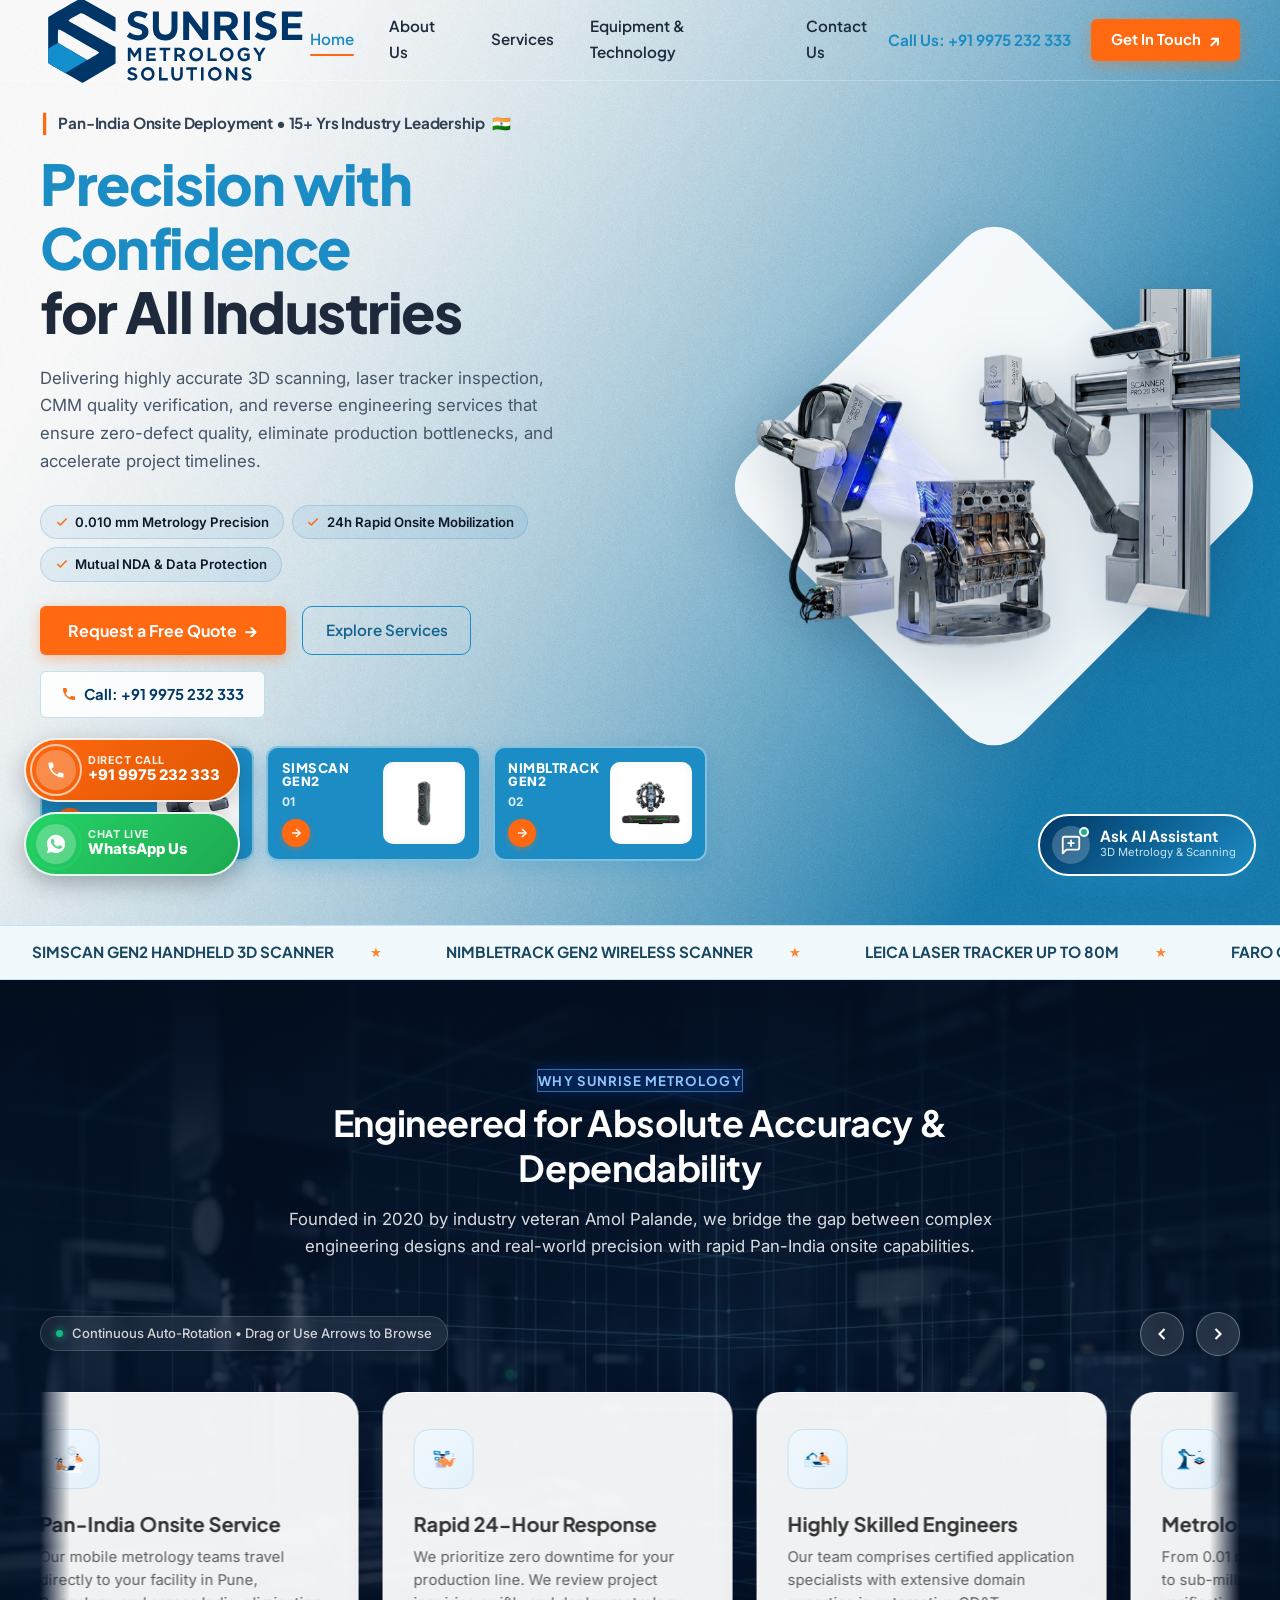
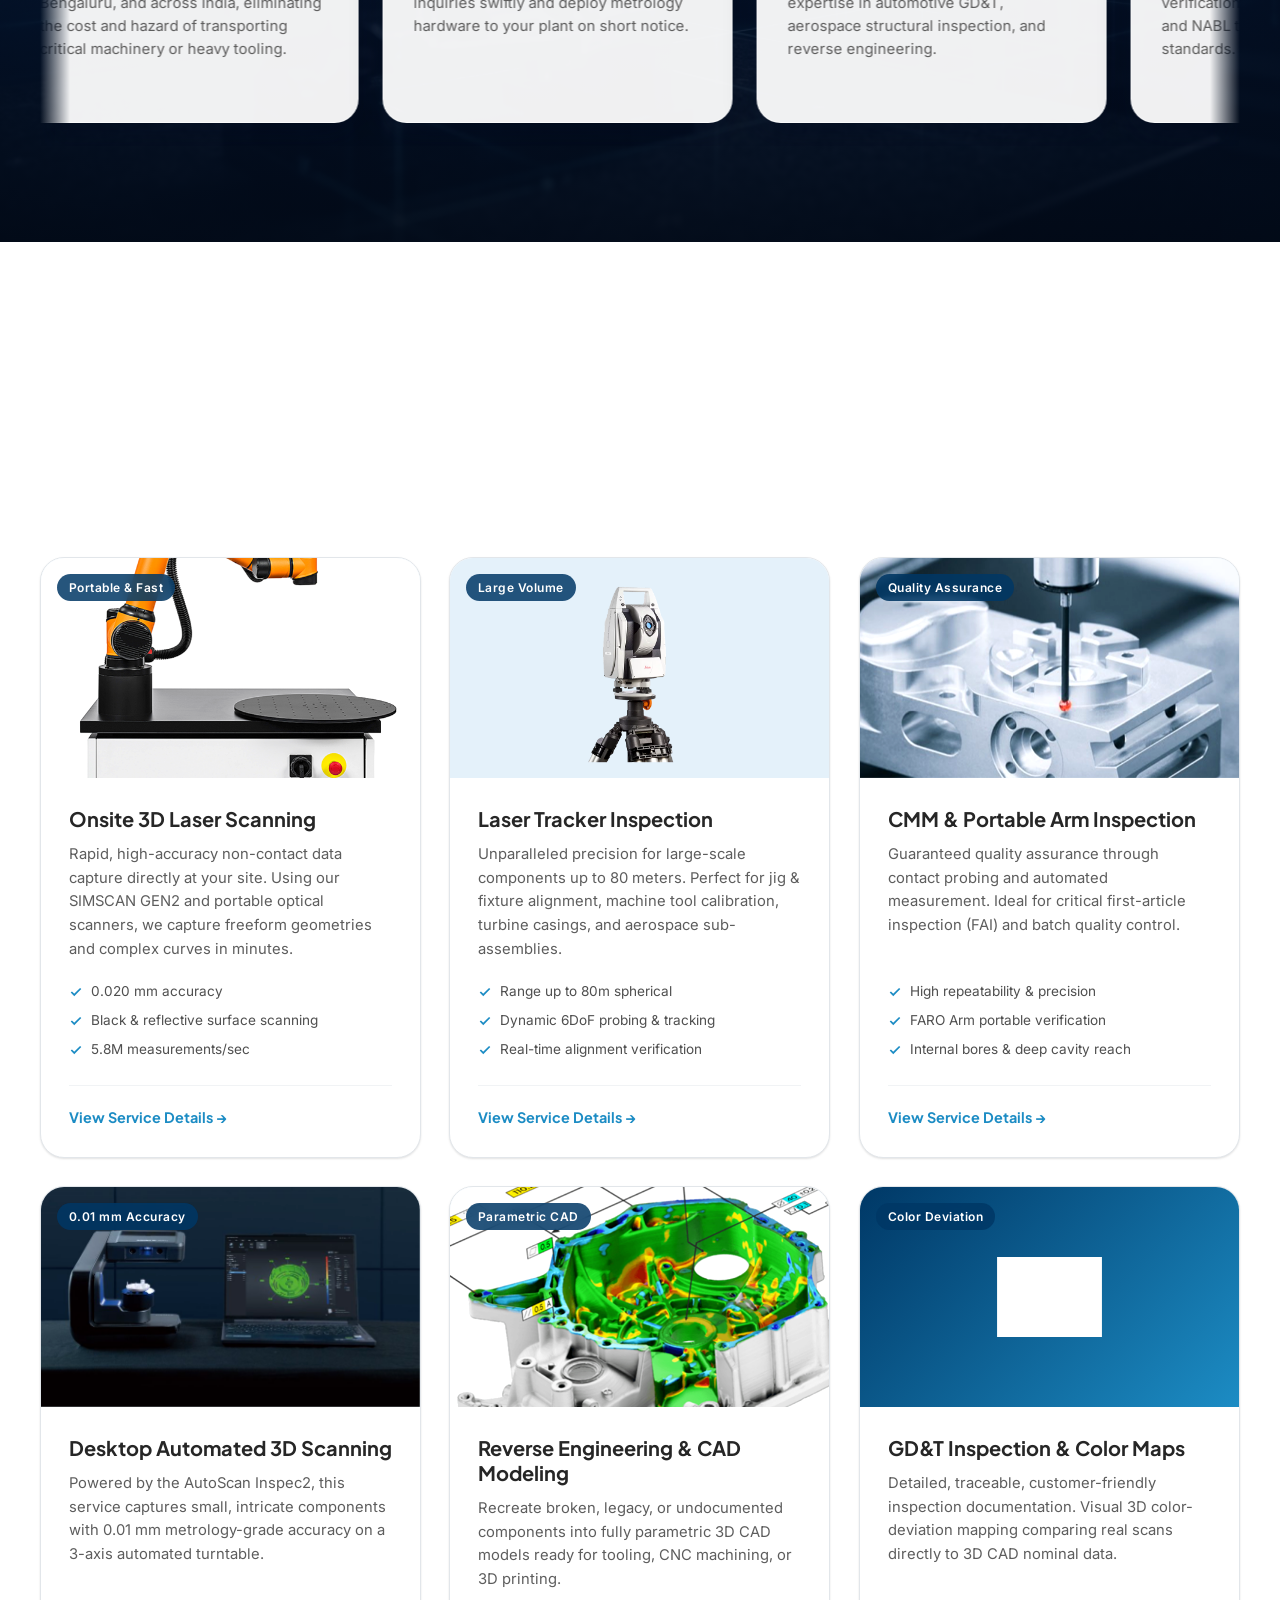
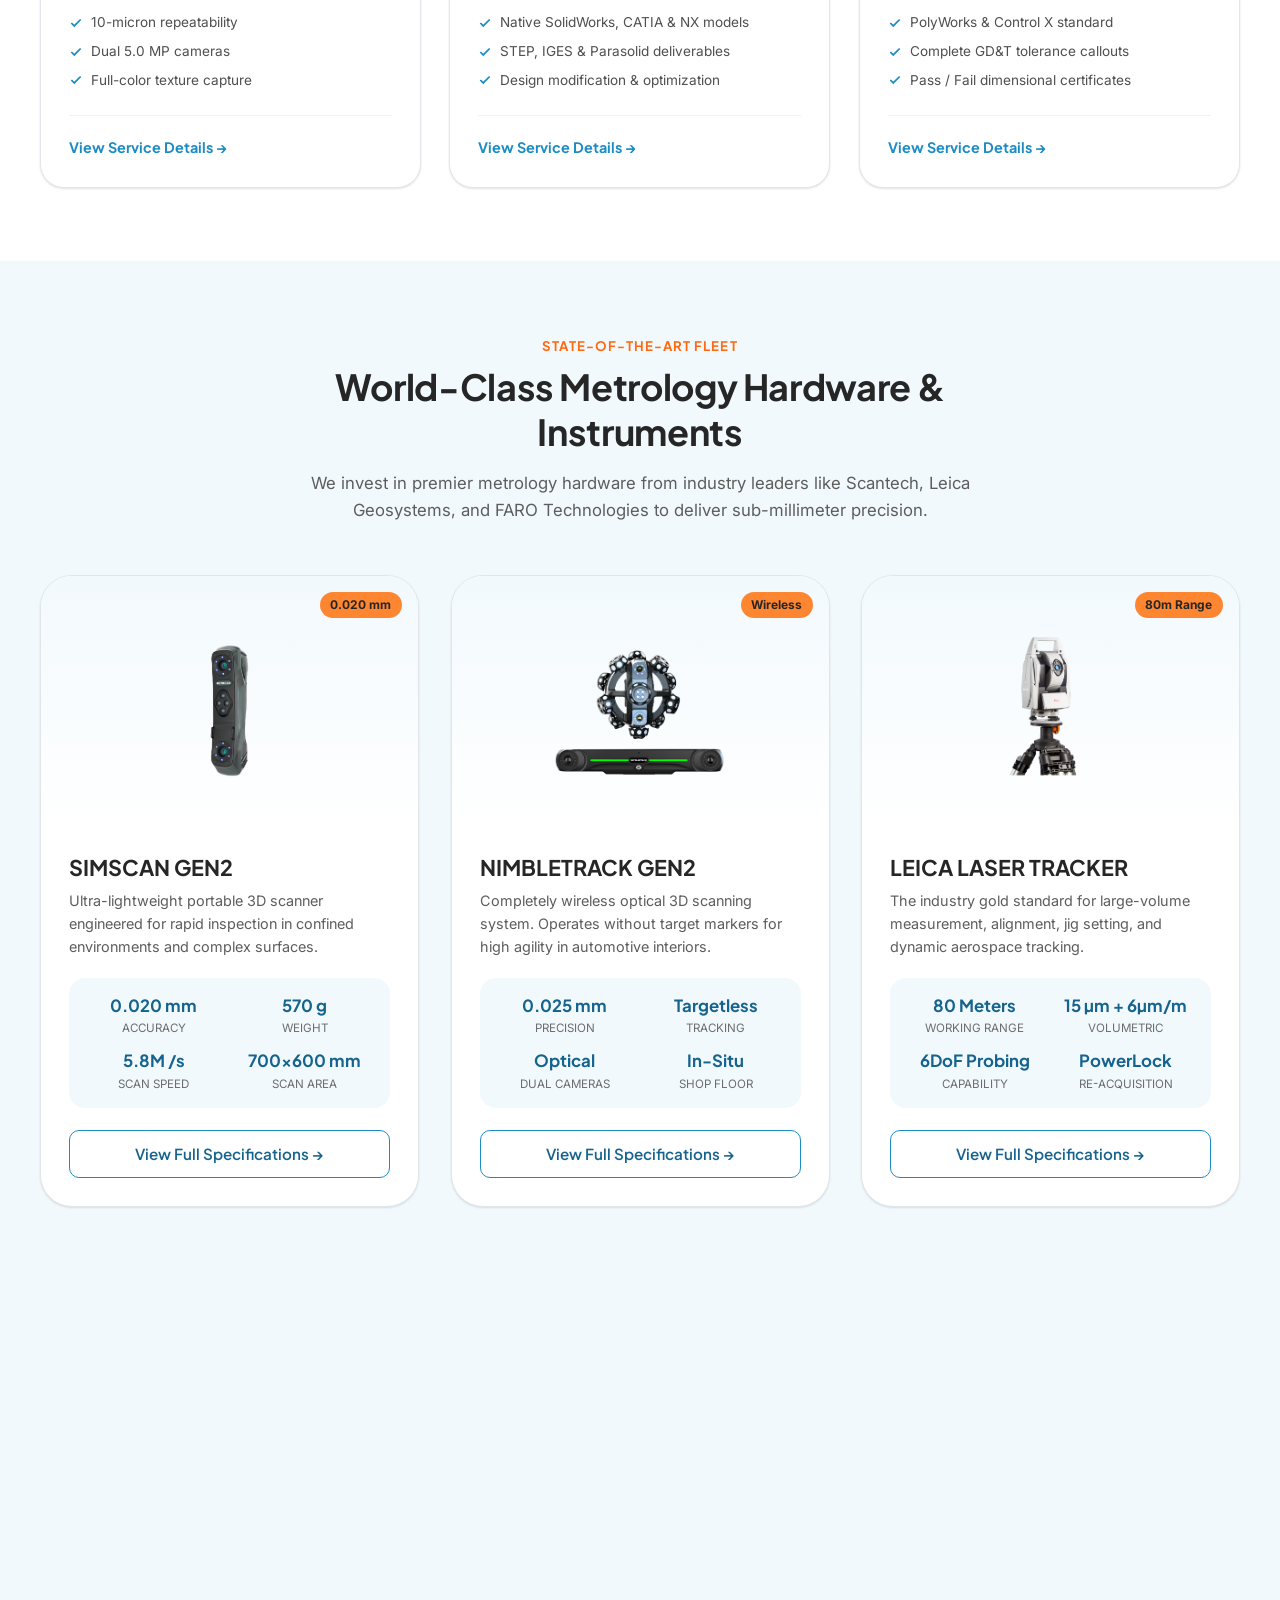
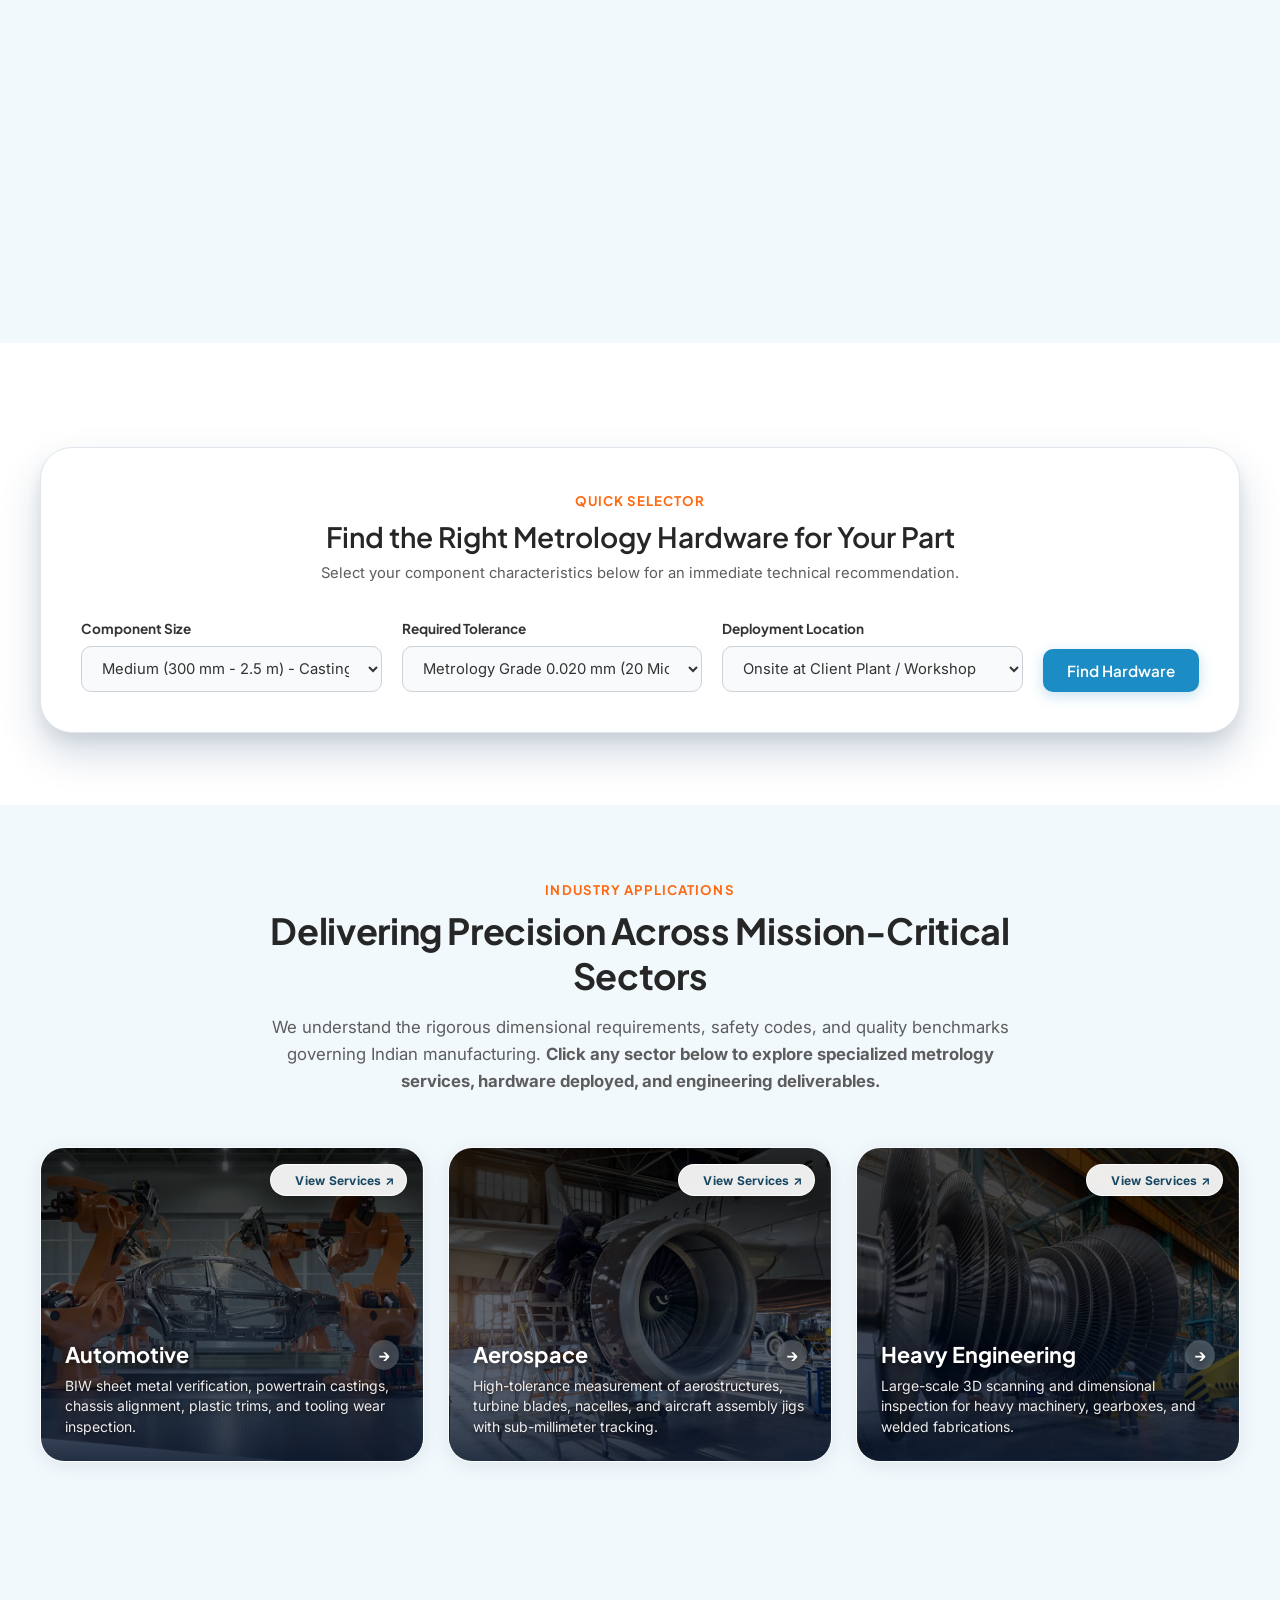
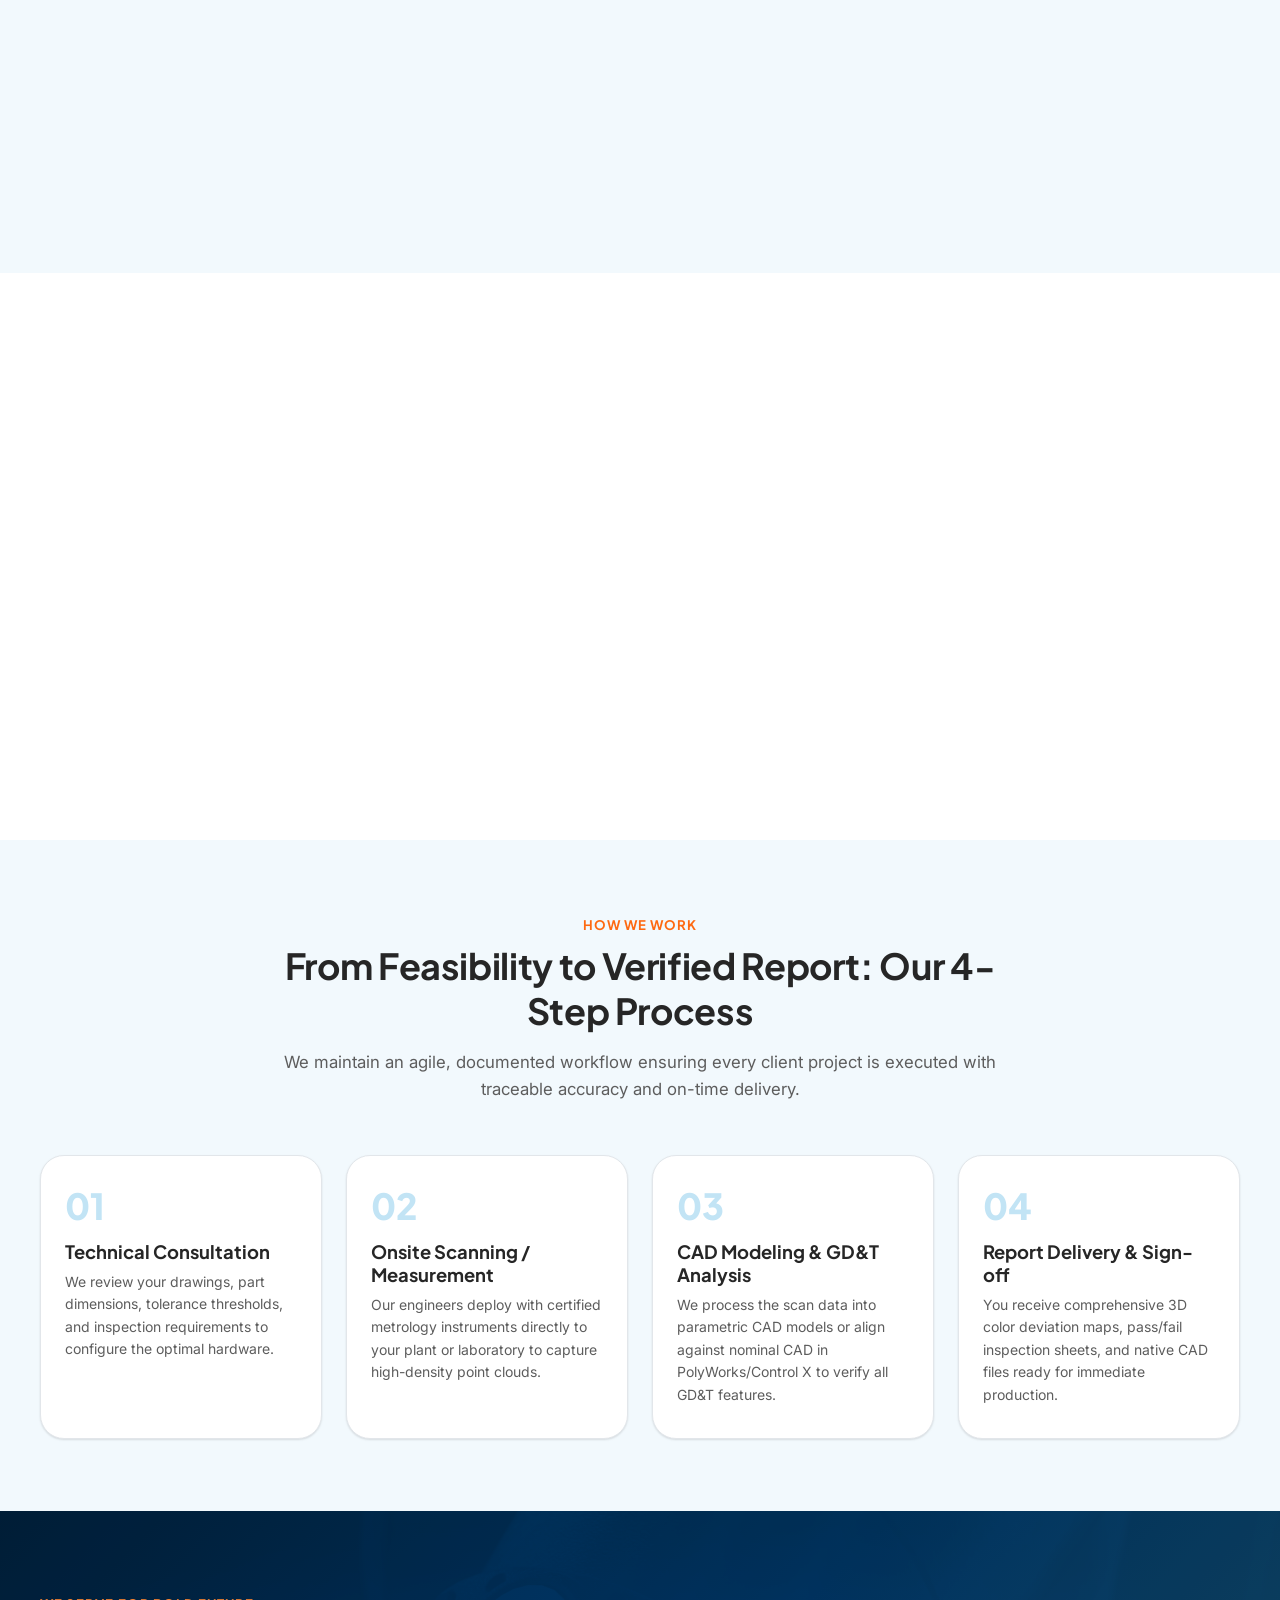
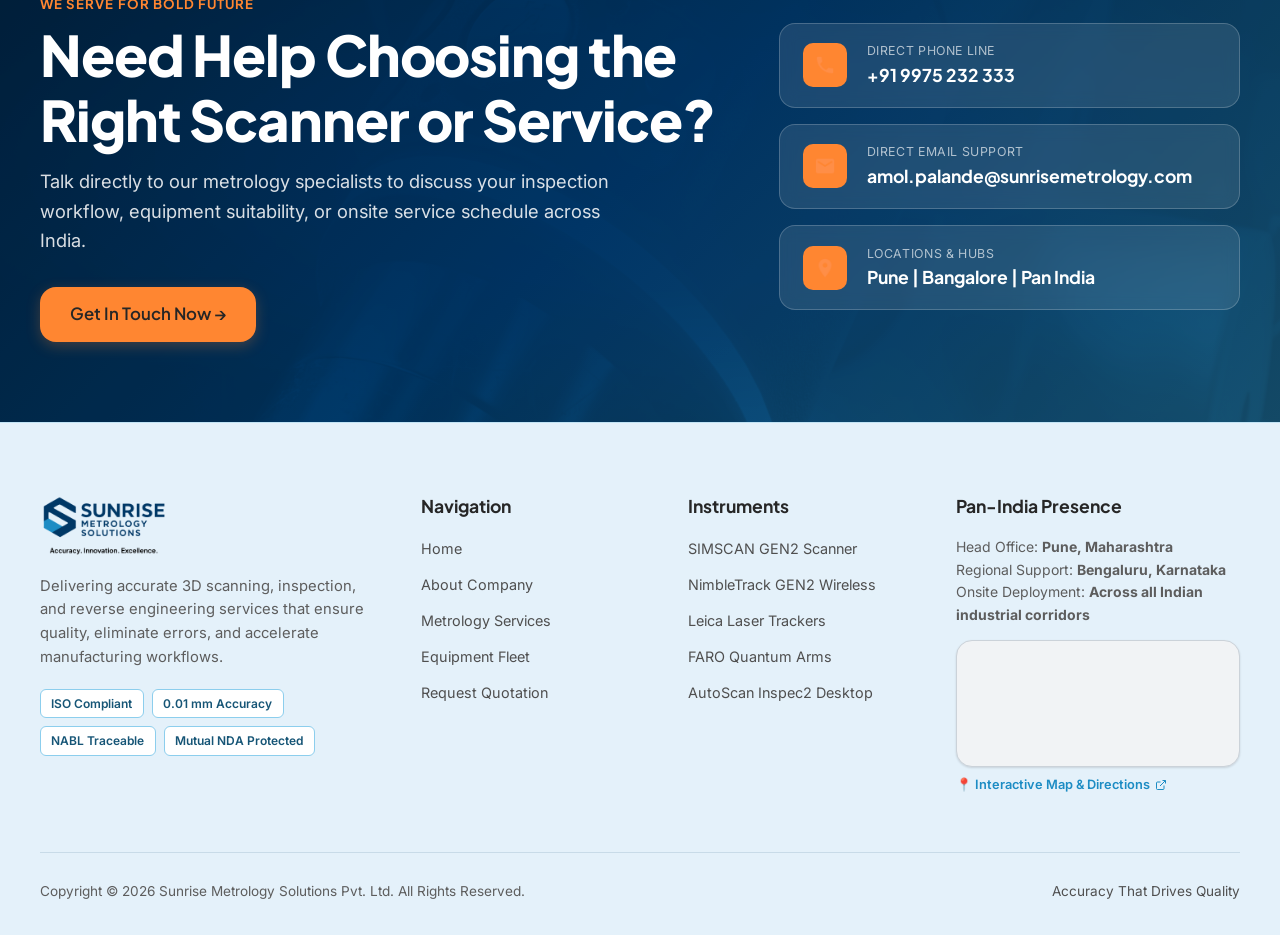
==== index.html @ 7fda454f "Initial commit: Sunrise Metrology Solutions website" ====
<!DOCTYPE html>
<html lang="en">
<head>
  <meta charset="UTF-8">
  <meta name="viewport" content="width=device-width, initial-scale=1.0">
  <title>Sunrise Metrology Solutions | Precision 3D Scanning & Dimensional Inspection</title>
  <meta name="description" content="Sunrise Metrology Solutions delivers precision 3D Scanning, Laser Tracker Inspection, CMM verification, and Reverse Engineering services across Pune, Bangalore & Pan-India.">
  <meta name="keywords" content="3D Scanning Services, Laser Tracker Inspection, CMM Inspection, Reverse Engineering Pune Bangalore, Faro Arm, Leica Laser Tracker, Simscan, Metrology India">
  <link rel="icon" href="images/favicon.png" type="image/png">
  <link rel="stylesheet" href="css/styles.css">
</head>
<body>

  <!-- Main Sticky Header -->
  <header class="site-header">
    <div class="container navbar">
      <a href="index.html" class="brand-logo" aria-label="Sunrise Metrology Solutions Homepage">
        <img src="images/logo-primary.svg" alt="Sunrise Metrology Solutions" width="290" height="70">
      </a>

      <!-- Desktop Nav (Original Page Names Preserved) -->
      <nav aria-label="Main Navigation">
        <ul class="nav-links">
          <li><a href="index.html" class="nav-link active">Home</a></li>
          <li><a href="about.html" class="nav-link">About Us</a></li>
          <li><a href="services.html" class="nav-link">Services</a></li>
          <li><a href="equipment.html" class="nav-link">Equipment &amp; Technology</a></li>
          <li><a href="contact.html" class="nav-link">Contact Us</a></li>
        </ul>
      </nav>

      <!-- Nav Action Buttons -->
      <div class="nav-actions">
        <a href="tel:+919975232333" class="nav-phone-link" aria-label="Call +91 9975 232 333">
          <span>Call Us: +91 9975 232 333</span>
        </a>
        <a href="contact.html" class="btn-get-in-touch">
          <span>Get In Touch</span>
          <span class="btn-arrow">↗</span>
        </a>

        <!-- Mobile Hamburger Toggle -->
        <button class="mobile-nav-toggle" id="mobileNavToggle" aria-label="Toggle navigation menu">
          <span class="hamburger-line"></span>
          <span class="hamburger-line"></span>
          <span class="hamburger-line"></span>
        </button>
      </div>
    </div>
  </header>

  <!-- Mobile Drawer Backdrop & Menu -->
  <div class="drawer-backdrop" id="drawerBackdrop"></div>
  <aside class="mobile-drawer" id="mobileDrawer" aria-label="Mobile Navigation">
    <div class="drawer-header">
      <img src="images/logo-primary.svg" alt="Sunrise Metrology" style="max-height:42px; width:auto;">
      <button class="drawer-close" id="drawerClose" aria-label="Close menu">&times;</button>
    </div>
    <ul class="drawer-links">
      <li><a href="index.html" class="drawer-link active">Home</a></li>
      <li><a href="about.html" class="drawer-link">About Us</a></li>
      <li><a href="services.html" class="drawer-link">Services</a></li>
      <li><a href="equipment.html" class="drawer-link">Equipment &amp; Technology</a></li>
      <li><a href="contact.html" class="drawer-link">Contact Us</a></li>
    </ul>
    <div class="drawer-footer">
      <a href="tel:+919975232333" class="btn btn-primary" style="width:100%;">
        <svg width="18" height="18" viewBox="0 0 24 24" fill="currentColor"><path d="M6.62 10.79a15.053 15.053 0 006.59 6.59l2.2-2.2a1 1 0 011.02-.24c1.12.37 2.33.57 3.57.57.55 0 1 .45 1 1V20a1 1 0 01-1 1A17 17 0 013 4a1 1 0 011-1h3.5a1 1 0 011 1c0 1.25.2 2.45.57 3.57.11.35.03.74-.25 1.02l-2.2 2.2z"/></svg>
        Call +91 9975 232 333
      </a>
      <a href="contact.html" class="btn btn-blue" style="width:100%;">Get In Touch ↗</a>
      <p style="font-size:0.8rem; text-align:center; color:var(--color-neutral-500);">
        Locations: Pune | Bangalore | Pan India
      </p>
    </div>
  </aside>

  <!-- Hero Section (Reference Image Layout with Original Data) -->
  <section class="hero-ref-section">
    <div class="container">
      <div class="hero-ref-grid">
        <!-- Left Content (Text Data & Featured Equipment Cards) -->
        <div class="hero-ref-left">
          <!-- Tag Pill with Orange Bar and Flag -->
          <div class="hero-ref-tag">
            <span class="ref-bar">|</span>
            <span class="ref-tag-text">Pan-India Onsite Deployment • 15+ Yrs Industry Leadership</span>
            <span class="ref-flag">🇮🇳</span>
          </div>

          <!-- Hero Main Title (Original Data Preserved) -->
          <h1 class="hero-ref-title">
            <span class="title-highlight">Precision with Confidence</span>
            <span class="title-dark">for All Industries</span>
          </h1>

          <!-- Hero Subtitle (Original Data Preserved) -->
          <p class="hero-ref-desc">
            Delivering highly accurate 3D scanning, laser tracker inspection, CMM quality verification, and reverse engineering services that ensure zero-defect quality, eliminate production bottlenecks, and accelerate project timelines.
          </p>

          <!-- Service Capability Quick Pills (Original Data) -->
          <div class="hero-feature-pills-ref">
            <span class="hero-pill-ref">
              <svg width="14" height="14" viewBox="0 0 24 24" fill="none" stroke="currentColor" stroke-width="2.5"><polyline points="20 6 9 17 4 12"></polyline></svg>
              0.010 mm Metrology Precision
            </span>
            <span class="hero-pill-ref">
              <svg width="14" height="14" viewBox="0 0 24 24" fill="none" stroke="currentColor" stroke-width="2.5"><polyline points="20 6 9 17 4 12"></polyline></svg>
              24h Rapid Onsite Mobilization
            </span>
            <span class="hero-pill-ref">
              <svg width="14" height="14" viewBox="0 0 24 24" fill="none" stroke="currentColor" stroke-width="2.5"><polyline points="20 6 9 17 4 12"></polyline></svg>
              Mutual NDA &amp; Data Protection
            </span>
          </div>

          <!-- Action CTAs (Original Data) -->
          <div class="hero-ref-actions">
            <a href="contact.html" class="btn-get-in-touch" style="font-size:1rem; padding:0.75rem 1.75rem;">
              <span>Request a Free Quote</span>
              <span class="btn-arrow">→</span>
            </a>
            <a href="services.html" class="btn btn-outline-primary" style="font-size:0.95rem; padding:0.7rem 1.4rem;">
              <span>Explore Services</span>
            </a>
            <a href="tel:+919975232333" class="btn-ref-phone">
              <svg width="16" height="16" viewBox="0 0 24 24" fill="currentColor"><path d="M6.62 10.79a15.053 15.053 0 006.59 6.59l2.2-2.2a1 1 0 011.02-.24c1.12.37 2.33.57 3.57.57.55 0 1 .45 1 1V20a1 1 0 01-1 1A17 17 0 013 4a1 1 0 011-1h3.5a1 1 0 011 1c0 1.25.2 2.45.57 3.57.11.35.03.74-.25 1.02l-2.2 2.2z"/></svg>
              <span>Call: +91 9975 232 333</span>
            </a>
          </div>

          <!-- Featured Bottom Product Cards (AutoScan Inspec2, SIMSCAN Gen2, NimbleTrack) -->
          <div class="hero-ref-cards">
            <!-- Card 1: AutoScan Inspec2 -->
            <a href="equipment.html#autoscan-inspec2" class="hero-product-card" aria-label="AutoScan Inspec2 Desktop Metrology 3D Scanner">
              <div class="card-text-col">
                <span class="card-name">AUTOSCAN</span>
                <span class="card-sub">INSPEC2</span>
                <span class="card-action-btn">
                  <svg width="14" height="14" viewBox="0 0 24 24" fill="none" stroke="currentColor" stroke-width="2.5"><line x1="5" y1="12" x2="19" y2="12"></line><polyline points="12 5 19 12 12 19"></polyline></svg>
                </span>
              </div>
              <div class="card-img-box">
                <img src="images/autoscan-inspec2-transparent.png" alt="AutoScan Inspec2 Scanner" loading="eager">
              </div>
            </a>

            <!-- Card 2: SIMSCAN Gen2 -->
            <a href="equipment.html#simscan-gen2" class="hero-product-card" aria-label="SIMSCAN Gen2 Handheld Optical 3D Scanner">
              <div class="card-text-col">
                <span class="card-name">SIMSCAN</span>
                <span class="card-sub">GEN2</span>
                <span class="card-num">01</span>
                <span class="card-action-btn">
                  <svg width="14" height="14" viewBox="0 0 24 24" fill="none" stroke="currentColor" stroke-width="2.5"><line x1="5" y1="12" x2="19" y2="12"></line><polyline points="12 5 19 12 12 19"></polyline></svg>
                </span>
              </div>
              <div class="card-img-box">
                <img src="images/heroCard2.png" alt="SIMSCAN Gen2 3D Scanner" loading="eager">
              </div>
            </a>

            <!-- Card 3: NimbleTrack Gen2 -->
            <a href="equipment.html#nimbletrack-gen2" class="hero-product-card" aria-label="NimbleTrack Wireless Optical 3D Scanning System">
              <div class="card-text-col">
                <span class="card-name">NIMBLTRACK</span>
                <span class="card-sub">GEN2</span>
                <span class="card-num">02</span>
                <span class="card-action-btn">
                  <svg width="14" height="14" viewBox="0 0 24 24" fill="none" stroke="currentColor" stroke-width="2.5"><line x1="5" y1="12" x2="19" y2="12"></line><polyline points="12 5 19 12 12 19"></polyline></svg>
                </span>
              </div>
              <div class="card-img-box">
                <img src="images/heroCard1.png" alt="NimbleTrack Optical Tracker" loading="eager">
              </div>
            </a>
          </div>
        </div>

        <!-- Right Side: Graphic with Diamond Badge & 3D Scanning Setup -->
        <div class="hero-ref-right">
          <div class="hero-diamond-shape">
            <img src="images/SIogo.png" alt="" class="hero-diamond-logo" aria-hidden="true">
          </div>
          <img src="images/heroSection1.png" alt="Sunrise Metrology Automated 3D Scanning Robot inspecting engine block" class="hero-machinery-img" loading="eager">
        </div>
      </div>
    </div>
  </section>

  <!-- Live Marquee / Hardware Ticker -->
  <section class="ticker-bar" aria-label="Equipment Ticker">
    <div class="ticker-track">
      <div class="ticker-item">SIMSCAN GEN2 HANDHELD 3D SCANNER</div>
      <div class="ticker-item">NIMBLETRACK GEN2 WIRELESS SCANNER</div>
      <div class="ticker-item">LEICA LASER TRACKER UP TO 80M</div>
      <div class="ticker-item">FARO QUANTUM ARMS</div>
      <div class="ticker-item">AUTOSCAN INSPEC2 DESKTOP SCANNER (0.01MM)</div>
      <div class="ticker-item">POLYWORKS & GEOMAGIC CONTROL X GD&T</div>
      <div class="ticker-item">SIMSCAN GEN2 HANDHELD 3D SCANNER</div>
      <div class="ticker-item">NIMBLETRACK GEN2 WIRELESS SCANNER</div>
      <div class="ticker-item">LEICA LASER TRACKER UP TO 80M</div>
      <div class="ticker-item">FARO QUANTUM ARMS</div>
      <div class="ticker-item">AUTOSCAN INSPEC2 DESKTOP SCANNER (0.01MM)</div>
      <div class="ticker-item">POLYWORKS & GEOMAGIC CONTROL X GD&T</div>
    </div>
  </section>

  <!-- Core Value Pillars Section (Why Sunrise Metrology) -->
  <section class="section why-sunrise-section" id="why-us">
    <div class="why-sunrise-overlay" aria-hidden="true"></div>
    <div class="container">
      <div class="section-header why-section-header">
        <span class="section-tag why-section-tag">Why Sunrise Metrology</span>
        <h2 class="text-h2 section-title why-section-title">Engineered for Absolute <span class="highlight-orange">Accuracy &amp; Dependability</span></h2>
        <p class="section-desc why-section-desc">
          Founded in 2020 by industry veteran Amol Palande, we bridge the gap between complex engineering designs and real-world precision with rapid Pan-India onsite capabilities.
        </p>
      </div>

      <!-- Single-Line Carousel Wrapper with Auto & Manual Controls -->
      <div class="why-carousel-wrapper">
        <div class="why-carousel-nav">
          <div class="why-carousel-hint">
            <span class="why-live-dot"></span>
            <span>Continuous Auto-Rotation • Drag or Use Arrows to Browse</span>
          </div>
          <div class="why-carousel-buttons">
            <button class="why-nav-btn why-prev-btn" id="whyPrevBtn" aria-label="Rotate Previous (Left)">
              <svg width="20" height="20" viewBox="0 0 24 24" fill="none" stroke="currentColor" stroke-width="2.5"><polyline points="15 18 9 12 15 6"/></svg>
            </button>
            <button class="why-nav-btn why-next-btn" id="whyNextBtn" aria-label="Rotate Next (Right)">
              <svg width="20" height="20" viewBox="0 0 24 24" fill="none" stroke="currentColor" stroke-width="2.5"><polyline points="9 18 15 12 9 6"/></svg>
            </button>
          </div>
        </div>

        <!-- Single Line Overflow Container -->
        <div class="why-carousel-container" id="whyCarouselContainer" tabindex="0" role="region" aria-label="Why Sunrise Metrology value cards carousel">
          <div class="why-carousel-track" id="whyCarouselTrack">
            <!-- Card 1 -->
            <div class="why-card">
              <div class="feature-icon-wrapper">
                <img src="images/onsite-service.png" alt="Pan-India Onsite Service">
              </div>
              <h3>Pan-India Onsite Service</h3>
              <p>
                Our mobile metrology teams travel directly to your facility in Pune, Bengaluru, and across India, eliminating the cost and hazard of transporting critical machinery or heavy tooling.
              </p>
            </div>

            <!-- Card 2 -->
            <div class="why-card">
              <div class="feature-icon-wrapper">
                <img src="images/quick-response.png" alt="Quick Response Time">
              </div>
              <h3>Rapid 24-Hour Response</h3>
              <p>
                We prioritize zero downtime for your production line. We review project inquiries swiftly and deploy metrology hardware to your plant on short notice.
              </p>
            </div>

            <!-- Card 3 -->
            <div class="why-card">
              <div class="feature-icon-wrapper">
                <img src="images/skilled-engineers.png" alt="Skilled Engineers">
              </div>
              <h3>Highly Skilled Engineers</h3>
              <p>
                Our team comprises certified application specialists with extensive domain expertise in automotive GD&T, aerospace structural inspection, and reverse engineering.
              </p>
            </div>

            <!-- Card 4 -->
            <div class="why-card">
              <div class="feature-icon-wrapper">
                <img src="images/accuracy.png" alt="Metrology Accuracy">
              </div>
              <h3>Metrology-Grade Accuracy</h3>
              <p>
                From 0.01 mm desktop optical scanning to sub-millimeter 80-meter laser tracker verification, our results adhere to ISO and NABL traceable calibration standards.
              </p>
            </div>

            <!-- Card 5 -->
            <div class="why-card">
              <div class="feature-icon-wrapper">
                <img src="images/data-security.png" alt="Strict Data Security">
              </div>
              <h3>Confidentiality &amp; Data Security</h3>
              <p>
                We protect your intellectual property. All CAD models, point clouds, and inspection data are stored in secure environments under binding mutual NDAs.
              </p>
            </div>

            <!-- Card 6 -->
            <div class="why-card">
              <div class="feature-icon-wrapper">
                <img src="images/leadership.png" alt="15 Years Leadership">
              </div>
              <h3>15+ Years Leadership</h3>
              <p>
                Led by Amol Palande, our mission is to deliver world-class metrology services to Indian manufacturers, upholding the company motto: <em>Accuracy That Drives Quality</em>.
              </p>
            </div>
          </div>
        </div>
      </div>
    </div>
  </section>

  <!-- Core Services Showcase Section -->
  <section class="section section-bg-white" id="services">
    <div class="container">
      <div class="section-header">
        <span class="section-tag">Comprehensive Solutions</span>
        <h2 class="text-h2 section-title">End-to-End Metrology & Reverse Engineering Services</h2>
        <p class="section-desc">
          From micro-machined parts to massive aerospace assemblies, we provide turnkey scanning, inspection, and 3D modeling solutions.
        </p>
      </div>

      <div class="services-grid">
        <!-- Service 1: Onsite 3D Scanning -->
        <div class="service-card">
          <div class="service-card-image">
            <img src="images/service3DScanning.png" alt="Onsite 3D Scanning Service">
            <span class="service-card-badge">Portable & Fast</span>
          </div>
          <div class="service-card-body">
            <h3>Onsite 3D Laser Scanning</h3>
            <p>
              Rapid, high-accuracy non-contact data capture directly at your site. Using our SIMSCAN GEN2 and portable optical scanners, we capture freeform geometries and complex curves in minutes.
            </p>
            <ul class="service-card-features">
              <li><svg width="14" height="14" viewBox="0 0 24 24" fill="none" stroke="currentColor" stroke-width="3"><polyline points="20 6 9 17 4 12"></polyline></svg> 0.020 mm accuracy</li>
              <li><svg width="14" height="14" viewBox="0 0 24 24" fill="none" stroke="currentColor" stroke-width="3"><polyline points="20 6 9 17 4 12"></polyline></svg> Black & reflective surface scanning</li>
              <li><svg width="14" height="14" viewBox="0 0 24 24" fill="none" stroke="currentColor" stroke-width="3"><polyline points="20 6 9 17 4 12"></polyline></svg> 5.8M measurements/sec</li>
            </ul>
            <div class="service-card-footer">
              <a href="services.html#scanning" class="service-link">View Service Details →</a>
            </div>
          </div>
        </div>

        <!-- Service 2: Laser Tracker Inspection -->
        <div class="service-card">
          <div class="service-card-image">
            <img src="images/serviceLaserTracker.png" alt="Laser Tracker Inspection Service">
            <span class="service-card-badge">Large Volume</span>
          </div>
          <div class="service-card-body">
            <h3>Laser Tracker Inspection</h3>
            <p>
              Unparalleled precision for large-scale components up to 80 meters. Perfect for jig & fixture alignment, machine tool calibration, turbine casings, and aerospace sub-assemblies.
            </p>
            <ul class="service-card-features">
              <li><svg width="14" height="14" viewBox="0 0 24 24" fill="none" stroke="currentColor" stroke-width="3"><polyline points="20 6 9 17 4 12"></polyline></svg> Range up to 80m spherical</li>
              <li><svg width="14" height="14" viewBox="0 0 24 24" fill="none" stroke="currentColor" stroke-width="3"><polyline points="20 6 9 17 4 12"></polyline></svg> Dynamic 6DoF probing & tracking</li>
              <li><svg width="14" height="14" viewBox="0 0 24 24" fill="none" stroke="currentColor" stroke-width="3"><polyline points="20 6 9 17 4 12"></polyline></svg> Real-time alignment verification</li>
            </ul>
            <div class="service-card-footer">
              <a href="services.html#laser-tracker" class="service-link">View Service Details →</a>
            </div>
          </div>
        </div>

        <!-- Service 3: CMM & Portable Arm Inspection -->
        <div class="service-card">
          <div class="service-card-image">
            <img src="images/serviceCMMInspection.png" alt="CMM and FARO Arm Inspection">
            <span class="service-card-badge">Quality Assurance</span>
          </div>
          <div class="service-card-body">
            <h3>CMM & Portable Arm Inspection</h3>
            <p>
              Guaranteed quality assurance through contact probing and automated measurement. Ideal for critical first-article inspection (FAI) and batch quality control.
            </p>
            <ul class="service-card-features">
              <li><svg width="14" height="14" viewBox="0 0 24 24" fill="none" stroke="currentColor" stroke-width="3"><polyline points="20 6 9 17 4 12"></polyline></svg> High repeatability & precision</li>
              <li><svg width="14" height="14" viewBox="0 0 24 24" fill="none" stroke="currentColor" stroke-width="3"><polyline points="20 6 9 17 4 12"></polyline></svg> FARO Arm portable verification</li>
              <li><svg width="14" height="14" viewBox="0 0 24 24" fill="none" stroke="currentColor" stroke-width="3"><polyline points="20 6 9 17 4 12"></polyline></svg> Internal bores & deep cavity reach</li>
            </ul>
            <div class="service-card-footer">
              <a href="services.html#cmm" class="service-link">View Service Details →</a>
            </div>
          </div>
        </div>

        <!-- Service 4: Desktop 3D Scanning -->
        <div class="service-card">
          <div class="service-card-image">
            <img src="images/serviceDesktop3DScanner.jpg" alt="Desktop 3D Scanning AutoScan Inspec2">
            <span class="service-card-badge">0.01 mm Accuracy</span>
          </div>
          <div class="service-card-body">
            <h3>Desktop Automated 3D Scanning</h3>
            <p>
              Powered by the AutoScan Inspec2, this service captures small, intricate components with 0.01 mm metrology-grade accuracy on a 3-axis automated turntable.
            </p>
            <ul class="service-card-features">
              <li><svg width="14" height="14" viewBox="0 0 24 24" fill="none" stroke="currentColor" stroke-width="3"><polyline points="20 6 9 17 4 12"></polyline></svg> 10-micron repeatability</li>
              <li><svg width="14" height="14" viewBox="0 0 24 24" fill="none" stroke="currentColor" stroke-width="3"><polyline points="20 6 9 17 4 12"></polyline></svg> Dual 5.0 MP cameras</li>
              <li><svg width="14" height="14" viewBox="0 0 24 24" fill="none" stroke="currentColor" stroke-width="3"><polyline points="20 6 9 17 4 12"></polyline></svg> Full-color texture capture</li>
            </ul>
            <div class="service-card-footer">
              <a href="services.html#desktop" class="service-link">View Service Details →</a>
            </div>
          </div>
        </div>

        <!-- Service 5: Reverse Engineering -->
        <div class="service-card">
          <div class="service-card-image">
            <img src="images/ServiceEngineering.png" alt="Reverse Engineering and CAD Modeling">
            <span class="service-card-badge">Parametric CAD</span>
          </div>
          <div class="service-card-body">
            <h3>Reverse Engineering & CAD Modeling</h3>
            <p>
              Recreate broken, legacy, or undocumented components into fully parametric 3D CAD models ready for tooling, CNC machining, or 3D printing.
            </p>
            <ul class="service-card-features">
              <li><svg width="14" height="14" viewBox="0 0 24 24" fill="none" stroke="currentColor" stroke-width="3"><polyline points="20 6 9 17 4 12"></polyline></svg> Native SolidWorks, CATIA & NX models</li>
              <li><svg width="14" height="14" viewBox="0 0 24 24" fill="none" stroke="currentColor" stroke-width="3"><polyline points="20 6 9 17 4 12"></polyline></svg> STEP, IGES & Parasolid deliverables</li>
              <li><svg width="14" height="14" viewBox="0 0 24 24" fill="none" stroke="currentColor" stroke-width="3"><polyline points="20 6 9 17 4 12"></polyline></svg> Design modification & optimization</li>
            </ul>
            <div class="service-card-footer">
              <a href="services.html#reverse-engineering" class="service-link">View Service Details →</a>
            </div>
          </div>
        </div>

        <!-- Service 6: GD&T Inspection Reports -->
        <div class="service-card">
          <div class="service-card-image">
            <div style="width:100%; height:100%; background:linear-gradient(135deg, #003866 0%, #1c8cc4 100%); display:flex; align-items:center; justify-content:center; padding:1.5rem;">
              <img src="images/serviceInspectionReports.svg" alt="GD&T Inspection Reports" style="max-height:80px; width:auto; filter:brightness(0) invert(1);">
            </div>
            <span class="service-card-badge">Color Deviation</span>
          </div>
          <div class="service-card-body">
            <h3>GD&T Inspection & Color Maps</h3>
            <p>
              Detailed, traceable, customer-friendly inspection documentation. Visual 3D color-deviation mapping comparing real scans directly to 3D CAD nominal data.
            </p>
            <ul class="service-card-features">
              <li><svg width="14" height="14" viewBox="0 0 24 24" fill="none" stroke="currentColor" stroke-width="3"><polyline points="20 6 9 17 4 12"></polyline></svg> PolyWorks & Control X standard</li>
              <li><svg width="14" height="14" viewBox="0 0 24 24" fill="none" stroke="currentColor" stroke-width="3"><polyline points="20 6 9 17 4 12"></polyline></svg> Complete GD&T tolerance callouts</li>
              <li><svg width="14" height="14" viewBox="0 0 24 24" fill="none" stroke="currentColor" stroke-width="3"><polyline points="20 6 9 17 4 12"></polyline></svg> Pass / Fail dimensional certificates</li>
            </ul>
            <div class="service-card-footer">
              <a href="services.html#reports" class="service-link">View Service Details →</a>
            </div>
          </div>
        </div>
      </div>
    </div>
  </section>

  <!-- Equipment & Hardware Showcase Section -->
  <section class="section section-bg-light" id="equipment">
    <div class="container">
      <div class="section-header">
        <span class="section-tag">State-Of-The-Art Fleet</span>
        <h2 class="text-h2 section-title">World-Class Metrology Hardware & Instruments</h2>
        <p class="section-desc">
          We invest in premier metrology hardware from industry leaders like Scantech, Leica Geosystems, and FARO Technologies to deliver sub-millimeter precision.
        </p>
      </div>

      <div class="equipment-grid">
        <!-- Equipment 1: SIMSCAN GEN2 -->
        <div class="equipment-card">
          <div class="equipment-image-container">
            <img src="images/SIMSCAN GEN2.png" alt="SIMSCAN GEN2 3D Scanner">
            <span class="equipment-badge">0.020 mm</span>
          </div>
          <div class="equipment-body">
            <h3 class="equipment-title">SIMSCAN GEN2</h3>
            <p class="equipment-desc">Ultra-lightweight portable 3D scanner engineered for rapid inspection in confined environments and complex surfaces.</p>
            <div class="equipment-specs-grid">
              <div class="spec-cell">
                <div class="spec-value">0.020 mm</div>
                <div class="spec-key">Accuracy</div>
              </div>
              <div class="spec-cell">
                <div class="spec-value">570 g</div>
                <div class="spec-key">Weight</div>
              </div>
              <div class="spec-cell">
                <div class="spec-value">5.8M /s</div>
                <div class="spec-key">Scan Speed</div>
              </div>
              <div class="spec-cell">
                <div class="spec-value">700×600 mm</div>
                <div class="spec-key">Scan Area</div>
              </div>
            </div>
            <a href="equipment.html#simscan" class="btn btn-outline-primary" style="margin-top:auto;">View Full Specifications →</a>
          </div>
        </div>

        <!-- Equipment 2: NIMBLETRACK GEN2 -->
        <div class="equipment-card">
          <div class="equipment-image-container">
            <img src="images/NIMBLETRACK GEN2.png" alt="NimbleTrack GEN2 Wireless Optical 3D Scanner">
            <span class="equipment-badge">Wireless</span>
          </div>
          <div class="equipment-body">
            <h3 class="equipment-title">NIMBLETRACK GEN2</h3>
            <p class="equipment-desc">Completely wireless optical 3D scanning system. Operates without target markers for high agility in automotive interiors.</p>
            <div class="equipment-specs-grid">
              <div class="spec-cell">
                <div class="spec-value">0.025 mm</div>
                <div class="spec-key">Precision</div>
              </div>
              <div class="spec-cell">
                <div class="spec-value">Targetless</div>
                <div class="spec-key">Tracking</div>
              </div>
              <div class="spec-cell">
                <div class="spec-value">Optical</div>
                <div class="spec-key">Dual Cameras</div>
              </div>
              <div class="spec-cell">
                <div class="spec-value">In-Situ</div>
                <div class="spec-key">Shop Floor</div>
              </div>
            </div>
            <a href="equipment.html#nimbletrack" class="btn btn-outline-primary" style="margin-top:auto;">View Full Specifications →</a>
          </div>
        </div>

        <!-- Equipment 3: LEICA LASER TRACKER -->
        <div class="equipment-card">
          <div class="equipment-image-container">
            <img src="images/serviceLaserTracker.png" alt="Leica Laser Tracker AT960">
            <span class="equipment-badge">80m Range</span>
          </div>
          <div class="equipment-body">
            <h3 class="equipment-title">LEICA LASER TRACKER</h3>
            <p class="equipment-desc">The industry gold standard for large-volume measurement, alignment, jig setting, and dynamic aerospace tracking.</p>
            <div class="equipment-specs-grid">
              <div class="spec-cell">
                <div class="spec-value">80 Meters</div>
                <div class="spec-key">Working Range</div>
              </div>
              <div class="spec-cell">
                <div class="spec-value">15 µm + 6µm/m</div>
                <div class="spec-key">Volumetric</div>
              </div>
              <div class="spec-cell">
                <div class="spec-value">6DoF Probing</div>
                <div class="spec-key">Capability</div>
              </div>
              <div class="spec-cell">
                <div class="spec-value">PowerLock</div>
                <div class="spec-key">Re-acquisition</div>
              </div>
            </div>
            <a href="equipment.html#leica" class="btn btn-outline-primary" style="margin-top:auto;">View Full Specifications →</a>
          </div>
        </div>

        <!-- Equipment 4: FARO ARMS -->
        <div class="equipment-card">
          <div class="equipment-image-container">
            <img src="images/HeroSection22.png" alt="FARO Arm Quantum series">
            <span class="equipment-badge">0.024 mm</span>
          </div>
          <div class="equipment-body">
            <h3 class="equipment-title">FARO ARMS</h3>
            <p class="equipment-desc">Portable coordinate measuring machine combining multi-axis contact probing with high-definition laser line scanning.</p>
            <div class="equipment-specs-grid">
              <div class="spec-cell">
                <div class="spec-value">0.024 mm</div>
                <div class="spec-key">Accuracy</div>
              </div>
              <div class="spec-cell">
                <div class="spec-value">2.5m - 4.0m</div>
                <div class="spec-key">Volume</div>
              </div>
              <div class="spec-cell">
                <div class="spec-value">Dual Probe</div>
                <div class="spec-key">Laser + Contact</div>
              </div>
              <div class="spec-cell">
                <div class="spec-value">ISO 10360-12</div>
                <div class="spec-key">Certified</div>
              </div>
            </div>
            <a href="equipment.html#faro" class="btn btn-outline-primary" style="margin-top:auto;">View Full Specifications →</a>
          </div>
        </div>

        <!-- Equipment 5: AUTOSCAN INSPEC2 -->
        <div class="equipment-card">
          <div class="equipment-image-container">
            <img src="images/autoscan-inspec2-transparent.png" alt="AutoScan Inspec2 Desktop 3D Scanner">
            <span class="equipment-badge">0.010 mm</span>
          </div>
          <div class="equipment-body">
            <h3 class="equipment-title">AUTOSCAN INSPEC2</h3>
            <p class="equipment-desc">Automatic desktop 3D scanner designed for small, high-precision parts with automated 3-axis turntable rotation.</p>
            <div class="equipment-specs-grid">
              <div class="spec-cell">
                <div class="spec-value">0.010 mm</div>
                <div class="spec-key">Accuracy</div>
              </div>
              <div class="spec-cell">
                <div class="spec-value">Dual 5.0 MP</div>
                <div class="spec-key">Sensors</div>
              </div>
              <div class="spec-cell">
                <div class="spec-value">3-Axis Auto</div>
                <div class="spec-key">Turntable</div>
              </div>
              <div class="spec-cell">
                <div class="spec-value">Full Color</div>
                <div class="spec-key">Texture Cam</div>
              </div>
            </div>
            <a href="equipment.html#autoscan" class="btn btn-outline-primary" style="margin-top:auto;">View Full Specifications →</a>
          </div>
        </div>

        <!-- Interactive Finder Tool Card -->
        <div class="equipment-card" style="background:linear-gradient(135deg, #002240 0%, #003866 100%); color:#ffffff; border-color:var(--color-primary-600);">
          <div class="equipment-body" style="padding:2.5rem 2rem; justify-content:center;">
            <span class="section-tag" style="color:var(--color-secondary-400);">Not Sure Which Hardware You Need?</span>
            <h3 style="color:#ffffff; font-size:1.5rem; margin:0.75rem 0 1rem 0;">Interactive Equipment Finder</h3>
            <p style="color:rgba(255,255,255,0.85); font-size:0.95rem; margin-bottom:1.5rem;">
              Tell us your part size, tolerance requirements, and whether you need onsite deployment. Our system recommends the exact instrument.
            </p>
            <a href="#finderSection" class="btn btn-primary" style="align-self:flex-start;">Use Recommendation Tool ↓</a>
          </div>
        </div>
      </div>
    </div>
  </section>

  <!-- Interactive Equipment & Tolerance Finder Tool -->
  <section class="section section-bg-white" id="finderSection">
    <div class="container">
      <div class="finder-box">
        <div style="text-align:center; max-width:650px; margin:0 auto 2rem auto;">
          <span class="section-tag">Quick Selector</span>
          <h3 class="text-h3" style="margin-bottom:0.5rem;">Find the Right Metrology Hardware for Your Part</h3>
          <p style="color:var(--color-neutral-600); font-size:0.925rem;">
            Select your component characteristics below for an immediate technical recommendation.
          </p>
        </div>

        <form id="metrologyFinderForm">
          <div class="finder-form-grid">
            <div class="finder-field">
              <label for="finderSize">Component Size</label>
              <select id="finderSize" class="finder-select">
                <option value="small">Small (< 300 mm) - Gears, Blades, Implants</option>
                <option value="medium" selected>Medium (300 mm - 2.5 m) - Castings, Dies, Engine blocks</option>
                <option value="large">Large (2.5 m - 8.0 m) - Fixtures, Heavy frames</option>
                <option value="huge">Massive (> 8.0 m) - Aircraft, Locomotives, Turbines</option>
              </select>
            </div>

            <div class="finder-field">
              <label for="finderTolerance">Required Tolerance</label>
              <select id="finderTolerance" class="finder-select">
                <option value="0.01">Ultra-Fine 0.010 mm (10 Microns)</option>
                <option value="0.02" selected>Metrology Grade 0.020 mm (20 Microns)</option>
                <option value="0.05">Standard Precision 0.050 mm (50 Microns)</option>
                <option value="0.1">Sub-Millimeter Structural (< 0.15 mm)</option>
              </select>
            </div>

            <div class="finder-field">
              <label for="finderLocation">Deployment Location</label>
              <select id="finderLocation" class="finder-select">
                <option value="onsite" selected>Onsite at Client Plant / Workshop</option>
                <option value="lab">In-House Sunrise Metrology Lab (Pune)</option>
              </select>
            </div>

            <div style="display:flex; align-items:flex-end;">
              <button type="submit" class="btn btn-blue" style="width:100%; padding:0.75rem 1.5rem;">Find Hardware</button>
            </div>
          </div>
        </form>

        <!-- Result Box -->
        <div class="finder-result" id="finderResult"></div>
      </div>
    </div>
  </section>

  <!-- Industries Served Section -->
  <section class="section section-bg-light" id="industries">
    <div class="container">
      <div class="section-header">
        <span class="section-tag">Industry Applications</span>
        <h2 class="text-h2 section-title">Delivering Precision Across Mission-Critical Sectors</h2>
        <p class="section-desc">
          We understand the rigorous dimensional requirements, safety codes, and quality benchmarks governing Indian manufacturing. <strong>Click any sector below to explore specialized metrology services, hardware deployed, and engineering deliverables.</strong>
        </p>
      </div>

      <div class="industries-grid">
        <!-- Automotive -->
        <div class="industry-card" data-industry="automotive" role="button" tabindex="0" aria-haspopup="dialog" aria-label="View Automotive metrology services">
          <img src="images/Automobile.png" alt="Automotive Metrology Solutions" loading="lazy">
          <span class="industry-action-pill"><span class="industry-pill-dot"></span> View Services ↗</span>
          <div class="industry-overlay">
            <h3 class="industry-title"><span>Automotive</span> <span class="industry-arrow-btn">→</span></h3>
            <p class="industry-desc">BIW sheet metal verification, powertrain castings, chassis alignment, plastic trims, and tooling wear inspection.</p>
          </div>
        </div>

        <!-- Aerospace -->
        <div class="industry-card" data-industry="aerospace" role="button" tabindex="0" aria-haspopup="dialog" aria-label="View Aerospace metrology services">
          <img src="images/Aerospace.png" alt="Aerospace Metrology and Scanning" loading="lazy">
          <span class="industry-action-pill"><span class="industry-pill-dot"></span> View Services ↗</span>
          <div class="industry-overlay">
            <h3 class="industry-title"><span>Aerospace</span> <span class="industry-arrow-btn">→</span></h3>
            <p class="industry-desc">High-tolerance measurement of aerostructures, turbine blades, nacelles, and aircraft assembly jigs with sub-millimeter tracking.</p>
          </div>
        </div>

        <!-- Heavy Engineering -->
        <div class="industry-card" data-industry="heavy-engineering" role="button" tabindex="0" aria-haspopup="dialog" aria-label="View Heavy Engineering metrology services">
          <img src="images/HeavyEngineering.png" alt="Heavy Engineering Dimensional Inspection" loading="lazy">
          <span class="industry-action-pill"><span class="industry-pill-dot"></span> View Services ↗</span>
          <div class="industry-overlay">
            <h3 class="industry-title"><span>Heavy Engineering</span> <span class="industry-arrow-btn">→</span></h3>
            <p class="industry-desc">Large-scale 3D scanning and dimensional inspection for heavy machinery, gearboxes, and welded fabrications.</p>
          </div>
        </div>

        <!-- Railway & Locomotive -->
        <div class="industry-card" data-industry="railway" role="button" tabindex="0" aria-haspopup="dialog" aria-label="View Railway & Locomotive metrology services">
          <img src="images/Railway.png" alt="Railway Rolling Stock Metrology" loading="lazy">
          <span class="industry-action-pill"><span class="industry-pill-dot"></span> View Services ↗</span>
          <div class="industry-overlay">
            <h3 class="industry-title"><span>Railway &amp; Locomotive</span> <span class="industry-arrow-btn">→</span></h3>
            <p class="industry-desc">Precision measurement and reverse engineering for bogies, wheel sets, underframes, and track maintenance infrastructure.</p>
          </div>
        </div>

        <!-- Defence -->
        <div class="industry-card" data-industry="defence" role="button" tabindex="0" aria-haspopup="dialog" aria-label="View Defence metrology services">
          <img src="images/Defense.png" alt="Defence Systems Inspection" loading="lazy">
          <span class="industry-action-pill"><span class="industry-pill-dot"></span> View Services ↗</span>
          <div class="industry-overlay">
            <h3 class="industry-title"><span>Defence</span> <span class="industry-arrow-btn">→</span></h3>
            <p class="industry-desc">Rigorous dimensional validation and reverse engineering for tactical vehicles, defense assemblies, and naval components under strict NDAs.</p>
          </div>
        </div>

        <!-- Energy & Power -->
        <div class="industry-card" data-industry="energy-power" role="button" tabindex="0" aria-haspopup="dialog" aria-label="View Energy & Power metrology services">
          <img src="images/EnergyPower.png" alt="Energy and Power Generation Metrology" loading="lazy">
          <span class="industry-action-pill"><span class="industry-pill-dot"></span> View Services ↗</span>
          <div class="industry-overlay">
            <h3 class="industry-title"><span>Energy &amp; Power</span> <span class="industry-arrow-btn">→</span></h3>
            <p class="industry-desc">Metrology support for steam/gas turbines, hydro impellers, pylons, and wind turbine rotor blades to ensure maximum uptime.</p>
          </div>
        </div>
      </div>
    </div>

    <!-- Industry Services Interactive Modal -->
    <div class="industry-modal-backdrop" id="industryModalBackdrop" aria-hidden="true">
      <div class="industry-modal-dialog" role="dialog" aria-modal="true" aria-labelledby="industryModalTitle" id="industryModal">
        <button class="industry-modal-close" id="industryModalClose" aria-label="Close dialog">&times;</button>
        <div class="industry-modal-banner">
          <img id="industryModalImg" src="images/Automobile.png" alt="Industry service photo">
          <div class="industry-modal-banner-content">
            <span class="industry-modal-tag" id="industryModalTag">Specialized Metrology Applications</span>
            <h2 class="industry-modal-title" id="industryModalTitle">Automotive Metrology Services</h2>
          </div>
        </div>
        <div class="industry-modal-content">
          <p class="industry-modal-desc" id="industryModalDesc">
            Comprehensive 3D laser scanning, laser tracker alignment, and CAD deviation verification for automotive manufacturing.
          </p>

          <div class="industry-services-heading">
            <svg width="18" height="18" viewBox="0 0 24 24" fill="none" stroke="currentColor" stroke-width="2"><path d="M22 11.08V12a10 10 0 1 1-5.93-9.14"/><polyline points="22 4 12 14.01 9 11.01"/></svg>
            <span>Specialized Services &amp; Capabilities</span>
          </div>

          <div class="industry-service-items" id="industryModalServices">
            <!-- Dynamically populated -->
          </div>

          <div class="industry-specs-grid">
            <div>
              <div class="industry-spec-label">Deployed Metrology Hardware</div>
              <div class="industry-spec-tags" id="industryModalEquipment">
                <!-- Dynamically populated -->
              </div>
            </div>
            <div>
              <div class="industry-spec-label">Engineering Deliverables</div>
              <div class="industry-spec-tags" id="industryModalDeliverables">
                <!-- Dynamically populated -->
              </div>
            </div>
          </div>

          <div class="industry-modal-actions">
            <a href="contact.html#rfq-section" class="btn btn-primary" id="industryModalRfqBtn">
              <span>Request Quotation for This Sector</span>
              <span style="font-size:1.1rem; line-height:1;">↗</span>
            </a>
            <a href="tel:+919975232333" class="btn btn-outline-primary">
              <svg width="15" height="15" viewBox="0 0 24 24" fill="currentColor"><path d="M6.62 10.79a15.053 15.053 0 006.59 6.59l2.2-2.2a1 1 0 011.02-.24c1.12.37 2.33.57 3.57.57.55 0 1 .45 1 1V20a1 1 0 01-1 1A17 17 0 013 4a1 1 0 011-1h3.5a1 1 0 011 1c0 1.25.2 2.45.57 3.57.11.35.03.74-.25 1.02l-2.2 2.2z"/></svg>
              <span>Call: +91 9975 232 333</span>
            </a>
          </div>
        </div>
      </div>
    </div>
  </section>

  <!-- Leadership Spotlight Section -->
  <section class="section section-bg-white">
    <div class="container">
      <div class="leadership-box">
        <div class="leadership-grid">
          <div class="leadership-image-col">
            <img src="images/leadership.png" alt="Amol Palande, Founder of Sunrise Metrology Solutions" style="padding: 2rem; object-fit:contain; background: var(--color-primary-50);">
          </div>
          <div class="leadership-text-col">
            <span class="quote-badge">“</span>
            <div class="leadership-motto">Accuracy That Drives Quality.</div>
            <p style="font-size:1.05rem; color:var(--color-neutral-700); line-height:1.7; margin-bottom:1.5rem;">
              Driven by a deep passion for precision and engineering innovation, <strong>Mr. Amol Palande</strong> brings over <strong>15 years of hands-on metrology experience</strong> to lead Sunrise Metrology Solutions. His mission is to empower Indian industries with world-class, accessible 3D scanning, laser tracking, and reverse engineering.
            </p>
            <div style="display:flex; align-items:center; justify-content:space-between; flex-wrap:wrap; gap:1rem;">
              <div>
                <h4 style="font-size:1.2rem; color:var(--color-neutral-950);">Amol Palande</h4>
                <p style="font-size:0.875rem; color:var(--color-primary-600); font-weight:600;">Founder & Managing Director</p>
              </div>
              <a href="about.html" class="btn btn-outline-primary btn-sm">Read Our Full Story →</a>
            </div>
          </div>
        </div>
      </div>
    </div>
  </section>

  <!-- Step-by-Step Workflow Section -->
  <section class="section section-bg-light">
    <div class="container">
      <div class="section-header">
        <span class="section-tag">How We Work</span>
        <h2 class="text-h2 section-title">From Feasibility to Verified Report: Our 4-Step Process</h2>
        <p class="section-desc">
          We maintain an agile, documented workflow ensuring every client project is executed with traceable accuracy and on-time delivery.
        </p>
      </div>

      <div class="workflow-grid">
        <div class="step-card">
          <span class="step-number">01</span>
          <h4>Technical Consultation</h4>
          <p>We review your drawings, part dimensions, tolerance thresholds, and inspection requirements to configure the optimal hardware.</p>
        </div>
        <div class="step-card">
          <span class="step-number">02</span>
          <h4>Onsite Scanning / Measurement</h4>
          <p>Our engineers deploy with certified metrology instruments directly to your plant or laboratory to capture high-density point clouds.</p>
        </div>
        <div class="step-card">
          <span class="step-number">03</span>
          <h4>CAD Modeling & GD&T Analysis</h4>
          <p>We process the scan data into parametric CAD models or align against nominal CAD in PolyWorks/Control X to verify all GD&T features.</p>
        </div>
        <div class="step-card">
          <span class="step-number">04</span>
          <h4>Report Delivery & Sign-off</h4>
          <p>You receive comprehensive 3D color deviation maps, pass/fail inspection sheets, and native CAD files ready for immediate production.</p>
        </div>
      </div>
    </div>
  </section>

  <!-- Bold Future CTA Banner -->
  <section class="cta-banner" id="contact">
    <div class="cta-bg-image">
      <img src="images/boldFuture.png" alt="" aria-hidden="true">
    </div>
    <div class="container cta-grid">
      <div class="cta-text-side">
        <span class="section-tag" style="color:var(--color-secondary-400);">We Serve For Bold Future</span>
        <h2 class="text-display">Need Help Choosing the Right Scanner or Service?</h2>
        <p>
          Talk directly to our metrology specialists to discuss your inspection workflow, equipment suitability, or onsite service schedule across India.
        </p>
        <div>
          <a href="contact.html" class="btn btn-primary btn-lg">Get In Touch Now →</a>
        </div>
      </div>

      <div class="cta-contact-cards">
        <a href="tel:+919975232333" class="cta-contact-card">
          <div class="cta-card-icon">
            <img src="images/phone.png" alt="Phone">
          </div>
          <div class="cta-card-info">
            <p>Direct Phone Line</p>
            <p>+91 9975 232 333</p>
          </div>
        </a>

        <a href="mailto:amol.palande@sunrisemetrology.com" class="cta-contact-card">
          <div class="cta-card-icon">
            <img src="images/email.png" alt="Email">
          </div>
          <div class="cta-card-info">
            <p>Direct Email Support</p>
            <p>amol.palande@sunrisemetrology.com</p>
          </div>
        </a>

        <div class="cta-contact-card">
          <div class="cta-card-icon">
            <img src="images/location.png" alt="Locations">
          </div>
          <div class="cta-card-info">
            <p>Locations & Hubs</p>
            <p>Pune | Bangalore | Pan India</p>
          </div>
        </div>
      </div>
    </div>
  </section>

  <!-- Site Footer -->
  <footer class="site-footer">
    <div class="container">
      <div class="footer-grid">
        <!-- Brand Info -->
        <div class="footer-brand">
          <a href="index.html">
            <img src="images/footerlogo.png" alt="Sunrise Metrology Solutions" style="max-height:60px; width:auto;">
          </a>
          <p>
            Delivering accurate 3D scanning, inspection, and reverse engineering services that ensure quality, eliminate errors, and accelerate manufacturing workflows.
          </p>
          <div class="footer-badge-list">
            <span class="footer-badge">ISO Compliant</span>
            <span class="footer-badge">0.01 mm Accuracy</span>
            <span class="footer-badge">NABL Traceable</span>
            <span class="footer-badge">Mutual NDA Protected</span>
          </div>
        </div>

        <!-- Quick Links -->
        <div class="footer-col">
          <h4>Navigation</h4>
          <ul class="footer-links">
            <li><a href="index.html">Home</a></li>
            <li><a href="about.html">About Company</a></li>
            <li><a href="services.html">Metrology Services</a></li>
            <li><a href="equipment.html">Equipment Fleet</a></li>
            <li><a href="contact.html">Request Quotation</a></li>
          </ul>
        </div>

        <!-- Equipment Links -->
        <div class="footer-col">
          <h4>Instruments</h4>
          <ul class="footer-links">
            <li><a href="equipment.html#simscan">SIMSCAN GEN2 Scanner</a></li>
            <li><a href="equipment.html#nimbletrack">NimbleTrack GEN2 Wireless</a></li>
            <li><a href="equipment.html#leica">Leica Laser Trackers</a></li>
            <li><a href="equipment.html#faro">FARO Quantum Arms</a></li>
            <li><a href="equipment.html#autoscan">AutoScan Inspec2 Desktop</a></li>
          </ul>
        </div>

        <!-- Coverage & Office -->
        <div class="footer-col">
          <h4>Pan-India Presence</h4>
          <p style="font-size:0.875rem; color:var(--color-neutral-600); margin-bottom:0.5rem;">
            Head Office: <strong>Pune, Maharashtra</strong><br>
            Regional Support: <strong>Bengaluru, Karnataka</strong><br>
            Onsite Deployment: <strong>Across all Indian industrial corridors</strong>
          </p>
          <div class="footer-map-thumb">
            <iframe width="100%" height="125" style="border:0;" loading="lazy" src="https://www.openstreetmap.org/export/embed.html?bbox=73.65%2C18.45%2C74.05%2C18.68&amp;layer=mapnik&amp;marker=18.5204%2C73.8567"></iframe>
          </div>
          <a href="contact.html#facility-map-section" class="footer-map-link">
            <span>📍 Interactive Map & Directions</span>
            <svg width="12" height="12" viewBox="0 0 24 24" fill="none" stroke="currentColor" stroke-width="2"><path d="M18 13v6a2 2 0 0 1-2 2H5a2 2 0 0 1-2-2V8a2 2 0 0 1 2-2h6"></path><polyline points="15 3 21 3 21 9"></polyline><line x1="10" y1="14" x2="21" y2="3"></line></svg>
          </a>
        </div>
      </div>

      <!-- Footer Bottom -->
      <div class="footer-bottom">
        <p>Copyright © 2026 Sunrise Metrology Solutions Pvt. Ltd. All Rights Reserved.</p>
        <div class="developer-badge">
          <span>Accuracy That Drives Quality</span>
        </div>
      </div>
    </div>
  </footer>

  <!-- Floating Call & WhatsApp Action Dock -->
  <div class="floating-contact-dock" id="floatingContactDock" role="region" aria-label="Floating quick contact options">
    <a href="tel:+919975232333" class="floating-dock-btn floating-call-btn" title="Call Sunrise Metrology Directly" aria-label="Call +91 9975 232 333">
      <div class="floating-btn-icon">
        <span class="floating-pulse-ring"></span>
        <svg viewBox="0 0 24 24" width="20" height="20">
          <path d="M6.62 10.79a15.053 15.053 0 006.59 6.59l2.2-2.2a1 1 0 011.02-.24c1.12.37 2.33.57 3.57.57.55 0 1 .45 1 1V20a1 1 0 01-1 1A17 17 0 013 4a1 1 0 011-1h3.5a1 1 0 011 1c0 1.25.2 2.45.57 3.57.11.35.03.74-.25 1.02l-2.2 2.2z"/>
        </svg>
      </div>
      <div class="floating-btn-text">
        <span class="floating-btn-sub">Direct Call</span>
        <span class="floating-btn-main">+91 9975 232 333</span>
      </div>
    </a>
    <a href="https://wa.me/919975232333?text=Hello%20Sunrise%20Metrology,%20I%20would%20like%20to%20inquire%20about%20your%203D%20scanning%20and%20inspection%20services." 
       target="_blank" rel="noopener noreferrer" class="floating-dock-btn floating-whatsapp-btn" title="Chat with us on WhatsApp" aria-label="Chat on WhatsApp">
      <div class="floating-btn-icon">
        <span class="floating-pulse-ring" style="border-color:rgba(37,211,102,0.7);"></span>
        <svg viewBox="0 0 24 24" width="22" height="22">
          <path d="M12.04 2c-5.46 0-9.91 4.45-9.91 9.91 0 1.75.46 3.45 1.32 4.95L2.05 22l5.25-1.38c1.45.79 3.08 1.21 4.74 1.21 5.46 0 9.91-4.45 9.91-9.91 0-2.65-1.03-5.14-2.9-7.01A9.816 9.816 0 0012.04 2zm5.82 14.04c-.24.68-1.2 1.26-1.78 1.34-.52.08-1.2.14-3.52-.79-2.97-1.19-4.88-4.22-5.03-4.41-.15-.2-1.21-1.61-1.21-3.07 0-1.46.76-2.18 1.03-2.48.27-.3.59-.37.79-.37.2 0 .4 0 .58.01.19.01.44-.07.69.53.25.6.86 2.1.94 2.25.08.16.14.34.03.55-.1.21-.15.34-.3.51-.15.17-.32.38-.46.51-.15.15-.31.31-.13.62.18.31.79 1.3 1.7 2.11 1.17 1.04 2.15 1.36 2.46 1.51.31.15.49.13.67-.08.18-.21.79-.92 1-1.23.21-.31.42-.26.71-.15.29.11 1.84.87 2.16 1.03.32.16.53.24.61.37.08.14.08.8-.16 1.48z"/>
        </svg>
      </div>
      <div class="floating-btn-text">
        <span class="floating-btn-sub">Chat Live</span>
        <span class="floating-btn-main">WhatsApp Us</span>
      </div>
    </a>
  </div>

  <!-- Scripts -->
  <script src="js/main.js"></script>
  <script src="js/chatbot.js"></script>
</body>
</html>
---- css/styles.css ----
/* ==========================================================================
   SUNRISE METROLOGY SOLUTIONS - DESIGN SYSTEM & GLOBAL STYLES
   Colors, Typography, Layout, Responsive System, Components & AI Chatbot
   ========================================================================== */

@import url('https://fonts.googleapis.com/css2?family=Inter:wght@300;400;500;600;700&family=Plus+Jakarta+Sans:wght@400;500;600;700;800&display=swap');

:root {
  /* Brand Primary Colors (Sunrise Deep & Sky Blues) */
  --color-primary-50: #f2f9fd;
  --color-primary-100: #e4f1fa;
  --color-primary-200: #c2e4f5;
  --color-primary-300: #8cceed;
  --color-primary-400: #4fb5e1;
  --color-primary-500: #289ccf;
  --color-primary-600: #1c8cc4;
  --color-primary-700: #16648e;
  --color-primary-800: #165576;
  --color-primary-900: #184762;
  --color-primary-950: #102e41;

  /* Brand Secondary Colors (Sunrise Vibrant Orange Accent) */
  --color-secondary-400: #ff8631;
  --color-secondary-500: #fe6911;
  --color-secondary-600: #e05407;
  --color-secondary-gradient: linear-gradient(135deg, #ff8631 0%, #fe6911 100%);

  /* Brand Tertiary Colors (Navy Tech Tones) */
  --color-tertiary-100: #dceeff;
  --color-tertiary-800: #005494;
  --color-tertiary-900: #003866;
  --color-tertiary-950: #002240;

  /* Neutrals */
  --color-white: #ffffff;
  --color-neutral-50: #f9fafb;
  --color-neutral-100: #f1f3f5;
  --color-neutral-200: #e2e6ea;
  --color-neutral-300: #cbd2d9;
  --color-neutral-400: #888888;
  --color-neutral-500: #6d6d6d;
  --color-neutral-600: #5d5d5d;
  --color-neutral-700: #4f4f4f;
  --color-neutral-800: #3a3a3a;
  --color-neutral-900: #333333;
  --color-neutral-950: #262626;

  /* Semantic */
  --color-success: #10b981;
  --color-warning: #f59e0b;
  --color-danger: #ef4444;

  /* Typography */
  --font-heading: 'Plus Jakarta Sans', -apple-system, BlinkMacSystemFont, 'Segoe UI', Roboto, sans-serif;
  --font-body: 'Inter', -apple-system, BlinkMacSystemFont, 'Segoe UI', Roboto, sans-serif;

  /* Shadows */
  --shadow-sm: 0 1px 3px rgba(0, 0, 0, 0.05), 0 1px 2px rgba(0, 0, 0, 0.08);
  --shadow-md: 0 4px 12px rgba(0, 56, 102, 0.08), 0 2px 4px rgba(0, 0, 0, 0.04);
  --shadow-lg: 0 12px 28px rgba(0, 56, 102, 0.12), 0 4px 8px rgba(0, 0, 0, 0.05);
  --shadow-xl: 0 20px 40px rgba(0, 56, 102, 0.18), 0 8px 16px rgba(0, 0, 0, 0.08);
  --shadow-orange: 0 8px 24px rgba(254, 105, 17, 0.35);
  --shadow-blue: 0 8px 24px rgba(28, 140, 196, 0.3);

  /* Radius */
  --radius-sm: 6px;
  --radius-md: 10px;
  --radius-lg: 16px;
  --radius-xl: 24px;
  --radius-2xl: 32px;
  --radius-full: 9999px;

  /* Transitions */
  --transition-fast: 0.2s ease;
  --transition-normal: 0.3s cubic-bezier(0.16, 1, 0.3, 1);
  --transition-slow: 0.5s cubic-bezier(0.16, 1, 0.3, 1);
}

/* Base Reset */
*, *::before, *::after {
  box-sizing: border-box;
  margin: 0;
  padding: 0;
}

html {
  font-size: 16px;
  scroll-behavior: smooth;
  -webkit-font-smoothing: antialiased;
  -moz-osx-font-smoothing: grayscale;
}

body {
  font-family: var(--font-body);
  color: var(--color-neutral-800);
  background-color: #ffffff;
  line-height: 1.6;
  overflow-x: hidden;
}

img {
  display: block;
  max-width: 100%;
  height: auto;
  image-rendering: -webkit-optimize-contrast;
  image-rendering: crisp-edges;
}

svg {
  display: block;
  max-width: 100%;
  shape-rendering: geometricPrecision;
  text-rendering: geometricPrecision;
}

/* High-Definition (HD) Image Optimization & Sharp Rendering */
.hero-machinery-img,
.service-card-image img,
.equipment-image-box img,
.industry-card img,
.why-card .feature-icon-wrapper img,
.hero-product-img,
.leadership-image-col img,
.brand-logo img,
.product-card-img,
.rfq-facility-visual img,
.finder-result img,
.channel-icon-wrap img {
  image-rendering: -webkit-optimize-contrast;
  image-rendering: crisp-edges;
  filter: contrast(1.05) saturate(1.04) brightness(1.01);
  -webkit-backface-visibility: hidden;
  backface-visibility: hidden;
  transform: translateZ(0);
}

a {
  color: inherit;
  text-decoration: none;
  transition: var(--transition-fast);
}

button, input, select, textarea {
  font-family: inherit;
  font-size: inherit;
}

/* Typography Utility Classes */
h1, h2, h3, h4, h5, h6 {
  font-family: var(--font-heading);
  color: var(--color-neutral-950);
  font-weight: 700;
  line-height: 1.25;
}

.text-display {
  font-size: clamp(2.25rem, 4.5vw, 3.5rem);
  font-weight: 800;
  line-height: 1.15;
  letter-spacing: -0.02em;
}

.text-h1 {
  font-size: clamp(2rem, 3.5vw, 2.75rem);
  font-weight: 700;
  letter-spacing: -0.015em;
}

.text-h2 {
  font-size: clamp(1.75rem, 3vw, 2.25rem);
  font-weight: 700;
  letter-spacing: -0.01em;
}

.text-h3 {
  font-size: clamp(1.35rem, 2.2vw, 1.75rem);
  font-weight: 600;
}

.text-h4 {
  font-size: 1.25rem;
  font-weight: 600;
}

.text-h5 {
  font-size: 1.1rem;
  font-weight: 600;
}

.text-body-lg {
  font-size: 1.125rem;
  line-height: 1.65;
}

.text-body {
  font-size: 1rem;
  line-height: 1.6;
}

.text-body-sm {
  font-size: 0.875rem;
  line-height: 1.5;
}

.text-body-xs {
  font-size: 0.75rem;
  line-height: 1.4;
}

/* Container */
.container {
  width: 100%;
  max-width: 1320px;
  margin-left: auto;
  margin-right: auto;
  padding-left: 1.25rem;
  padding-right: 1.25rem;
}

@media (min-width: 768px) {
  .container {
    padding-left: 2rem;
    padding-right: 2rem;
  }
}

@media (min-width: 1200px) {
  .container {
    padding-left: 2.5rem;
    padding-right: 2.5rem;
  }
}

/* ==========================================================================
   TOP BAR & HEADER NAVIGATION
   ========================================================================== */

.topbar {
  display: none !important;
}

/* Main Header - Clean & Transparent on top, Frosted glass on scroll */
.site-header {
  position: absolute;
  top: 0;
  left: 0;
  width: 100%;
  z-index: 1000;
  background: transparent;
  border-bottom: 1px solid rgba(255, 255, 255, 0.25);
  box-shadow: none;
  transition: all 0.3s cubic-bezier(0.16, 1, 0.3, 1);
}

.site-header.scrolled {
  position: fixed;
  background: rgba(255, 255, 255, 0.96);
  backdrop-filter: blur(14px);
  -webkit-backdrop-filter: blur(14px);
  border-bottom: 1px solid rgba(0, 56, 102, 0.08);
  box-shadow: 0 4px 20px rgba(0, 0, 0, 0.06);
}

.navbar {
  display: flex;
  align-items: center;
  justify-content: space-between;
  height: 5rem;
}

.brand-logo {
  display: inline-flex;
  align-items: center;
  max-width: 230px;
  height: auto;
}

@media (min-width: 992px) {
  .brand-logo {
    max-width: 270px;
  }
}

.nav-links {
  display: none;
  align-items: center;
  gap: 2.2rem;
  list-style: none;
}

@media (min-width: 1024px) {
  .nav-links {
    display: flex;
  }
}

.nav-link {
  font-family: var(--font-heading);
  font-size: 0.95rem;
  font-weight: 600;
  color: #1e293b;
  position: relative;
  padding: 0.5rem 0;
  transition: color 0.2s ease;
}

.nav-link:hover, .nav-link.active {
  color: var(--color-primary-600);
}

.nav-link::after {
  content: '';
  position: absolute;
  bottom: 0;
  left: 0;
  width: 0;
  height: 2.5px;
  background: var(--color-secondary-500);
  border-radius: 2px;
  transition: width 0.25s ease;
}

.nav-link:hover::after, .nav-link.active::after {
  width: 100%;
}

.nav-actions {
  display: flex;
  align-items: center;
  gap: 1.25rem;
}

.nav-phone-link {
  display: none;
  align-items: center;
  gap: 0.4rem;
  font-family: var(--font-heading);
  font-size: 0.95rem;
  font-weight: 700;
  color: var(--color-primary-600);
  text-decoration: none;
  transition: color 0.2s ease;
  white-space: nowrap;
}

@media (min-width: 860px) {
  .nav-phone-link {
    display: inline-flex;
  }
}

.nav-phone-link:hover {
  color: var(--color-primary-800);
}

.btn-get-in-touch {
  display: inline-flex;
  align-items: center;
  justify-content: center;
  gap: 0.45rem;
  font-family: var(--font-heading);
  font-size: 0.925rem;
  font-weight: 700;
  color: #ffffff !important;
  background: #fe6911;
  padding: 0.55rem 1.25rem;
  border-radius: 6px;
  text-decoration: none;
  box-shadow: 0 4px 14px rgba(254, 105, 17, 0.35);
  transition: all 0.2s cubic-bezier(0.16, 1, 0.3, 1);
  white-space: nowrap;
}

.btn-get-in-touch:hover {
  background: #e55c0a;
  transform: translateY(-2px);
  box-shadow: 0 6px 18px rgba(254, 105, 17, 0.45);
}

.btn-get-in-touch .btn-arrow {
  font-size: 1.1rem;
  line-height: 1;
}

/* Buttons */
.btn {
  display: inline-flex;
  align-items: center;
  justify-content: center;
  gap: 0.5rem;
  font-family: var(--font-heading);
  font-weight: 600;
  font-size: 0.95rem;
  padding: 0.68rem 1.4rem;
  border-radius: var(--radius-md);
  border: none;
  cursor: pointer;
  transition: var(--transition-fast);
  text-align: center;
  white-space: nowrap;
}

.btn-primary {
  background: var(--color-secondary-400);
  color: var(--color-neutral-950);
  box-shadow: 0 4px 14px rgba(255, 134, 49, 0.25);
}

.btn-primary:hover {
  background: var(--color-secondary-500);
  color: #ffffff;
  transform: translateY(-2px);
  box-shadow: 0 6px 18px rgba(254, 105, 17, 0.35);
}

.btn-blue {
  background: var(--color-primary-600);
  color: var(--color-white);
  box-shadow: 0 4px 14px rgba(28, 140, 196, 0.25);
}

.btn-blue:hover {
  background: var(--color-primary-700);
  color: var(--color-white);
  transform: translateY(-2px);
  box-shadow: 0 6px 18px rgba(28, 140, 196, 0.35);
}

.btn-outline-white {
  background: transparent;
  color: var(--color-white);
  border: 1.5px solid rgba(255, 255, 255, 0.5);
}

.btn-outline-white:hover {
  background: rgba(255, 255, 255, 0.15);
  border-color: var(--color-white);
}

.btn-outline-primary {
  background: transparent;
  color: var(--color-primary-700);
  border: 1.5px solid var(--color-primary-600);
}

.btn-outline-primary:hover {
  background: var(--color-primary-50);
  border-color: var(--color-primary-700);
}

.btn-sm {
  padding: 0.45rem 0.9rem;
  font-size: 0.85rem;
}

.btn-lg {
  padding: 0.85rem 1.85rem;
  font-size: 1.05rem;
  border-radius: var(--radius-lg);
}

/* Mobile Hamburger Toggle */
.mobile-nav-toggle {
  display: flex;
  flex-direction: column;
  justify-content: center;
  align-items: center;
  gap: 5px;
  width: 42px;
  height: 42px;
  background: var(--color-primary-50);
  border: 1px solid var(--color-primary-200);
  border-radius: var(--radius-md);
  cursor: pointer;
  padding: 0;
  z-index: 1010;
}

@media (min-width: 1024px) {
  .mobile-nav-toggle {
    display: none;
  }
}

.hamburger-line {
  width: 22px;
  height: 2.2px;
  background: var(--color-neutral-900);
  border-radius: 2px;
  transition: transform 0.3s ease, opacity 0.3s ease;
}

.mobile-nav-toggle.open .hamburger-line:nth-child(1) {
  transform: translateY(7.2px) rotate(45deg);
}

.mobile-nav-toggle.open .hamburger-line:nth-child(2) {
  opacity: 0;
}

.mobile-nav-toggle.open .hamburger-line:nth-child(3) {
  transform: translateY(-7.2px) rotate(-45deg);
}

/* Mobile Drawer */
.mobile-drawer {
  position: fixed;
  top: 0;
  right: -100%;
  width: 85%;
  max-width: 380px;
  height: 100vh;
  background: #ffffff;
  z-index: 1005;
  box-shadow: -10px 0 30px rgba(0, 0, 0, 0.15);
  display: flex;
  flex-direction: column;
  padding: 1.5rem;
  transition: right 0.35s cubic-bezier(0.16, 1, 0.3, 1);
  overflow-y: auto;
}

.mobile-drawer.open {
  right: 0;
}

.drawer-backdrop {
  position: fixed;
  top: 0;
  left: 0;
  width: 100vw;
  height: 100vh;
  background: rgba(16, 46, 65, 0.6);
  backdrop-filter: blur(4px);
  z-index: 1002;
  opacity: 0;
  pointer-events: none;
  transition: opacity 0.3s ease;
}

.drawer-backdrop.open {
  opacity: 1;
  pointer-events: auto;
}

.drawer-header {
  display: flex;
  justify-content: space-between;
  align-items: center;
  padding-bottom: 1.25rem;
  border-bottom: 1px solid var(--color-neutral-200);
}

.drawer-close {
  background: none;
  border: none;
  cursor: pointer;
  padding: 0.5rem;
  color: var(--color-neutral-700);
  font-size: 1.5rem;
}

.drawer-links {
  list-style: none;
  display: flex;
  flex-direction: column;
  gap: 0.25rem;
  margin-top: 1.5rem;
}

.drawer-link {
  display: block;
  font-family: var(--font-heading);
  font-weight: 600;
  font-size: 1.05rem;
  color: var(--color-neutral-900);
  padding: 0.75rem 0.5rem;
  border-radius: var(--radius-md);
  transition: var(--transition-fast);
}

.drawer-link:hover, .drawer-link.active {
  color: var(--color-primary-600);
  background-color: var(--color-primary-50);
}

.drawer-footer {
  margin-top: auto;
  padding-top: 2rem;
  border-top: 1px solid var(--color-neutral-200);
  display: flex;
  flex-direction: column;
  gap: 1rem;
}

/* ==========================================================================
   HERO SECTIONS - FULL IMAGE BACKGROUND REFERENCE REDESIGN
   ========================================================================== */

/* Shared Reference Hero Layout (Index & Inner Pages) */
.hero-ref-section,
.page-hero-ref-section {
  position: relative;
  background-image: url('../images/Hero-bg.png');
  background-size: cover;
  background-position: center right;
  background-repeat: no-repeat;
  min-height: 82vh;
  display: flex;
  align-items: center;
  padding-top: 6.5rem;
  padding-bottom: 3.5rem;
  overflow: hidden;
}

@media (min-width: 1200px) {
  .hero-ref-section,
  .page-hero-ref-section {
    min-height: 92vh;
    padding-top: 7rem;
    padding-bottom: 4rem;
  }
}

.page-hero-ref-section {
  min-height: 65vh;
  padding-top: 6.5rem;
  padding-bottom: 3.5rem;
}

@media (min-width: 1200px) {
  .page-hero-ref-section {
    min-height: 72vh;
  }
}

.hero-ref-grid {
  display: grid;
  grid-template-columns: 1fr;
  gap: 2.5rem;
  align-items: center;
  width: 100%;
}

@media (min-width: 992px) {
  .hero-ref-grid {
    grid-template-columns: 1.15fr 0.85fr;
    gap: 2.5rem;
  }
}

/* Tag Pill */
.hero-ref-tag {
  display: inline-flex;
  align-items: center;
  gap: 0.45rem;
  font-family: var(--font-heading);
  font-size: 0.95rem;
  font-weight: 700;
  color: #334155;
  margin-bottom: 1.15rem;
  line-height: 1;
}

.hero-ref-tag .ref-bar {
  color: #fe6911;
  font-weight: 900;
  font-size: 1.35rem;
  line-height: 1;
  margin-right: 2px;
}

.hero-ref-tag .ref-tag-text {
  letter-spacing: -0.01em;
}

/* Titles */
.hero-ref-title {
  font-family: var(--font-heading);
  font-size: clamp(2.3rem, 4.4vw, 3.8rem);
  font-weight: 800;
  line-height: 1.14;
  margin-bottom: 1.25rem;
  letter-spacing: -0.025em;
}

.hero-ref-title .title-highlight {
  color: #1c8cc4;
  display: block;
}

.hero-ref-title .title-dark {
  color: #1e293b;
  display: block;
}

/* Subtitle */
.hero-ref-desc {
  font-size: 1.05rem;
  line-height: 1.65;
  color: #475569;
  max-width: 550px;
  margin-bottom: 1.85rem;
}

/* Product Cards Row (AutoScan, SIMSCAN, NimbleTrack) */
.hero-ref-cards {
  display: flex;
  flex-wrap: wrap;
  gap: 0.75rem;
  margin-top: 1.75rem;
}

.hero-product-card {
  display: flex;
  align-items: center;
  justify-content: space-between;
  gap: 0.65rem;
  background: #1c8cc4;
  border: 2px solid rgba(255, 255, 255, 0.45);
  border-radius: 12px;
  padding: 0.75rem 0.85rem;
  color: #ffffff !important;
  text-decoration: none;
  min-width: 175px;
  flex: 1 1 180px;
  max-width: 230px;
  box-shadow: 0 8px 20px rgba(28, 140, 196, 0.28);
  transition: all 0.25s cubic-bezier(0.16, 1, 0.3, 1);
}

.hero-product-card:hover {
  transform: translateY(-4px);
  box-shadow: 0 14px 28px rgba(28, 140, 196, 0.42);
  border-color: #ffffff;
}

.card-text-col {
  display: flex;
  flex-direction: column;
}

.card-name {
  font-size: 0.825rem;
  font-weight: 800;
  font-family: var(--font-heading);
  letter-spacing: 0.5px;
  line-height: 1.15;
}

.card-sub {
  font-size: 0.8rem;
  font-weight: 800;
  opacity: 0.95;
  letter-spacing: 0.5px;
  line-height: 1.15;
}

.card-num {
  font-size: 0.75rem;
  opacity: 0.85;
  font-weight: 700;
  margin-top: 2px;
}

.card-action-btn {
  width: 28px;
  height: 28px;
  border-radius: 50%;
  background: #fe6911;
  color: #ffffff;
  display: flex;
  align-items: center;
  justify-content: center;
  margin-top: 8px;
  box-shadow: 0 2px 6px rgba(254, 105, 17, 0.4);
  transition: transform 0.2s ease;
}

.hero-product-card:hover .card-action-btn {
  transform: scale(1.12);
}

.card-img-box {
  width: 82px;
  height: 82px;
  background: #ffffff;
  border-radius: 10px;
  display: flex;
  align-items: center;
  justify-content: center;
  padding: 6px;
  flex-shrink: 0;
  box-shadow: inset 0 0 8px rgba(0, 0, 0, 0.06);
}

.card-img-box img {
  max-width: 100%;
  max-height: 100%;
  object-fit: contain;
}

/* Right Side: Graphic with Diamond Badge & Machinery */
.hero-ref-right {
  position: relative;
  display: flex;
  align-items: center;
  justify-content: center;
  min-height: 380px;
}

.hero-diamond-shape {
  position: absolute;
  width: 320px;
  height: 320px;
  background: rgba(255, 255, 255, 0.92);
  border-radius: 40px;
  transform: rotate(45deg);
  box-shadow: 0 20px 60px rgba(0, 56, 102, 0.16);
  z-index: 1;
  display: flex;
  align-items: center;
  justify-content: center;
  pointer-events: none;
}

@media (min-width: 1200px) {
  .hero-diamond-shape {
    width: 390px;
    height: 390px;
  }
}

.hero-diamond-logo {
  width: 55%;
  height: 55%;
  opacity: 0.12;
  transform: rotate(-45deg);
  object-fit: contain;
}

.hero-machinery-img {
  position: relative;
  z-index: 2;
  width: 100%;
  max-width: 620px;
  height: auto;
  filter: drop-shadow(0 15px 30px rgba(0, 31, 63, 0.22));
  animation: heroFloat 6s ease-in-out infinite;
}

/* Inner Page Action Buttons & Breadcrumbs */
.hero-ref-actions {
  display: flex;
  align-items: center;
  gap: 1rem;
  flex-wrap: wrap;
  margin-bottom: 1.5rem;
}

.btn-ref-phone {
  display: inline-flex;
  align-items: center;
  gap: 0.45rem;
  font-family: var(--font-heading);
  font-size: 0.925rem;
  font-weight: 700;
  color: #003866;
  background: rgba(255, 255, 255, 0.85);
  border: 1px solid rgba(28, 140, 196, 0.25);
  padding: 0.65rem 1.25rem;
  border-radius: 6px;
  text-decoration: none;
  transition: all 0.2s ease;
}

.btn-ref-phone:hover {
  background: #ffffff;
  color: #1c8cc4;
  border-color: #1c8cc4;
  transform: translateY(-2px);
  box-shadow: 0 4px 14px rgba(0, 56, 102, 0.1);
}

.btn-ref-phone svg {
  color: #fe6911;
}

/* Feature Pills in Hero */
.hero-feature-pills-ref {
  display: flex;
  flex-wrap: wrap;
  gap: 0.5rem;
  margin-bottom: 1.5rem;
}

.hero-pill-ref {
  display: inline-flex;
  align-items: center;
  gap: 0.4rem;
  background: rgba(28, 140, 196, 0.08);
  border: 1px solid rgba(28, 140, 196, 0.22);
  padding: 0.35rem 0.85rem;
  border-radius: var(--radius-full);
  font-size: 0.825rem;
  color: #0f172a;
  font-weight: 600;
}

.hero-pill-ref svg {
  color: #fe6911;
  flex-shrink: 0;
}

.hero-ref-breadcrumb {
  font-size: 0.85rem;
  color: #64748b;
  font-weight: 500;
}

.hero-ref-breadcrumb a {
  color: #1c8cc4;
  text-decoration: none;
  font-weight: 600;
}

.hero-ref-breadcrumb a:hover {
  color: #003866;
  text-decoration: underline;
}

.hero-ref-breadcrumb span {
  color: #334155;
  font-weight: 600;
}

@media (max-width: 768px) {
  .hero-ref-section,
  .page-hero-ref-section {
    padding-top: 5.5rem;
    padding-bottom: 2.5rem;
    min-height: auto;
  }
  .hero-diamond-shape {
    width: 250px;
    height: 250px;
  }
  .hero-ref-cards {
    gap: 0.6rem;
  }
  .hero-product-card {
    min-width: 140px;
    padding: 0.6rem 0.75rem;
  }
  .card-img-box {
    width: 68px;
    height: 68px;
  }
}

/* Legacy class fallback */
.hero-section {
  display: none;
}

.hero-grid {
  display: grid;
  grid-template-columns: 1fr;
  gap: 3.5rem;
  align-items: center;
}

@media (min-width: 992px) {
  .hero-grid {
    grid-template-columns: 1.18fr 0.82fr;
    gap: 4rem;
  }
}

/* Left Content */
.hero-content {
  position: relative;
  z-index: 10;
}

.hero-tag {
  display: inline-flex;
  align-items: center;
  gap: 0.55rem;
  background: rgba(28, 140, 196, 0.2);
  border: 1px solid rgba(79, 181, 225, 0.45);
  backdrop-filter: blur(10px);
  -webkit-backdrop-filter: blur(10px);
  color: var(--color-primary-300);
  padding: 0.4rem 1.15rem;
  border-radius: var(--radius-full);
  font-size: 0.85rem;
  font-weight: 700;
  margin-bottom: 1.25rem;
  box-shadow: 0 4px 14px rgba(0, 0, 0, 0.3);
}

.hero-tag .tag-dot {
  width: 8px;
  height: 8px;
  border-radius: 50%;
  background-color: var(--color-secondary-400);
  box-shadow: 0 0 10px var(--color-secondary-400);
}

.hero-title {
  color: #ffffff;
  margin-bottom: 1.25rem;
  text-shadow: 0 2px 10px rgba(0, 0, 0, 0.5);
}

.hero-title .highlight-orange {
  color: var(--color-secondary-400);
  text-shadow: 0 0 20px rgba(255, 134, 49, 0.35);
}

.hero-title .highlight-blue {
  color: var(--color-primary-300);
}

.hero-subtitle {
  color: rgba(255, 255, 255, 0.9);
  font-size: 1.15rem;
  line-height: 1.7;
  margin-bottom: 1.75rem;
  max-width: 640px;
  text-shadow: 0 1px 4px rgba(0, 0, 0, 0.4);
}

.hero-feature-pills {
  display: flex;
  flex-wrap: wrap;
  gap: 0.65rem;
  margin-bottom: 2.25rem;
}

.hero-pill {
  display: inline-flex;
  align-items: center;
  gap: 0.45rem;
  background: rgba(255, 255, 255, 0.1);
  backdrop-filter: blur(8px);
  -webkit-backdrop-filter: blur(8px);
  border: 1px solid rgba(255, 255, 255, 0.2);
  padding: 0.4rem 0.95rem;
  border-radius: var(--radius-full);
  font-size: 0.835rem;
  color: #ffffff;
  font-weight: 500;
}

.hero-pill svg {
  color: var(--color-secondary-400);
  shrink: 0;
}

.hero-actions {
  display: flex;
  align-items: center;
  gap: 1rem;
  flex-wrap: wrap;
  margin-bottom: 2.75rem;
}

.hero-metrics {
  display: grid;
  grid-template-columns: repeat(2, 1fr);
  gap: 1.25rem;
  padding-top: 2rem;
  border-top: 1px solid rgba(255, 255, 255, 0.2);
}

@media (min-width: 640px) {
  .hero-metrics {
    grid-template-columns: repeat(4, 1fr);
  }
}

.metric-item {
  display: flex;
  flex-direction: column;
}

.metric-number {
  font-family: var(--font-heading);
  font-size: 2.2rem;
  font-weight: 800;
  color: var(--color-secondary-400);
  line-height: 1.1;
  text-shadow: 0 2px 10px rgba(254, 105, 17, 0.35);
}

.metric-label {
  font-size: 0.835rem;
  color: rgba(255, 255, 255, 0.8);
  margin-top: 0.25rem;
  font-weight: 500;
}

/* Right Side: Frosted Glass HUD Feature Showcase */
.hero-glass-feature-card {
  position: relative;
  background: rgba(0, 32, 60, 0.75);
  backdrop-filter: blur(18px);
  -webkit-backdrop-filter: blur(18px);
  border: 1.5px solid rgba(79, 181, 225, 0.35);
  border-radius: var(--radius-2xl);
  padding: 2.25rem 2rem;
  box-shadow: 0 25px 60px -15px rgba(0, 0, 0, 0.6), 0 0 30px rgba(28, 140, 196, 0.2);
}

@media (max-width: 640px) {
  .hero-glass-feature-card {
    padding: 1.5rem;
  }
}

.glass-card-header {
  display: flex;
  align-items: center;
  justify-content: space-between;
  margin-bottom: 1.5rem;
  padding-bottom: 1rem;
  border-bottom: 1px solid rgba(255, 255, 255, 0.15);
}

.glass-badge-status {
  display: inline-flex;
  align-items: center;
  gap: 8px;
  font-size: 0.775rem;
  font-weight: 700;
  color: var(--color-primary-300);
  letter-spacing: 0.05em;
  text-transform: uppercase;
}

.glass-card-header .pulse-dot {
  background-color: var(--color-success);
  box-shadow: 0 0 8px var(--color-success);
}

.glass-card-title {
  font-size: 1.4rem;
  color: #ffffff;
  margin-bottom: 0.5rem;
  line-height: 1.25;
}

.glass-card-desc {
  font-size: 0.9rem;
  color: rgba(255, 255, 255, 0.8);
  line-height: 1.55;
  margin-bottom: 1.5rem;
}

.glass-specs-list {
  display: flex;
  flex-direction: column;
  gap: 0.75rem;
  margin-bottom: 1.75rem;
}

.glass-spec-item {
  display: flex;
  align-items: center;
  justify-content: space-between;
  background: rgba(255, 255, 255, 0.06);
  border: 1px solid rgba(255, 255, 255, 0.12);
  padding: 0.65rem 1rem;
  border-radius: var(--radius-md);
  font-size: 0.85rem;
}

.glass-spec-name {
  color: #ffffff;
  font-weight: 600;
  display: flex;
  align-items: center;
  gap: 8px;
}

.glass-spec-value {
  color: var(--color-secondary-400);
  font-family: var(--font-heading);
  font-weight: 700;
}

.glass-card-footer {
  display: flex;
  flex-direction: column;
  gap: 0.75rem;
}

/* Inner Page Hero */
.page-hero {
  background: linear-gradient(135deg, #002240 0%, #003866 60%, #165576 100%);
  color: var(--color-white);
  padding: 3.5rem 0 4rem 0;
  position: relative;
  overflow: hidden;
}

.page-hero-content {
  position: relative;
  z-index: 5;
  text-align: center;
  max-width: 800px;
  margin: 0 auto;
}

.page-hero-title {
  color: #ffffff;
  margin-bottom: 1rem;
}

.page-hero-desc {
  font-size: 1.15rem;
  color: rgba(255, 255, 255, 0.85);
  line-height: 1.6;
}

.breadcrumb {
  display: inline-flex;
  align-items: center;
  gap: 0.5rem;
  background: rgba(255, 255, 255, 0.1);
  padding: 0.35rem 0.85rem;
  border-radius: var(--radius-full);
  font-size: 0.825rem;
  color: rgba(255, 255, 255, 0.75);
  margin-bottom: 1.25rem;
}

.breadcrumb a {
  color: var(--color-white);
}

.breadcrumb a:hover {
  color: var(--color-secondary-400);
}

/* ==========================================================================
   MARQUEE / TICKER
   ========================================================================== */

.ticker-bar {
  background: var(--color-primary-50);
  border-top: 1px solid var(--color-primary-200);
  border-bottom: 1px solid var(--color-primary-200);
  overflow: hidden;
  padding: 0.9rem 0;
}

.ticker-track {
  display: flex;
  width: max-content;
  animation: marquee-scroll 24s linear infinite;
}

.ticker-track:hover {
  animation-play-state: paused;
}

.ticker-item {
  display: inline-flex;
  align-items: center;
  gap: 0.75rem;
  font-family: var(--font-heading);
  font-weight: 700;
  font-size: 0.95rem;
  color: var(--color-primary-900);
  padding: 0 2rem;
  white-space: nowrap;
}

.ticker-item::after {
  content: '★';
  color: var(--color-secondary-400);
  margin-left: 1.5rem;
  font-size: 0.8rem;
}

@keyframes marquee-scroll {
  0% { transform: translateX(0); }
  100% { transform: translateX(-50%); }
}

/* ==========================================================================
   SECTIONS & GRIDS
   ========================================================================== */

.section {
  padding: 4.5rem 0;
}

.section-bg-light {
  background-color: var(--color-primary-50);
}

.section-bg-white {
  background-color: #ffffff;
}

.section-bg-dark {
  background-color: var(--color-tertiary-950);
  color: var(--color-white);
}

.section-header {
  text-align: center;
  max-width: 760px;
  margin: 0 auto 3.25rem auto;
}

.section-tag {
  display: inline-block;
  font-family: var(--font-heading);
  font-size: 0.825rem;
  font-weight: 700;
  text-transform: uppercase;
  letter-spacing: 0.08em;
  color: var(--color-secondary-500);
  margin-bottom: 0.5rem;
}

.section-title {
  margin-bottom: 1rem;
}

.section-desc {
  font-size: 1.05rem;
  color: var(--color-neutral-600);
}

.section-bg-dark .section-desc {
  color: rgba(255, 255, 255, 0.75);
}

/* ==========================================================================
   FEATURE CARDS & VALUE PROPOSITIONS
   ========================================================================== */

.features-grid {
  display: grid;
  grid-template-columns: 1fr;
  gap: 1.5rem;
}

@media (min-width: 640px) {
  .features-grid {
    grid-template-columns: repeat(2, 1fr);
  }
}

@media (min-width: 1024px) {
  .features-grid {
    grid-template-columns: repeat(3, 1fr);
  }
}

.feature-card {
  background: #ffffff;
  border-radius: var(--radius-xl);
  padding: 2rem 1.75rem;
  border: 1px solid var(--color-neutral-200);
  box-shadow: var(--shadow-sm);
  transition: var(--transition-normal);
  display: flex;
  flex-direction: column;
}

.feature-card:hover {
  transform: translateY(-5px);
  box-shadow: var(--shadow-lg);
  border-color: var(--color-primary-300);
}

.feature-icon-wrapper {
  width: 58px;
  height: 58px;
  border-radius: var(--radius-lg);
  background: var(--color-primary-100);
  display: flex;
  align-items: center;
  justify-content: center;
  margin-bottom: 1.35rem;
}

.feature-icon-wrapper img {
  width: 32px;
  height: 32px;
  object-fit: contain;
}

.feature-card h3 {
  font-size: 1.25rem;
  margin-bottom: 0.65rem;
}

.feature-card p {
  color: var(--color-neutral-600);
  font-size: 0.925rem;
  line-height: 1.55;
}

/* ==========================================================================
   WHY SUNRISE METROLOGY - BACKGROUND & HORIZONTAL AUTO-ROTATING CAROUSEL
   ========================================================================== */

.why-sunrise-section {
  position: relative;
  background-image: url('../images/why-us-bg.jpg');
  background-size: cover;
  background-position: center center;
  background-repeat: no-repeat;
  padding: 5.5rem 0 6rem;
  overflow: hidden;
  color: #ffffff;
}

.why-sunrise-overlay {
  position: absolute;
  inset: 0;
  background: linear-gradient(
    180deg,
    rgba(3, 14, 32, 0.90) 0%,
    rgba(4, 18, 42, 0.80) 45%,
    rgba(4, 18, 42, 0.84) 65%,
    rgba(2, 10, 24, 0.95) 100%
  );
  pointer-events: none;
  z-index: 1;
}

.why-sunrise-section .container {
  position: relative;
  z-index: 2;
}

.why-section-tag {
  background: rgba(0, 102, 255, 0.22) !important;
  color: #93c5fd !important;
  border: 1px solid rgba(147, 197, 253, 0.45) !important;
  box-shadow: 0 0 16px rgba(0, 102, 255, 0.25);
}

.why-section-title {
  color: #ffffff !important;
}

.why-section-desc {
  color: rgba(255, 255, 255, 0.85) !important;
}

.why-carousel-wrapper {
  margin-top: 2.25rem;
  position: relative;
}

.why-carousel-nav {
  display: flex;
  align-items: center;
  justify-content: space-between;
  margin-bottom: 1.25rem;
  flex-wrap: wrap;
  gap: 1rem;
}

.why-carousel-hint {
  display: inline-flex;
  align-items: center;
  gap: 0.55rem;
  font-size: 0.8125rem;
  font-weight: 500;
  color: rgba(255, 255, 255, 0.8);
  background: rgba(255, 255, 255, 0.08);
  border: 1px solid rgba(255, 255, 255, 0.16);
  backdrop-filter: blur(8px);
  -webkit-backdrop-filter: blur(8px);
  padding: 0.4rem 0.95rem;
  border-radius: 9999px;
}

.why-live-dot {
  width: 7px;
  height: 7px;
  border-radius: 50%;
  background: #10b981;
  box-shadow: 0 0 8px #10b981;
  animation: pulseLiveDot 2s infinite ease-in-out;
}

@keyframes pulseLiveDot {
  0%, 100% { opacity: 1; transform: scale(1); }
  50% { opacity: 0.35; transform: scale(0.85); }
}

.why-carousel-buttons {
  display: flex;
  align-items: center;
  gap: 0.75rem;
}

.why-nav-btn {
  width: 44px;
  height: 44px;
  border-radius: 50%;
  background: rgba(255, 255, 255, 0.12);
  backdrop-filter: blur(8px);
  -webkit-backdrop-filter: blur(8px);
  border: 1px solid rgba(255, 255, 255, 0.3);
  color: #ffffff;
  display: flex;
  align-items: center;
  justify-content: center;
  cursor: pointer;
  transition: all 0.25s cubic-bezier(0.16, 1, 0.3, 1);
  box-shadow: 0 4px 14px rgba(0, 0, 0, 0.2);
}

.why-nav-btn:hover {
  background: var(--color-accent-500);
  border-color: var(--color-accent-500);
  transform: translateY(-2px);
  box-shadow: 0 6px 18px rgba(255, 107, 0, 0.45);
}

.why-nav-btn:active {
  transform: translateY(0);
}

.why-carousel-container {
  width: 100%;
  overflow: hidden;
  position: relative;
  padding: 1rem 0 1.5rem;
  mask-image: linear-gradient(to right, transparent 0%, black 2.5%, black 97.5%, transparent 100%);
  -webkit-mask-image: linear-gradient(to right, transparent 0%, black 2.5%, black 97.5%, transparent 100%);
  cursor: grab;
}

.why-carousel-container:active {
  cursor: grabbing;
}

.why-carousel-track {
  display: flex;
  flex-direction: row;
  flex-wrap: nowrap;
  gap: 1.5rem;
  user-select: none;
  -webkit-user-select: none;
  will-change: transform;
}

.why-card {
  flex: 0 0 350px;
  width: 350px;
  min-width: 350px;
  background: rgba(255, 255, 255, 0.94);
  backdrop-filter: blur(14px);
  -webkit-backdrop-filter: blur(14px);
  border-radius: var(--radius-xl);
  padding: 2.25rem 1.85rem;
  border: 1px solid rgba(255, 255, 255, 0.7);
  box-shadow: 0 12px 32px rgba(0, 10, 30, 0.32);
  transition: transform 0.35s cubic-bezier(0.16, 1, 0.3, 1),
              box-shadow 0.35s ease,
              border-color 0.35s ease,
              background 0.35s ease;
  display: flex;
  flex-direction: column;
}

.why-card:hover {
  transform: translateY(-8px);
  background: #ffffff;
  border-color: var(--color-primary-400);
  box-shadow: 0 20px 42px rgba(0, 82, 204, 0.32);
}

.why-card .feature-icon-wrapper {
  width: 60px;
  height: 60px;
  border-radius: var(--radius-lg);
  background: linear-gradient(135deg, var(--color-primary-50) 0%, var(--color-primary-100) 100%);
  border: 1px solid var(--color-primary-200);
  display: flex;
  align-items: center;
  justify-content: center;
  margin-bottom: 1.35rem;
  transition: transform 0.35s ease, background 0.35s ease;
}

.why-card:hover .feature-icon-wrapper {
  transform: scale(1.1) rotate(4deg);
  background: var(--color-primary-600);
}

.why-card:hover .feature-icon-wrapper img {
  filter: brightness(0) invert(1);
}

.why-card h3 {
  font-size: 1.25rem;
  font-weight: 700;
  color: var(--color-neutral-900);
  margin-bottom: 0.65rem;
}

.why-card p {
  color: var(--color-neutral-600);
  font-size: 0.925rem;
  line-height: 1.55;
  margin: 0;
}

/* ==========================================================================
   SERVICES CARDS
   ========================================================================== */

.services-grid {
  display: grid;
  grid-template-columns: 1fr;
  gap: 1.75rem;
}

@media (min-width: 768px) {
  .services-grid {
    grid-template-columns: repeat(2, 1fr);
  }
}

@media (min-width: 1100px) {
  .services-grid {
    grid-template-columns: repeat(3, 1fr);
  }
}

.service-card {
  background: #ffffff;
  border-radius: var(--radius-xl);
  overflow: hidden;
  border: 1px solid var(--color-neutral-200);
  box-shadow: var(--shadow-sm);
  display: flex;
  flex-direction: column;
  transition: var(--transition-normal);
}

.service-card:hover {
  transform: translateY(-6px);
  box-shadow: var(--shadow-xl);
  border-color: var(--color-primary-400);
}

.service-card-image {
  height: 220px;
  overflow: hidden;
  position: relative;
  background-color: var(--color-primary-100);
}

.service-card-image img {
  width: 100%;
  height: 100%;
  object-fit: cover;
  transition: transform 0.6s ease;
}

.service-card:hover .service-card-image img {
  transform: scale(1.08);
}

.service-card-badge {
  position: absolute;
  top: 1rem;
  left: 1rem;
  background: rgba(0, 56, 102, 0.85);
  color: #ffffff;
  backdrop-filter: blur(6px);
  padding: 0.25rem 0.75rem;
  border-radius: var(--radius-full);
  font-size: 0.75rem;
  font-weight: 600;
  letter-spacing: 0.04em;
}

.service-card-body {
  padding: 1.75rem;
  display: flex;
  flex-direction: column;
  flex-grow: 1;
}

.service-card-body h3 {
  font-size: 1.25rem;
  margin-bottom: 0.75rem;
  color: var(--color-neutral-950);
}

.service-card-body p {
  color: var(--color-neutral-600);
  font-size: 0.925rem;
  margin-bottom: 1.25rem;
  flex-grow: 1;
}

.service-card-features {
  list-style: none;
  margin-bottom: 1.5rem;
  display: flex;
  flex-direction: column;
  gap: 0.45rem;
}

.service-card-features li {
  display: flex;
  align-items: center;
  gap: 0.5rem;
  font-size: 0.85rem;
  color: var(--color-neutral-700);
}

.service-card-features li svg {
  color: var(--color-primary-600);
  shrink: 0;
}

.service-card-footer {
  padding-top: 1.25rem;
  border-top: 1px solid var(--color-neutral-100);
  display: flex;
  justify-content: space-between;
  align-items: center;
}

.service-link {
  font-family: var(--font-heading);
  font-weight: 700;
  font-size: 0.9rem;
  color: var(--color-primary-600);
  display: inline-flex;
  align-items: center;
  gap: 0.35rem;
  transition: gap 0.2s ease;
}

.service-link:hover {
  color: var(--color-secondary-500);
  gap: 0.6rem;
}

/* ==========================================================================
   EQUIPMENT SHOWCASE
   ========================================================================== */

.equipment-grid {
  display: grid;
  grid-template-columns: 1fr;
  gap: 2rem;
}

@media (min-width: 768px) {
  .equipment-grid {
    grid-template-columns: repeat(2, 1fr);
  }
}

@media (min-width: 1024px) {
  .equipment-grid {
    grid-template-columns: repeat(3, 1fr);
  }
}

.equipment-card {
  background: #ffffff;
  border-radius: var(--radius-2xl);
  overflow: hidden;
  border: 1px solid var(--color-neutral-200);
  box-shadow: var(--shadow-sm);
  transition: var(--transition-normal);
  display: flex;
  flex-direction: column;
}

.equipment-card:hover {
  transform: translateY(-6px);
  box-shadow: var(--shadow-xl);
  border-color: var(--color-secondary-400);
}

.equipment-image-container {
  height: 250px;
  background: linear-gradient(180deg, var(--color-primary-50) 0%, #ffffff 100%);
  display: flex;
  align-items: center;
  justify-content: center;
  padding: 1.5rem;
  position: relative;
  overflow: hidden;
}

.equipment-image-container img {
  max-height: 100%;
  max-width: 90%;
  object-fit: contain;
  transition: transform 0.5s ease;
}

.equipment-card:hover .equipment-image-container img {
  transform: scale(1.08);
}

.equipment-badge {
  position: absolute;
  top: 1rem;
  right: 1rem;
  background: var(--color-secondary-400);
  color: var(--color-neutral-950);
  font-weight: 700;
  font-size: 0.75rem;
  padding: 0.2rem 0.65rem;
  border-radius: var(--radius-full);
}

.equipment-body {
  padding: 1.75rem;
  display: flex;
  flex-direction: column;
  flex-grow: 1;
}

.equipment-title {
  font-size: 1.35rem;
  margin-bottom: 0.5rem;
}

.equipment-desc {
  font-size: 0.9rem;
  color: var(--color-neutral-600);
  margin-bottom: 1.25rem;
}

.equipment-specs-grid {
  display: grid;
  grid-template-columns: repeat(2, 1fr);
  gap: 0.65rem;
  background: var(--color-primary-50);
  border-radius: var(--radius-lg);
  padding: 0.9rem;
  margin-bottom: 1.35rem;
}

.spec-cell {
  text-align: center;
}

.spec-value {
  font-family: var(--font-heading);
  font-weight: 700;
  font-size: 1.05rem;
  color: var(--color-primary-700);
}

.spec-key {
  font-size: 0.725rem;
  color: var(--color-neutral-500);
  text-transform: uppercase;
}

/* ==========================================================================
   INDUSTRIES SECTION
   ========================================================================== */

.industries-grid {
  display: grid;
  grid-template-columns: 1fr;
  gap: 1.5rem;
}

@media (min-width: 640px) {
  .industries-grid {
    grid-template-columns: repeat(2, 1fr);
  }
}

@media (min-width: 1024px) {
  .industries-grid {
    grid-template-columns: repeat(3, 1fr);
  }
}

.industry-card {
  position: relative;
  height: 315px;
  border-radius: var(--radius-xl);
  overflow: hidden;
  box-shadow: 0 4px 20px rgba(0, 18, 45, 0.08);
  border: 1px solid rgba(255, 255, 255, 0.45);
  cursor: pointer;
  user-select: none;
  -webkit-tap-highlight-color: transparent;
  transition: transform 0.4s cubic-bezier(0.16, 1, 0.3, 1),
              box-shadow 0.4s cubic-bezier(0.16, 1, 0.3, 1),
              border-color 0.3s ease;
}

.industry-card:hover,
.industry-card:focus-visible {
  transform: translateY(-8px);
  box-shadow: 0 18px 40px rgba(0, 56, 150, 0.22);
  border-color: var(--color-primary-400);
  outline: none;
}

.industry-card img {
  width: 100%;
  height: 100%;
  object-fit: cover;
  transition: transform 0.6s cubic-bezier(0.16, 1, 0.3, 1), filter 0.4s ease;
  filter: brightness(1.05) contrast(1.06);
}

.industry-card:hover img {
  transform: scale(1.08);
  filter: brightness(1.1) contrast(1.08);
}

/* Crystal-clear upper overlay so industrial background photo is fully visible */
.industry-overlay {
  position: absolute;
  inset: 0;
  background: linear-gradient(
    180deg,
    rgba(0, 0, 0, 0.0) 0%,
    rgba(0, 12, 32, 0.06) 30%,
    rgba(0, 16, 42, 0.52) 68%,
    rgba(0, 14, 36, 0.86) 100%
  );
  display: flex;
  flex-direction: column;
  justify-content: flex-end;
  padding: 1.5rem;
  color: #ffffff;
  transition: background 0.35s ease;
}

.industry-card:hover .industry-overlay {
  background: linear-gradient(
    180deg,
    rgba(0, 0, 0, 0.0) 0%,
    rgba(0, 16, 40, 0.1) 25%,
    rgba(0, 22, 58, 0.62) 62%,
    rgba(0, 18, 48, 0.9) 100%
  );
}

/* Interactive Pill indicating click for services */
.industry-action-pill {
  position: absolute;
  top: 1rem;
  right: 1rem;
  background: rgba(255, 255, 255, 0.92);
  backdrop-filter: blur(8px);
  -webkit-backdrop-filter: blur(8px);
  color: var(--color-primary-900);
  font-size: 0.75rem;
  font-weight: 700;
  letter-spacing: 0.02em;
  padding: 0.35rem 0.75rem;
  border-radius: 9999px;
  display: inline-flex;
  align-items: center;
  gap: 0.4rem;
  box-shadow: 0 4px 14px rgba(0, 0, 0, 0.18);
  border: 1px solid rgba(255, 255, 255, 0.85);
  transition: all 0.3s cubic-bezier(0.16, 1, 0.3, 1);
  z-index: 2;
}

.industry-pill-dot {
  width: 6px;
  height: 6px;
  border-radius: 50%;
  background: var(--color-accent-500);
  box-shadow: 0 0 6px var(--color-accent-500);
}

.industry-card:hover .industry-action-pill {
  background: var(--color-accent-500);
  color: #ffffff;
  border-color: var(--color-accent-500);
  transform: translateY(-2px);
  box-shadow: 0 6px 18px rgba(255, 107, 0, 0.4);
}

.industry-card:hover .industry-pill-dot {
  background: #ffffff;
  box-shadow: 0 0 6px #ffffff;
}

.industry-title {
  color: #ffffff;
  font-size: 1.35rem;
  font-weight: 700;
  margin-bottom: 0.4rem;
  display: flex;
  align-items: center;
  justify-content: space-between;
  text-shadow: 0 2px 8px rgba(0, 0, 0, 0.6);
}

.industry-arrow-btn {
  display: inline-flex;
  align-items: center;
  justify-content: center;
  width: 30px;
  height: 30px;
  border-radius: 50%;
  background: rgba(255, 255, 255, 0.22);
  backdrop-filter: blur(6px);
  -webkit-backdrop-filter: blur(6px);
  font-size: 1rem;
  transition: all 0.3s ease;
}

.industry-card:hover .industry-arrow-btn {
  background: var(--color-accent-500);
  transform: translateX(4px);
}

.industry-desc {
  font-size: 0.875rem;
  color: rgba(255, 255, 255, 0.92);
  line-height: 1.45;
  text-shadow: 0 1px 4px rgba(0, 0, 0, 0.65);
  margin-bottom: 0;
}

/* ==========================================================================
   INDUSTRY DETAILS MODAL
   ========================================================================== */

.industry-modal-backdrop {
  position: fixed;
  inset: 0;
  background: rgba(4, 16, 36, 0.68);
  backdrop-filter: blur(8px);
  -webkit-backdrop-filter: blur(8px);
  z-index: 9999;
  display: flex;
  align-items: center;
  justify-content: center;
  padding: 1.25rem;
  opacity: 0;
  visibility: hidden;
  transition: opacity 0.35s cubic-bezier(0.16, 1, 0.3, 1),
              visibility 0.35s cubic-bezier(0.16, 1, 0.3, 1);
}

.industry-modal-backdrop.open {
  opacity: 1;
  visibility: visible;
}

.industry-modal-dialog {
  background: #ffffff;
  width: 100%;
  max-width: 720px;
  max-height: 90vh;
  border-radius: 20px;
  box-shadow: 0 24px 60px rgba(0, 18, 50, 0.4);
  overflow-y: auto;
  position: relative;
  transform: scale(0.92) translateY(20px);
  transition: transform 0.4s cubic-bezier(0.16, 1, 0.3, 1);
  display: flex;
  flex-direction: column;
}

.industry-modal-backdrop.open .industry-modal-dialog {
  transform: scale(1) translateY(0);
}

.industry-modal-close {
  position: absolute;
  top: 1rem;
  right: 1rem;
  width: 40px;
  height: 40px;
  border-radius: 50%;
  border: 1px solid rgba(255, 255, 255, 0.7);
  background: rgba(255, 255, 255, 0.9);
  backdrop-filter: blur(6px);
  -webkit-backdrop-filter: blur(6px);
  color: var(--color-neutral-800);
  font-size: 1.5rem;
  line-height: 1;
  display: flex;
  align-items: center;
  justify-content: center;
  cursor: pointer;
  z-index: 10;
  transition: all 0.25s ease;
  box-shadow: 0 4px 12px rgba(0, 0, 0, 0.2);
}

.industry-modal-close:hover {
  background: var(--color-accent-500);
  color: #ffffff;
  border-color: var(--color-accent-500);
  transform: rotate(90deg);
}

.industry-modal-banner {
  position: relative;
  height: 190px;
  overflow: hidden;
  border-radius: 20px 20px 0 0;
  background: var(--color-primary-950);
}

.industry-modal-banner img {
  width: 100%;
  height: 100%;
  object-fit: cover;
  filter: brightness(0.85);
}

.industry-modal-banner-content {
  position: absolute;
  inset: 0;
  background: linear-gradient(180deg, rgba(0, 14, 34, 0.15) 0%, rgba(0, 14, 34, 0.9) 100%);
  display: flex;
  flex-direction: column;
  justify-content: flex-end;
  padding: 1.5rem 1.75rem;
  color: #ffffff;
}

.industry-modal-tag {
  display: inline-flex;
  align-items: center;
  gap: 0.4rem;
  font-size: 0.75rem;
  font-weight: 700;
  text-transform: uppercase;
  letter-spacing: 0.05em;
  color: var(--color-accent-400);
  margin-bottom: 0.35rem;
}

.industry-modal-title {
  font-size: 1.55rem;
  font-weight: 800;
  color: #ffffff;
  margin: 0;
  line-height: 1.25;
}

.industry-modal-content {
  padding: 1.75rem;
}

.industry-modal-desc {
  font-size: 0.975rem;
  color: var(--color-neutral-700);
  line-height: 1.6;
  margin-bottom: 1.5rem;
  padding-bottom: 1.25rem;
  border-bottom: 1px solid var(--color-neutral-200);
}

.industry-services-heading {
  font-size: 1.05rem;
  font-weight: 700;
  color: var(--color-primary-900);
  margin-bottom: 1rem;
  display: flex;
  align-items: center;
  gap: 0.5rem;
}

.industry-services-heading svg {
  color: var(--color-primary-600);
}

.industry-service-items {
  display: grid;
  grid-template-columns: 1fr;
  gap: 0.75rem;
  margin-bottom: 1.5rem;
}

@media (min-width: 640px) {
  .industry-service-items {
    grid-template-columns: repeat(2, 1fr);
  }
}

.industry-service-box {
  background: var(--color-primary-50);
  border: 1px solid var(--color-primary-100);
  border-radius: 12px;
  padding: 0.9rem 1rem;
  transition: all 0.2s ease;
}

.industry-service-box:hover {
  background: #ffffff;
  border-color: var(--color-primary-300);
  box-shadow: 0 4px 14px rgba(0, 82, 204, 0.08);
  transform: translateY(-2px);
}

.industry-service-box-title {
  font-size: 0.875rem;
  font-weight: 700;
  color: var(--color-primary-800);
  margin-bottom: 0.25rem;
  display: flex;
  align-items: center;
  gap: 0.4rem;
}

.industry-service-box-title::before {
  content: '✓';
  color: var(--color-accent-500);
  font-weight: 800;
}

.industry-service-box-desc {
  font-size: 0.8125rem;
  color: var(--color-neutral-600);
  line-height: 1.45;
  margin: 0;
}

.industry-specs-grid {
  display: grid;
  grid-template-columns: 1fr;
  gap: 1rem;
  margin-bottom: 1.5rem;
  background: var(--color-neutral-100);
  border-radius: 12px;
  padding: 1.1rem 1.25rem;
}

@media (min-width: 640px) {
  .industry-specs-grid {
    grid-template-columns: 1fr 1fr;
  }
}

.industry-spec-label {
  font-size: 0.75rem;
  font-weight: 700;
  text-transform: uppercase;
  letter-spacing: 0.04em;
  color: var(--color-neutral-500);
  margin-bottom: 0.45rem;
}

.industry-spec-tags {
  display: flex;
  flex-wrap: wrap;
  gap: 0.4rem;
}

.industry-spec-tag {
  background: #ffffff;
  border: 1px solid var(--color-neutral-300);
  border-radius: 6px;
  font-size: 0.75rem;
  font-weight: 600;
  color: var(--color-neutral-800);
  padding: 0.25rem 0.55rem;
}

.industry-modal-actions {
  display: flex;
  flex-wrap: wrap;
  gap: 0.75rem;
  padding-top: 1rem;
  border-top: 1px solid var(--color-neutral-200);
}

.industry-modal-actions .btn {
  flex: 1;
  min-width: 200px;
  justify-content: center;
}

/* ==========================================================================
   LEADERSHIP & ABOUT PROFILE
   ========================================================================== */

.leadership-box {
  background: #ffffff;
  border-radius: var(--radius-2xl);
  border: 1px solid var(--color-neutral-200);
  box-shadow: var(--shadow-lg);
  overflow: hidden;
}

.leadership-grid {
  display: grid;
  grid-template-columns: 1fr;
  align-items: center;
}

@media (min-width: 992px) {
  .leadership-grid {
    grid-template-columns: 0.85fr 1.15fr;
  }
}

.leadership-image-col {
  height: 100%;
  min-height: 340px;
  background: var(--color-primary-100);
  position: relative;
}

.leadership-image-col img {
  width: 100%;
  height: 100%;
  object-fit: cover;
}

.leadership-text-col {
  padding: 2.5rem 2rem;
}

@media (min-width: 768px) {
  .leadership-text-col {
    padding: 3.5rem 3rem;
  }
}

.quote-badge {
  color: var(--color-secondary-400);
  font-size: 2.5rem;
  line-height: 1;
  font-family: serif;
}

.leadership-motto {
  font-family: var(--font-heading);
  font-size: 1.25rem;
  font-weight: 700;
  color: var(--color-primary-800);
  margin: 0.5rem 0 1rem 0;
}

/* ==========================================================================
   INTERACTIVE FINDER / SELECTOR TOOL
   ========================================================================== */

.finder-box {
  background: #ffffff;
  border-radius: var(--radius-2xl);
  padding: 2.5rem;
  box-shadow: var(--shadow-xl);
  border: 1px solid var(--color-neutral-200);
  margin-top: 2rem;
}

.finder-form-grid {
  display: grid;
  grid-template-columns: 1fr;
  gap: 1.25rem;
}

@media (min-width: 768px) {
  .finder-form-grid {
    grid-template-columns: repeat(3, 1fr) auto;
  }
}

.finder-field label {
  display: block;
  font-family: var(--font-heading);
  font-size: 0.85rem;
  font-weight: 700;
  color: var(--color-neutral-900);
  margin-bottom: 0.4rem;
}

.finder-select {
  width: 100%;
  padding: 0.75rem 1rem;
  border-radius: var(--radius-md);
  border: 1px solid var(--color-neutral-300);
  background-color: var(--color-neutral-50);
  font-size: 0.925rem;
  color: var(--color-neutral-900);
  outline: none;
  transition: var(--transition-fast);
}

.finder-select:focus {
  border-color: var(--color-primary-600);
  box-shadow: 0 0 0 3px rgba(28, 140, 196, 0.15);
  background-color: #ffffff;
}

.finder-result {
  margin-top: 1.5rem;
  padding: 1.25rem 1.5rem;
  border-radius: var(--radius-lg);
  background: var(--color-primary-50);
  border: 1px solid var(--color-primary-200);
  display: none;
  align-items: center;
  justify-content: space-between;
  flex-wrap: wrap;
  gap: 1rem;
}

.finder-result.show {
  display: flex;
}

/* ==========================================================================
   WORKFLOW STEPS
   ========================================================================== */

.workflow-grid {
  display: grid;
  grid-template-columns: 1fr;
  gap: 1.5rem;
  position: relative;
}

@media (min-width: 640px) {
  .workflow-grid {
    grid-template-columns: repeat(2, 1fr);
  }
}

@media (min-width: 1024px) {
  .workflow-grid {
    grid-template-columns: repeat(4, 1fr);
  }
}

.step-card {
  background: #ffffff;
  border-radius: var(--radius-xl);
  padding: 2rem 1.5rem;
  border: 1px solid var(--color-neutral-200);
  position: relative;
  box-shadow: var(--shadow-sm);
  transition: var(--transition-normal);
}

.step-card:hover {
  transform: translateY(-5px);
  border-color: var(--color-primary-500);
  box-shadow: var(--shadow-md);
}

.step-number {
  font-family: var(--font-heading);
  font-size: 2.25rem;
  font-weight: 800;
  color: var(--color-primary-200);
  line-height: 1;
  margin-bottom: 1rem;
  display: inline-block;
}

.step-card h4 {
  font-size: 1.15rem;
  margin-bottom: 0.5rem;
  color: var(--color-neutral-950);
}

.step-card p {
  font-size: 0.875rem;
  color: var(--color-neutral-600);
}

/* ==========================================================================
   CTA BANNER (BOLD FUTURE)
   ========================================================================== */

.cta-banner {
  position: relative;
  background: linear-gradient(135deg, #002240 0%, #003866 50%, #165576 100%);
  color: #ffffff;
  padding: 5rem 0;
  overflow: hidden;
}

.cta-bg-image {
  position: absolute;
  inset: 0;
  opacity: 0.18;
  mix-blend-mode: overlay;
  pointer-events: none;
}

.cta-bg-image img {
  width: 100%;
  height: 100%;
  object-fit: cover;
}

.cta-grid {
  position: relative;
  z-index: 10;
  display: grid;
  grid-template-columns: 1fr;
  gap: 3rem;
  align-items: center;
}

@media (min-width: 992px) {
  .cta-grid {
    grid-template-columns: 1.2fr 0.8fr;
  }
}

.cta-text-side h2 {
  color: #ffffff;
  margin-bottom: 1rem;
}

.cta-text-side p {
  color: rgba(255, 255, 255, 0.85);
  font-size: 1.15rem;
  margin-bottom: 2rem;
  max-width: 580px;
}

.cta-contact-cards {
  display: flex;
  flex-direction: column;
  gap: 1rem;
}

.cta-contact-card {
  display: flex;
  align-items: center;
  gap: 1.25rem;
  background: rgba(255, 255, 255, 0.1);
  backdrop-filter: blur(8px);
  border: 1px solid rgba(255, 255, 255, 0.2);
  border-radius: var(--radius-lg);
  padding: 1.1rem 1.4rem;
  transition: var(--transition-fast);
}

.cta-contact-card:hover {
  background: rgba(255, 255, 255, 0.18);
  border-color: rgba(255, 255, 255, 0.35);
  transform: translateX(4px);
}

.cta-card-icon {
  width: 44px;
  height: 44px;
  border-radius: var(--radius-md);
  background: var(--color-secondary-400);
  display: flex;
  align-items: center;
  justify-content: center;
  shrink: 0;
}

.cta-card-icon img {
  width: 22px;
  height: 22px;
  object-fit: contain;
}

.cta-card-info p:first-child {
  font-size: 0.775rem;
  color: rgba(255, 255, 255, 0.65);
  text-transform: uppercase;
  letter-spacing: 0.05em;
}

.cta-card-info p:last-child {
  font-family: var(--font-heading);
  font-size: 1.1rem;
  font-weight: 700;
  color: #ffffff;
}

/* ==========================================================================
   FOOTER
   ========================================================================== */

.site-footer {
  background-color: var(--color-primary-100);
  border-top: 1px solid var(--color-primary-200);
  padding: 4.5rem 0 2rem 0;
  color: var(--color-neutral-800);
}

.footer-grid {
  display: grid;
  grid-template-columns: 1fr;
  gap: 2.5rem;
  margin-bottom: 3.5rem;
}

@media (min-width: 640px) {
  .footer-grid {
    grid-template-columns: repeat(2, 1fr);
  }
}

@media (min-width: 1024px) {
  .footer-grid {
    grid-template-columns: 1.5fr 1fr 1fr 1.25fr;
  }
}

.footer-brand p {
  color: var(--color-neutral-600);
  font-size: 0.925rem;
  line-height: 1.6;
  margin: 1.25rem 0;
}

.footer-badge-list {
  display: flex;
  flex-wrap: wrap;
  gap: 0.5rem;
}

.footer-badge {
  background: #ffffff;
  border: 1px solid var(--color-primary-300);
  color: var(--color-primary-800);
  padding: 0.25rem 0.65rem;
  border-radius: var(--radius-sm);
  font-size: 0.75rem;
  font-weight: 600;
}

.footer-col h4 {
  font-size: 1.1rem;
  margin-bottom: 1.25rem;
  color: var(--color-neutral-950);
}

.footer-links {
  list-style: none;
  display: flex;
  flex-direction: column;
  gap: 0.65rem;
}

.footer-links a {
  font-size: 0.9rem;
  color: var(--color-neutral-700);
  transition: var(--transition-fast);
}

.footer-links a:hover {
  color: var(--color-primary-600);
  padding-left: 4px;
}

.footer-map-thumb {
  border-radius: var(--radius-lg);
  overflow: hidden;
  border: 1px solid var(--color-neutral-300);
  box-shadow: var(--shadow-sm);
  margin-top: 0.85rem;
  background-color: var(--color-neutral-100);
  position: relative;
}

.footer-map-thumb iframe {
  width: 100%;
  height: 125px;
  border: none;
  display: block;
}

.footer-map-thumb img {
  width: 100%;
  height: 120px;
  object-fit: cover;
  display: block;
}

.footer-map-link {
  display: inline-flex;
  align-items: center;
  gap: 0.35rem;
  font-size: 0.8rem;
  font-weight: 600;
  color: var(--color-primary-600);
  margin-top: 0.5rem;
  transition: var(--transition-fast);
}

.footer-map-link:hover {
  color: var(--color-secondary-600);
  transform: translateX(3px);
}

.footer-bottom {
  border-top: 1px solid rgba(0, 56, 102, 0.12);
  padding-top: 1.75rem;
  display: flex;
  flex-direction: column;
  gap: 1rem;
  align-items: center;
  text-align: center;
}

@media (min-width: 768px) {
  .footer-bottom {
    flex-direction: row;
    justify-content: space-between;
    text-align: left;
  }
}

.footer-bottom p {
  font-size: 0.85rem;
  color: var(--color-neutral-600);
}

.developer-badge {
  display: inline-flex;
  align-items: center;
  gap: 0.5rem;
  font-size: 0.85rem;
  color: var(--color-neutral-700);
}

/* ==========================================================================
   FLOATING CALL & WHATSAPP DOCK (ALL PAGES)
   ========================================================================== */

.floating-contact-dock {
  position: fixed;
  bottom: 24px;
  left: 24px;
  z-index: 9999;
  display: flex;
  flex-direction: column;
  gap: 10px;
  pointer-events: auto;
}

.floating-dock-btn {
  display: inline-flex;
  align-items: center;
  gap: 12px;
  border-radius: var(--radius-full);
  padding: 10px 18px 10px 10px;
  text-decoration: none;
  box-shadow: 0 8px 24px rgba(0, 0, 0, 0.25);
  border: 2px solid rgba(255, 255, 255, 0.9);
  backdrop-filter: blur(10px);
  -webkit-backdrop-filter: blur(10px);
  transition: all 0.3s cubic-bezier(0.16, 1, 0.3, 1);
  color: #ffffff;
  cursor: pointer;
}

.floating-call-btn {
  background: linear-gradient(135deg, #fe6911 0%, #e05500 100%);
}

.floating-call-btn:hover {
  transform: translateY(-3px) scale(1.03);
  box-shadow: 0 12px 28px rgba(254, 105, 17, 0.55);
  color: #ffffff;
}

.floating-whatsapp-btn {
  background: linear-gradient(135deg, #25d366 0%, #1ea952 100%);
}

.floating-whatsapp-btn:hover {
  transform: translateY(-3px) scale(1.03);
  box-shadow: 0 12px 28px rgba(37, 211, 102, 0.55);
  color: #ffffff;
}

.floating-btn-icon {
  width: 40px;
  height: 40px;
  border-radius: 50%;
  background: rgba(255, 255, 255, 0.25);
  display: flex;
  align-items: center;
  justify-content: center;
  position: relative;
  flex-shrink: 0;
}

.floating-btn-icon svg {
  fill: #ffffff;
}

.floating-pulse-ring {
  position: absolute;
  inset: -6px;
  border-radius: 50%;
  border: 2px solid rgba(255, 255, 255, 0.65);
  animation: floatPulse 2s cubic-bezier(0.4, 0, 0.6, 1) infinite;
  pointer-events: none;
}

@keyframes floatPulse {
  0% { transform: scale(0.9); opacity: 0.9; }
  100% { transform: scale(1.45); opacity: 0; }
}

.floating-btn-text {
  display: flex;
  flex-direction: column;
  text-align: left;
}

.floating-btn-sub {
  font-size: 0.68rem;
  font-weight: 700;
  text-transform: uppercase;
  letter-spacing: 0.05em;
  opacity: 0.9;
  line-height: 1.1;
}

.floating-btn-main {
  font-size: 0.925rem;
  font-weight: 800;
  line-height: 1.2;
}

@media (max-width: 640px) {
  .floating-contact-dock {
    bottom: 16px;
    left: 16px;
    gap: 8px;
  }
  .floating-dock-btn {
    padding: 6px;
    border-radius: 50%;
  }
  .floating-btn-text {
    display: none;
  }
  .floating-btn-icon {
    width: 42px;
    height: 42px;
  }
}

/* ==========================================================================
   AI METROLOGY CHATBOT WIDGET
   ========================================================================== */

.chatbot-wrapper {
  position: fixed;
  bottom: 24px;
  right: 24px;
  z-index: 999;
  font-family: var(--font-body);
}

@media (max-width: 640px) {
  .chatbot-wrapper {
    bottom: 16px;
    right: 16px;
  }
}

/* Toggle Launcher Button */
.chatbot-launcher {
  display: flex;
  align-items: center;
  gap: 10px;
  background: linear-gradient(135deg, #003866 0%, #1c8cc4 100%);
  color: #ffffff;
  border: 2px solid #ffffff;
  padding: 10px 18px 10px 12px;
  border-radius: var(--radius-full);
  box-shadow: var(--shadow-blue);
  cursor: pointer;
  transition: all 0.3s cubic-bezier(0.16, 1, 0.3, 1);
}

.chatbot-launcher:hover {
  transform: translateY(-3px) scale(1.03);
  box-shadow: 0 12px 28px rgba(0, 56, 102, 0.35);
}

.chatbot-launcher-icon {
  width: 38px;
  height: 38px;
  background: rgba(255, 255, 255, 0.2);
  border-radius: 50%;
  display: flex;
  align-items: center;
  justify-content: center;
  font-size: 1.25rem;
  position: relative;
}

.chat-online-badge {
  position: absolute;
  top: 1px;
  right: 1px;
  width: 10px;
  height: 10px;
  background-color: var(--color-success);
  border: 2px solid #ffffff;
  border-radius: 50%;
}

.chatbot-launcher-text {
  display: flex;
  flex-direction: column;
  text-align: left;
}

.chatbot-launcher-title {
  font-family: var(--font-heading);
  font-weight: 700;
  font-size: 0.95rem;
  line-height: 1.1;
}

.chatbot-launcher-subtitle {
  font-size: 0.7rem;
  color: var(--color-primary-200);
}

@media (max-width: 640px) {
  .chatbot-launcher {
    padding: 10px;
    border-radius: 50%;
  }
  .chatbot-launcher-text {
    display: none;
  }
}

/* Chatbot Window */
.chatbot-window {
  position: absolute;
  bottom: 74px;
  right: 0;
  width: 380px;
  max-width: calc(100vw - 32px);
  height: 570px;
  max-height: calc(100vh - 110px);
  background: #ffffff;
  border-radius: var(--radius-2xl);
  box-shadow: 0 20px 48px rgba(0, 34, 64, 0.25);
  border: 1px solid var(--color-neutral-200);
  display: flex;
  flex-direction: column;
  overflow: hidden;
  opacity: 0;
  transform: scale(0.9) translateY(20px);
  pointer-events: none;
  transition: all 0.35s cubic-bezier(0.16, 1, 0.3, 1);
  z-index: 1000;
}

.chatbot-window.active {
  opacity: 1;
  transform: scale(1) translateY(0);
  pointer-events: auto;
}

/* Chat Header */
.chat-header {
  background: linear-gradient(135deg, #002240 0%, #003866 50%, #16648e 100%);
  color: #ffffff;
  padding: 1rem 1.25rem;
  display: flex;
  align-items: center;
  justify-content: space-between;
  border-bottom: 1px solid rgba(255, 255, 255, 0.1);
}

.chat-header-brand {
  display: flex;
  align-items: center;
  gap: 0.75rem;
}

.chat-avatar {
  width: 40px;
  height: 40px;
  background: #ffffff;
  border-radius: 50%;
  display: flex;
  align-items: center;
  justify-content: center;
  padding: 4px;
  box-shadow: 0 2px 6px rgba(0, 0, 0, 0.2);
}

.chat-avatar img {
  width: 100%;
  height: 100%;
  object-fit: contain;
}

.chat-header-info h4 {
  color: #ffffff;
  font-size: 0.975rem;
  margin: 0;
}

.chat-status-text {
  font-size: 0.725rem;
  color: var(--color-primary-300);
  display: flex;
  align-items: center;
  gap: 4px;
}

.status-indicator {
  width: 6px;
  height: 6px;
  border-radius: 50%;
  background-color: var(--color-success);
}

.chat-header-actions {
  display: flex;
  align-items: center;
  gap: 0.35rem;
}

.chat-action-btn {
  background: rgba(255, 255, 255, 0.15);
  border: none;
  color: #ffffff;
  width: 28px;
  height: 28px;
  border-radius: 50%;
  display: flex;
  align-items: center;
  justify-content: center;
  cursor: pointer;
  transition: background 0.2s ease;
  font-size: 0.85rem;
}

.chat-action-btn:hover {
  background: rgba(255, 255, 255, 0.3);
}

/* Chat Body */
.chat-body {
  flex: 1;
  padding: 1.15rem;
  overflow-y: auto;
  display: flex;
  flex-direction: column;
  gap: 1rem;
  background-color: #f8fafc;
}

/* Chat Messages */
.chat-msg {
  display: flex;
  gap: 0.65rem;
  max-width: 90%;
  animation: msg-slide 0.25s ease-out;
}

@keyframes msg-slide {
  from { opacity: 0; transform: translateY(6px); }
  to { opacity: 1; transform: translateY(0); }
}

.chat-msg-bot {
  align-self: flex-start;
}

.chat-msg-user {
  align-self: flex-end;
  flex-direction: row-reverse;
}

.msg-bubble {
  padding: 0.75rem 1rem;
  border-radius: var(--radius-lg);
  font-size: 0.885rem;
  line-height: 1.5;
  box-shadow: var(--shadow-sm);
}

.chat-msg-bot .msg-bubble {
  background: #ffffff;
  color: var(--color-neutral-900);
  border: 1px solid var(--color-neutral-200);
  border-top-left-radius: 2px;
}

.chat-msg-user .msg-bubble {
  background: var(--color-primary-600);
  color: #ffffff;
  border-top-right-radius: 2px;
}

.msg-time {
  font-size: 0.675rem;
  color: var(--color-neutral-400);
  margin-top: 3px;
  text-align: right;
}

/* Pre-designed Question Pills */
.chat-quick-section {
  display: flex;
  flex-direction: column;
  gap: 0.5rem;
  margin-top: 0.25rem;
}

.chat-quick-label {
  font-size: 0.725rem;
  font-weight: 700;
  text-transform: uppercase;
  color: var(--color-neutral-500);
  letter-spacing: 0.05em;
}

.chat-pills-list {
  display: flex;
  flex-direction: column;
  gap: 0.4rem;
}

.chat-pill-btn {
  background: #ffffff;
  border: 1px solid var(--color-primary-300);
  color: var(--color-primary-800);
  font-size: 0.815rem;
  font-weight: 500;
  padding: 0.55rem 0.85rem;
  border-radius: var(--radius-md);
  text-align: left;
  cursor: pointer;
  transition: all 0.2s ease;
  display: flex;
  align-items: center;
  justify-content: space-between;
}

.chat-pill-btn:hover {
  background: var(--color-primary-50);
  border-color: var(--color-primary-600);
  color: var(--color-primary-900);
  transform: translateX(2px);
}

.chat-pill-btn svg {
  color: var(--color-secondary-400);
  shrink: 0;
}

/* Quick Action inside Bot Response */
.chat-action-links {
  display: flex;
  flex-wrap: wrap;
  gap: 0.4rem;
  margin-top: 0.65rem;
}

.chat-action-link {
  display: inline-flex;
  align-items: center;
  gap: 4px;
  background: var(--color-primary-50);
  border: 1px solid var(--color-primary-300);
  color: var(--color-primary-800);
  font-size: 0.75rem;
  font-weight: 600;
  padding: 0.35rem 0.65rem;
  border-radius: var(--radius-sm);
  transition: var(--transition-fast);
}

.chat-action-link:hover {
  background: var(--color-primary-600);
  color: #ffffff;
  border-color: var(--color-primary-600);
}

/* Typing Indicator */
.chat-typing {
  display: none;
  align-self: flex-start;
  padding: 0.5rem 0.85rem;
  background: #ffffff;
  border-radius: var(--radius-lg);
  border: 1px solid var(--color-neutral-200);
  border-top-left-radius: 2px;
}

.chat-typing.show {
  display: flex;
  align-items: center;
  gap: 4px;
}

.typing-dot {
  width: 6px;
  height: 6px;
  background: var(--color-primary-500);
  border-radius: 50%;
  animation: typing-bounce 1.3s infinite;
}

.typing-dot:nth-child(2) { animation-delay: 0.2s; }
.typing-dot:nth-child(3) { animation-delay: 0.4s; }

@keyframes typing-bounce {
  0%, 60%, 100% { transform: translateY(0); opacity: 0.5; }
  30% { transform: translateY(-4px); opacity: 1; }
}

/* Chat Footer / Input */
.chat-footer {
  padding: 0.75rem 1rem;
  background: #ffffff;
  border-top: 1px solid var(--color-neutral-200);
}

.chat-input-form {
  display: flex;
  align-items: center;
  gap: 0.5rem;
}

.chat-input {
  flex: 1;
  border: 1px solid var(--color-neutral-300);
  border-radius: var(--radius-full);
  padding: 0.6rem 1rem;
  font-size: 0.885rem;
  outline: none;
  transition: border-color 0.2s ease;
}

.chat-input:focus {
  border-color: var(--color-primary-600);
  box-shadow: 0 0 0 3px rgba(28, 140, 196, 0.12);
}

.chat-send-btn {
  background: var(--color-secondary-400);
  color: var(--color-neutral-950);
  border: none;
  width: 38px;
  height: 38px;
  border-radius: 50%;
  display: flex;
  align-items: center;
  justify-content: center;
  cursor: pointer;
  transition: all 0.2s ease;
  shrink: 0;
}

.chat-send-btn:hover {
  background: var(--color-secondary-500);
  color: #ffffff;
  transform: scale(1.05);
}

.chat-disclaimer {
  font-size: 0.68rem;
  color: var(--color-neutral-500);
  text-align: center;
  margin-top: 0.45rem;
}

/* ==========================================================================
   INTERACTIVE FORMS & RFQ BUILDER
   ========================================================================== */

.rfq-box {
  background: #ffffff;
  border-radius: var(--radius-2xl);
  padding: 2.5rem;
  box-shadow: var(--shadow-xl);
  border: 1px solid var(--color-neutral-200);
}

@media (max-width: 640px) {
  .rfq-box {
    padding: 1.5rem;
  }
}

.form-row {
  display: grid;
  grid-template-columns: 1fr;
  gap: 1.25rem;
  margin-bottom: 1.25rem;
}

@media (min-width: 768px) {
  .form-row.two-col {
    grid-template-columns: repeat(2, 1fr);
  }
  .form-row.three-col {
    grid-template-columns: repeat(3, 1fr);
  }
}

.form-group {
  display: flex;
  flex-direction: column;
  gap: 0.35rem;
}

.form-group label {
  font-family: var(--font-heading);
  font-weight: 600;
  font-size: 0.875rem;
  color: var(--color-neutral-900);
}

.form-control {
  width: 100%;
  padding: 0.75rem 1rem;
  border-radius: var(--radius-md);
  border: 1px solid var(--color-neutral-300);
  background: var(--color-neutral-50);
  font-size: 0.925rem;
  color: var(--color-neutral-900);
  outline: none;
  transition: var(--transition-fast);
}

.form-control:focus {
  border-color: var(--color-primary-600);
  box-shadow: 0 0 0 3px rgba(28, 140, 196, 0.15);
  background-color: #ffffff;
}

textarea.form-control {
  min-height: 110px;
  resize: vertical;
}

/* Success Modal */
.modal-overlay {
  position: fixed;
  inset: 0;
  background: rgba(0, 34, 64, 0.65);
  backdrop-filter: blur(4px);
  z-index: 2000;
  display: flex;
  align-items: center;
  justify-content: center;
  padding: 1.25rem;
  opacity: 0;
  pointer-events: none;
  transition: opacity 0.3s ease;
}

.modal-overlay.open {
  opacity: 1;
  pointer-events: auto;
}

.modal-content {
  background: #ffffff;
  border-radius: var(--radius-2xl);
  padding: 2.5rem;
  max-width: 500px;
  width: 100%;
  text-align: center;
  box-shadow: var(--shadow-xl);
  transform: translateY(20px);
  transition: transform 0.3s cubic-bezier(0.16, 1, 0.3, 1);
}

.modal-overlay.open .modal-content {
  transform: translateY(0);
}

.modal-icon {
  width: 64px;
  height: 64px;
  background: var(--color-primary-100);
  color: var(--color-primary-600);
  border-radius: 50%;
  display: flex;
  align-items: center;
  justify-content: center;
  margin: 0 auto 1.25rem auto;
  font-size: 2rem;
}

/* ==========================================================================
   TECHNICAL COMPARISON TABLES
   ========================================================================== */

.table-responsive {
  width: 100%;
  overflow-x: auto;
  border-radius: var(--radius-xl);
  box-shadow: var(--shadow-md);
  border: 1px solid var(--color-neutral-200);
  background: #ffffff;
}

.tech-table {
  width: 100%;
  border-collapse: collapse;
  text-align: left;
  font-size: 0.925rem;
}

.tech-table th {
  background: var(--color-tertiary-900);
  color: #ffffff;
  font-family: var(--font-heading);
  font-weight: 600;
  padding: 1rem 1.25rem;
  white-space: nowrap;
}

.tech-table td {
  padding: 1rem 1.25rem;
  border-bottom: 1px solid var(--color-neutral-200);
  color: var(--color-neutral-800);
}

.tech-table tr:last-child td {
  border-bottom: none;
}

.tech-table tr:hover td {
  background: var(--color-primary-50);
}

/* FAQ Accordion */
.faq-accordion {
  display: flex;
  flex-direction: column;
  gap: 1rem;
}

.faq-item {
  background: #ffffff;
  border-radius: var(--radius-lg);
  border: 1px solid var(--color-neutral-200);
  overflow: hidden;
  transition: var(--transition-fast);
}

.faq-item:hover {
  border-color: var(--color-primary-300);
}

.faq-question {
  width: 100%;
  padding: 1.2rem 1.5rem;
  background: none;
  border: none;
  display: flex;
  align-items: center;
  justify-content: space-between;
  text-align: left;
  font-family: var(--font-heading);
  font-weight: 700;
  font-size: 1.05rem;
  color: var(--color-neutral-900);
  cursor: pointer;
}

.faq-question svg {
  transition: transform 0.3s ease;
  color: var(--color-primary-600);
  shrink: 0;
}

.faq-item.open .faq-question svg {
  transform: rotate(180deg);
}

.faq-answer {
  max-height: 0;
  overflow: hidden;
  transition: max-height 0.35s cubic-bezier(0.16, 1, 0.3, 1);
  padding: 0 1.5rem;
  color: var(--color-neutral-600);
  font-size: 0.925rem;
  line-height: 1.6;
}

.faq-item.open .faq-answer {
  max-height: 250px;
  padding-bottom: 1.25rem;
}

/* ==========================================================================
   RESPONSIVE LAYOUT HELPERS
   ========================================================================== */
@media (min-width: 992px) {
  .lg-grid-2 {
    grid-template-columns: 1fr 1fr !important;
  }
  .lg-order-1 {
    order: 1 !important;
  }
  .lg-order-2 {
    order: 2 !important;
  }
}

/* ==========================================================================
   ADVANCED SCROLL REVEAL & "COMING ALIVE" ANIMATIONS
   ========================================================================== */

/* Top Scroll Reading Progress Bar */
.scroll-progress-bar {
  position: fixed;
  top: 0;
  left: 0;
  height: 3.5px;
  width: 0%;
  background: linear-gradient(90deg, #1c8cc4 0%, #ff8631 50%, #fe6911 100%);
  z-index: 9999;
  transition: width 0.1s linear;
  box-shadow: 0 0 10px rgba(254, 105, 17, 0.7);
}

/* Scroll-to-Top Floating Button */
.back-to-top-btn {
  position: fixed;
  bottom: 88px;
  left: 28px;
  width: 42px;
  height: 42px;
  background: rgba(0, 34, 64, 0.9);
  backdrop-filter: blur(8px);
  -webkit-backdrop-filter: blur(8px);
  color: #ffffff;
  border: 1px solid rgba(79, 181, 225, 0.4);
  border-radius: 50%;
  display: flex;
  align-items: center;
  justify-content: center;
  cursor: pointer;
  box-shadow: 0 4px 16px rgba(0, 0, 0, 0.3);
  opacity: 0;
  visibility: hidden;
  transform: translateY(15px);
  transition: all 0.3s cubic-bezier(0.16, 1, 0.3, 1);
  z-index: 995;
}

.back-to-top-btn.visible {
  opacity: 1;
  visibility: visible;
  transform: translateY(0);
}

.back-to-top-btn:hover {
  background: var(--color-primary-600);
  border-color: var(--color-secondary-400);
  transform: translateY(-4px);
  box-shadow: 0 8px 24px rgba(28, 140, 196, 0.45);
}

/* Core Reveal Elements Initial State */
.reveal-item,
.section-header,
.feature-card,
.service-card,
.equipment-card,
.industry-card,
.step-card,
.leadership-box,
.finder-box,
.rfq-box,
.table-responsive,
.faq-item {
  opacity: 0;
  transform: translateY(32px);
  transition: opacity 0.7s cubic-bezier(0.16, 1, 0.3, 1), 
              transform 0.7s cubic-bezier(0.16, 1, 0.3, 1),
              box-shadow 0.3s ease,
              border-color 0.3s ease;
  will-change: opacity, transform;
}

/* Horizontal Variations */
.reveal-left {
  opacity: 0;
  transform: translateX(-40px);
  transition: opacity 0.8s cubic-bezier(0.16, 1, 0.3, 1), transform 0.8s cubic-bezier(0.16, 1, 0.3, 1);
}

.reveal-right {
  opacity: 0;
  transform: translateX(40px);
  transition: opacity 0.8s cubic-bezier(0.16, 1, 0.3, 1), transform 0.8s cubic-bezier(0.16, 1, 0.3, 1);
}

.reveal-scale {
  opacity: 0;
  transform: scale(0.92);
  transition: opacity 0.8s cubic-bezier(0.16, 1, 0.3, 1), transform 0.8s cubic-bezier(0.16, 1, 0.3, 1);
}

/* Triggered State when in Viewport */
.in-view {
  opacity: 1 !important;
  transform: translateY(0) translateX(0) scale(1) !important;
}

/* Stagger Delays for Grid Elements */
.features-grid > .feature-card:nth-child(1) { transition-delay: 0.05s; }
.features-grid > .feature-card:nth-child(2) { transition-delay: 0.15s; }
.features-grid > .feature-card:nth-child(3) { transition-delay: 0.25s; }
.features-grid > .feature-card:nth-child(4) { transition-delay: 0.35s; }
.features-grid > .feature-card:nth-child(5) { transition-delay: 0.45s; }
.features-grid > .feature-card:nth-child(6) { transition-delay: 0.55s; }

.services-grid > .service-card:nth-child(1) { transition-delay: 0.06s; }
.services-grid > .service-card:nth-child(2) { transition-delay: 0.16s; }
.services-grid > .service-card:nth-child(3) { transition-delay: 0.26s; }
.services-grid > .service-card:nth-child(4) { transition-delay: 0.36s; }
.services-grid > .service-card:nth-child(5) { transition-delay: 0.46s; }
.services-grid > .service-card:nth-child(6) { transition-delay: 0.56s; }

.equipment-grid > .equipment-card:nth-child(1) { transition-delay: 0.06s; }
.equipment-grid > .equipment-card:nth-child(2) { transition-delay: 0.16s; }
.equipment-grid > .equipment-card:nth-child(3) { transition-delay: 0.26s; }
.equipment-grid > .equipment-card:nth-child(4) { transition-delay: 0.36s; }
.equipment-grid > .equipment-card:nth-child(5) { transition-delay: 0.46s; }
.equipment-grid > .equipment-card:nth-child(6) { transition-delay: 0.56s; }

.industries-grid > .industry-card:nth-child(1) { transition-delay: 0.05s; }
.industries-grid > .industry-card:nth-child(2) { transition-delay: 0.15s; }
.industries-grid > .industry-card:nth-child(3) { transition-delay: 0.25s; }
.industries-grid > .industry-card:nth-child(4) { transition-delay: 0.35s; }
.industries-grid > .industry-card:nth-child(5) { transition-delay: 0.45s; }
.industries-grid > .industry-card:nth-child(6) { transition-delay: 0.55s; }

.workflow-grid > .step-card:nth-child(1) { transition-delay: 0.05s; }
.workflow-grid > .step-card:nth-child(2) { transition-delay: 0.18s; }
.workflow-grid > .step-card:nth-child(3) { transition-delay: 0.31s; }
.workflow-grid > .step-card:nth-child(4) { transition-delay: 0.44s; }

/* Micro-interaction Enhancements */
.service-card:hover, .equipment-card:hover, .feature-card:hover {
  transform: translateY(-8px) !important;
  box-shadow: 0 16px 36px rgba(0, 56, 102, 0.15), 0 0 20px rgba(79, 181, 225, 0.2) !important;
}

/* Subtle Shimmer Effect on CTA Buttons */
.btn-primary {
  position: relative;
  overflow: hidden;
}

.btn-primary::after {
  content: '';
  position: absolute;
  top: -50%;
  left: -50%;
  width: 200%;
  height: 200%;
  background: linear-gradient(
    60deg,
    transparent 0%,
    rgba(255, 255, 255, 0.25) 50%,
    transparent 100%
  );
  transform: rotate(30deg) translateX(-100%);
  transition: transform 0.6s ease;
  pointer-events: none;
}

.btn-primary:hover::after {
  transform: rotate(30deg) translateX(100%);
}

/* ==========================================================================
   SIMPLE FACILITY & INTERACTIVE MAP STYLES
   ========================================================================== */

.simple-facility-grid {
  display: grid;
  grid-template-columns: 1fr;
  gap: 1.5rem;
  margin-bottom: 1.5rem;
}

@media (min-width: 820px) {
  .simple-facility-grid {
    grid-template-columns: 1fr 1fr;
  }
}

.simple-facility-card {
  background: #ffffff;
  border: 2px solid var(--color-neutral-200);
  border-radius: var(--radius-xl);
  padding: 1.5rem;
  cursor: pointer;
  transition: all 0.25s cubic-bezier(0.16, 1, 0.3, 1);
  position: relative;
  display: flex;
  flex-direction: column;
  box-shadow: 0 4px 14px rgba(0, 0, 0, 0.04);
  outline: none;
}

.simple-facility-card:hover {
  border-color: var(--color-primary-400);
  transform: translateY(-2px);
  box-shadow: 0 10px 25px rgba(28, 140, 196, 0.12);
}

.simple-facility-card:focus-visible {
  outline: 2px solid var(--color-primary-500);
  outline-offset: 2px;
}

.simple-facility-card.active {
  border-color: var(--color-primary-600);
  background: linear-gradient(180deg, #f0f9ff 0%, #ffffff 100%);
  box-shadow: 0 12px 30px rgba(28, 140, 196, 0.18);
}

.facility-card-top {
  display: flex;
  align-items: center;
  justify-content: space-between;
  gap: 0.75rem;
  margin-bottom: 0.85rem;
}

.facility-badge {
  font-size: 0.725rem;
  font-weight: 700;
  text-transform: uppercase;
  letter-spacing: 0.5px;
  padding: 0.25rem 0.65rem;
  border-radius: var(--radius-full);
}

.facility-badge.pune {
  background: var(--color-primary-100);
  color: var(--color-primary-800);
}

.facility-badge.blr {
  background: var(--color-secondary-100);
  color: var(--color-secondary-800);
}

.facility-active-indicator {
  display: none;
  align-items: center;
  gap: 0.4rem;
  font-size: 0.75rem;
  font-weight: 700;
  color: var(--color-primary-700);
  background: rgba(28, 140, 196, 0.12);
  padding: 0.2rem 0.65rem;
  border-radius: var(--radius-full);
}

.simple-facility-card.active .facility-active-indicator {
  display: inline-flex;
}

.facility-card-title {
  font-size: 1.15rem;
  font-weight: 700;
  color: var(--color-neutral-950);
  margin-bottom: 0.5rem;
  font-family: var(--font-heading);
  line-height: 1.3;
}

.facility-card-address {
  display: flex;
  align-items: flex-start;
  gap: 0.5rem;
  font-size: 0.875rem;
  color: var(--color-neutral-600);
  line-height: 1.5;
  margin-bottom: 0.85rem;
}

.facility-card-address svg {
  flex-shrink: 0;
  margin-top: 3px;
  color: var(--color-primary-500);
}

.facility-card-contact {
  display: flex;
  flex-direction: column;
  gap: 0.35rem;
  font-size: 0.825rem;
  color: var(--color-neutral-700);
  background: var(--color-neutral-50);
  padding: 0.75rem 0.95rem;
  border-radius: var(--radius-md);
  margin-bottom: 1rem;
  border: 1px solid var(--color-neutral-200);
}

.facility-card-capabilities {
  display: flex;
  flex-wrap: wrap;
  gap: 0.4rem;
  margin-bottom: 1.25rem;
  flex-grow: 1;
}

.cap-pill {
  font-size: 0.725rem;
  font-weight: 600;
  background: #ffffff;
  color: var(--color-neutral-700);
  border: 1px solid var(--color-neutral-300);
  padding: 0.2rem 0.55rem;
  border-radius: var(--radius-sm);
}

.facility-card-actions {
  display: flex;
  align-items: center;
  justify-content: space-between;
  gap: 0.75rem;
  padding-top: 0.85rem;
  border-top: 1px solid var(--color-neutral-200);
}

.btn-select-map {
  display: inline-flex;
  align-items: center;
  gap: 0.4rem;
  font-size: 0.825rem;
  font-weight: 700;
  color: var(--color-primary-700);
}

.simple-facility-card.active .btn-select-map {
  color: var(--color-primary-800);
}

.btn-gmaps {
  display: inline-flex;
  align-items: center;
  gap: 0.35rem;
  font-size: 0.775rem;
  font-weight: 600;
  color: var(--color-neutral-700);
  padding: 0.4rem 0.75rem;
  border-radius: var(--radius-md);
  background: var(--color-neutral-100);
  border: 1px solid var(--color-neutral-300);
  text-decoration: none;
  transition: all 0.2s ease;
}

.btn-gmaps:hover {
  background: var(--color-neutral-200);
  color: var(--color-neutral-950);
}

/* Map Toolbar & Box */
.simple-map-toolbar {
  display: flex;
  flex-wrap: wrap;
  align-items: center;
  justify-content: space-between;
  gap: 0.75rem;
  background: #ffffff;
  border: 1px solid var(--color-neutral-300);
  border-bottom: none;
  border-radius: var(--radius-xl) var(--radius-xl) 0 0;
  padding: 0.85rem 1.25rem;
  font-size: 0.875rem;
}

.btn-view-both {
  display: inline-flex;
  align-items: center;
  gap: 0.45rem;
  background: var(--color-neutral-100);
  color: var(--color-neutral-800);
  border: 1px solid var(--color-neutral-300);
  font-size: 0.8rem;
  font-weight: 600;
  padding: 0.45rem 0.95rem;
  border-radius: var(--radius-full);
  cursor: pointer;
  transition: all 0.2s ease;
}

.btn-view-both:hover {
  background: var(--color-primary-50);
  border-color: var(--color-primary-400);
  color: var(--color-primary-800);
}

.btn-view-both.active {
  background: var(--color-primary-600);
  border-color: var(--color-primary-700);
  color: #ffffff;
}

.simple-map-box {
  background: #ffffff;
  border: 1px solid var(--color-neutral-300);
  border-radius: 0 0 var(--radius-xl) var(--radius-xl);
  overflow: hidden;
  box-shadow: var(--shadow-lg);
  position: relative;
}

.simple-map-canvas {
  width: 100%;
  height: 480px;
  background: #e2e8f0;
}

.simple-map-footer-note {
  display: flex;
  align-items: center;
  gap: 0.75rem;
  margin-top: 1.25rem;
  padding: 0.85rem 1.25rem;
  background: #ffffff;
  border: 1px solid var(--color-neutral-200);
  border-left: 4px solid var(--color-primary-500);
  border-radius: var(--radius-lg);
  font-size: 0.875rem;
  color: var(--color-neutral-700);
  box-shadow: var(--shadow-sm);
}

.simple-map-footer-note svg {
  flex-shrink: 0;
  color: var(--color-primary-600);
}

/* ==========================================================================
   REAL INTERACTIVE MAP VIEW STYLES (LEAFLET + REAL TILES)
   ========================================================================== */

.real-map-wrapper {
  background: #ffffff;
  border: 1px solid var(--color-neutral-300);
  border-radius: var(--radius-2xl);
  overflow: hidden;
  box-shadow: var(--shadow-xl);
  position: relative;
}

.map-control-header {
  display: flex;
  flex-wrap: wrap;
  align-items: center;
  justify-content: space-between;
  gap: 1rem;
  padding: 1rem 1.25rem;
  background: linear-gradient(135deg, #001f3f 0%, #003866 100%);
  color: #ffffff;
  border-bottom: 1px solid rgba(255, 255, 255, 0.1);
}

.map-header-status {
  display: flex;
  align-items: center;
  gap: 0.65rem;
  font-size: 0.9rem;
  font-weight: 600;
  color: #e0f2fe;
}

.map-live-pulse-dot {
  width: 10px;
  height: 10px;
  background-color: #10b981;
  border-radius: 50%;
  position: relative;
  box-shadow: 0 0 10px #10b981;
}

.map-live-pulse-dot::after {
  content: '';
  position: absolute;
  top: -4px;
  left: -4px;
  width: 18px;
  height: 18px;
  border-radius: 50%;
  border: 2px solid #10b981;
  animation: mapPulseRing 2s cubic-bezier(0.4, 0, 0.6, 1) infinite;
}

@keyframes mapPulseRing {
  0% { transform: scale(0.6); opacity: 1; }
  100% { transform: scale(1.6); opacity: 0; }
}

.map-city-tabs {
  display: flex;
  flex-wrap: wrap;
  gap: 0.5rem;
}

.map-city-btn {
  display: inline-flex;
  align-items: center;
  gap: 0.4rem;
  padding: 0.45rem 0.9rem;
  font-size: 0.825rem;
  font-weight: 600;
  border-radius: var(--radius-full);
  border: 1px solid rgba(255, 255, 255, 0.2);
  background: rgba(255, 255, 255, 0.08);
  color: #ffffff;
  cursor: pointer;
  transition: var(--transition-fast);
}

.map-city-btn:hover {
  background: rgba(255, 255, 255, 0.2);
  border-color: rgba(255, 255, 255, 0.4);
}

.map-city-btn.active {
  background: linear-gradient(135deg, var(--color-primary-500) 0%, var(--color-primary-700) 100%);
  border-color: var(--color-primary-300);
  box-shadow: 0 2px 10px rgba(28, 140, 196, 0.4);
}

.map-layer-toggles {
  display: flex;
  gap: 0.35rem;
  background: rgba(0, 0, 0, 0.3);
  padding: 0.25rem;
  border-radius: var(--radius-full);
  border: 1px solid rgba(255, 255, 255, 0.15);
}

.map-layer-btn {
  display: inline-flex;
  align-items: center;
  gap: 0.35rem;
  padding: 0.35rem 0.75rem;
  font-size: 0.775rem;
  font-weight: 600;
  border-radius: var(--radius-full);
  border: none;
  background: transparent;
  color: #cbd5e1;
  cursor: pointer;
  transition: var(--transition-fast);
}

.map-layer-btn:hover {
  color: #ffffff;
}

.map-layer-btn.active {
  background: #ffffff;
  color: var(--color-primary-950);
  box-shadow: var(--shadow-sm);
}

/* Map Containers */
.real-map-container {
  width: 100%;
  height: 480px;
  background: #e2e8f0;
  position: relative;
  z-index: 1;
}

.real-mini-map-container {
  width: 100%;
  height: 250px;
  background: #e2e8f0;
  position: relative;
  z-index: 1;
}

/* Floating Card Overlay on Map */
.map-floating-overlay {
  position: absolute;
  top: 1rem;
  right: 1rem;
  z-index: 999;
  max-width: 330px;
  background: rgba(255, 255, 255, 0.94);
  backdrop-filter: blur(12px);
  -webkit-backdrop-filter: blur(12px);
  border: 1px solid rgba(255, 255, 255, 0.8);
  border-radius: var(--radius-xl);
  padding: 1.25rem;
  box-shadow: 0 12px 30px rgba(0, 56, 102, 0.18);
  display: none;
}

@media (min-width: 992px) {
  .map-floating-overlay {
    display: block;
  }
}

.map-floating-overlay h5 {
  font-size: 0.95rem;
  font-weight: 700;
  color: var(--color-neutral-950);
  margin-bottom: 0.25rem;
}

.map-floating-overlay p {
  font-size: 0.8rem;
  color: var(--color-neutral-600);
  line-height: 1.5;
  margin-bottom: 0.75rem;
}

/* Pulsing Radar Marker Animation */
.custom-pulse-marker {
  background: transparent !important;
  border: none !important;
}

.pulse-marker-wrapper {
  position: relative;
  width: 36px;
  height: 36px;
  display: flex;
  align-items: center;
  justify-content: center;
}

.pulse-ring {
  position: absolute;
  width: 36px;
  height: 36px;
  border-radius: 50%;
  border-width: 2px;
  border-style: solid;
  animation: radarRipple 2.2s cubic-bezier(0.1, 0.7, 0.1, 1) infinite;
}

@keyframes radarRipple {
  0% { transform: scale(0.4); opacity: 1; }
  100% { transform: scale(2.2); opacity: 0; }
}

.pulse-dot {
  width: 28px;
  height: 28px;
  border-radius: 50%;
  display: flex;
  align-items: center;
  justify-content: center;
  box-shadow: 0 3px 10px rgba(0, 0, 0, 0.35);
  border: 2px solid #ffffff;
  position: relative;
  z-index: 2;
  transition: transform 0.2s ease;
}

.custom-pulse-marker:hover .pulse-dot {
  transform: scale(1.15);
}

.pulse-label {
  position: absolute;
  top: 36px;
  left: 50%;
  transform: translateX(-50%);
  background: rgba(0, 31, 63, 0.9);
  color: #ffffff;
  font-size: 0.7rem;
  font-weight: 700;
  padding: 0.15rem 0.5rem;
  border-radius: var(--radius-sm);
  white-space: nowrap;
  pointer-events: none;
  box-shadow: 0 2px 6px rgba(0, 0, 0, 0.25);
  letter-spacing: 0.3px;
}

/* Custom Leaflet Popup Styles */
.leaflet-popup-content-wrapper {
  border-radius: var(--radius-xl) !important;
  padding: 0 !important;
  box-shadow: 0 16px 36px rgba(0, 56, 102, 0.25) !important;
  border: 1px solid var(--color-neutral-200) !important;
  overflow: hidden;
}

.leaflet-popup-content {
  margin: 0 !important;
  width: 300px !important;
  line-height: 1.5;
}

.map-popup-card {
  padding: 1.25rem;
  background: #ffffff;
}

.popup-badge {
  display: inline-block;
  background: var(--color-primary-100);
  color: var(--color-primary-800);
  font-size: 0.7rem;
  font-weight: 700;
  text-transform: uppercase;
  letter-spacing: 0.5px;
  padding: 0.2rem 0.55rem;
  border-radius: var(--radius-full);
  margin-bottom: 0.5rem;
}

.popup-title {
  font-size: 1.05rem;
  font-weight: 700;
  color: var(--color-neutral-950);
  margin-bottom: 0.2rem;
  font-family: var(--font-heading);
}

.popup-subtitle {
  font-size: 0.775rem;
  color: var(--color-primary-600);
  font-weight: 600;
  margin-bottom: 0.65rem;
}

.popup-address, .popup-hours {
  display: flex;
  align-items: flex-start;
  gap: 0.4rem;
  font-size: 0.8rem;
  color: var(--color-neutral-600);
  margin-bottom: 0.4rem;
}

.popup-address svg, .popup-hours svg {
  flex-shrink: 0;
  margin-top: 2px;
  color: var(--color-primary-500);
}

.popup-actions {
  display: flex;
  gap: 0.5rem;
  margin-top: 0.85rem;
  padding-top: 0.85rem;
  border-top: 1px solid var(--color-neutral-200);
}

.popup-btn-primary {
  flex: 1;
  display: inline-flex;
  align-items: center;
  justify-content: center;
  gap: 0.35rem;
  background: linear-gradient(135deg, var(--color-primary-600) 0%, var(--color-primary-700) 100%);
  color: #ffffff !important;
  font-size: 0.775rem;
  font-weight: 600;
  padding: 0.45rem 0.65rem;
  border-radius: var(--radius-md);
  text-decoration: none;
  transition: var(--transition-fast);
}

.popup-btn-primary:hover {
  background: linear-gradient(135deg, var(--color-primary-500) 0%, var(--color-primary-600) 100%);
}

.popup-btn-secondary {
  display: inline-flex;
  align-items: center;
  justify-content: center;
  gap: 0.35rem;
  background: var(--color-neutral-100);
  color: var(--color-neutral-800) !important;
  font-size: 0.775rem;
  font-weight: 600;
  padding: 0.45rem 0.65rem;
  border-radius: var(--radius-md);
  text-decoration: none;
  transition: var(--transition-fast);
}

.popup-btn-secondary:hover {
  background: var(--color-neutral-200);
}

/* Map Quick Strip Below Map */
.map-quick-strip {
  display: grid;
  grid-template-columns: repeat(auto-fit, minmax(220px, 1fr));
  gap: 1rem;
  padding: 1.25rem;
  background: var(--color-neutral-50);
  border-top: 1px solid var(--color-neutral-200);
}

.map-quick-item {
  display: flex;
  align-items: flex-start;
  gap: 0.75rem;
}

.map-quick-icon {
  width: 36px;
  height: 36px;
  border-radius: 50%;
  background: var(--color-primary-100);
  color: var(--color-primary-700);
  display: flex;
  align-items: center;
  justify-content: center;
  flex-shrink: 0;
}

.map-quick-item strong {
  display: block;
  font-size: 0.85rem;
  color: var(--color-neutral-900);
  margin-bottom: 0.15rem;
}

.map-quick-item span {
  display: block;
  font-size: 0.775rem;
  color: var(--color-neutral-600);
}

@media (max-width: 768px) {
  .real-map-container {
    height: 360px;
  }
  .map-control-header {
    flex-direction: column;
    align-items: flex-start;
  }
}

/* ==========================================================================
   ENHANCED CONTACT PAGE DESIGN SYSTEM
   ========================================================================== */

.contact-channels-grid {
  display: grid;
  grid-template-columns: repeat(auto-fit, minmax(320px, 1fr));
  gap: 1.5rem;
  margin-top: -2.5rem;
  position: relative;
  z-index: 20;
}

.channel-card {
  background: #ffffff;
  border-radius: var(--radius-2xl);
  padding: 2rem;
  border: 1px solid var(--color-neutral-200);
  box-shadow: 0 10px 30px rgba(0, 56, 102, 0.08);
  transition: transform var(--transition-normal), box-shadow var(--transition-normal), border-color var(--transition-normal);
  display: flex;
  flex-direction: column;
}

.channel-card:hover {
  transform: translateY(-6px);
  box-shadow: 0 18px 40px rgba(0, 56, 102, 0.14);
  border-color: var(--color-primary-300);
}

.channel-card-header {
  display: flex;
  justify-content: space-between;
  align-items: flex-start;
  margin-bottom: 1.25rem;
}

.channel-icon-wrap {
  width: 54px;
  height: 54px;
  border-radius: var(--radius-xl);
  background: var(--color-primary-50);
  color: var(--color-primary-600);
  display: flex;
  align-items: center;
  justify-content: center;
  border: 1px solid var(--color-primary-200);
}

.channel-badge {
  display: inline-flex;
  align-items: center;
  gap: 5px;
  font-size: 0.75rem;
  font-weight: 700;
  padding: 0.25rem 0.65rem;
  border-radius: var(--radius-full);
}

.channel-badge.active-green {
  background: #ecfdf5;
  color: #059669;
  border: 1px solid #a7f3d0;
}

.channel-badge.active-blue {
  background: var(--color-primary-50);
  color: var(--color-primary-700);
  border: 1px solid var(--color-primary-200);
}

.channel-badge.active-orange {
  background: #fff7ed;
  color: #c2410c;
  border: 1px solid #ffedd5;
}

.channel-card h3 {
  font-size: 1.25rem;
  margin-bottom: 0.35rem;
  color: var(--color-neutral-950);
  font-family: var(--font-heading);
}

.channel-desc {
  font-size: 0.875rem;
  color: var(--color-neutral-600);
  line-height: 1.5;
  margin-bottom: 1.25rem;
}

.channel-val {
  font-size: 1.15rem;
  font-weight: 700;
  color: var(--color-neutral-950);
  font-family: var(--font-heading);
  margin-bottom: 1.5rem;
}

.channel-actions {
  margin-top: auto;
  display: flex;
  gap: 0.75rem;
  flex-wrap: wrap;
}

/* Form Section Headers */
.form-step-title {
  display: flex;
  align-items: center;
  gap: 0.65rem;
  font-size: 0.95rem;
  font-weight: 700;
  color: var(--color-neutral-900);
  margin-top: 1.25rem;
  margin-bottom: 0.75rem;
  padding-bottom: 0.35rem;
  border-bottom: 1px solid var(--color-neutral-200);
  font-family: var(--font-heading);
}

.step-num {
  width: 22px;
  height: 22px;
  border-radius: 50%;
  background: var(--color-primary-600);
  color: #ffffff;
  display: inline-flex;
  align-items: center;
  justify-content: center;
  font-size: 0.75rem;
  font-weight: 700;
}

/* Trust NDA Strip */
.nda-trust-strip {
  display: flex;
  align-items: center;
  gap: 0.75rem;
  padding: 0.85rem 1.15rem;
  background: #f0fdf4;
  border: 1px solid #bbf7d0;
  border-radius: var(--radius-lg);
  margin-top: 1.25rem;
  font-size: 0.8rem;
  color: #166534;
  line-height: 1.45;
}

.nda-trust-strip svg {
  flex-shrink: 0;
  color: #15803d;
}

/* Facility Hub Detail Box */
.hub-detail-card {
  background: #ffffff;
  border: 1px solid var(--color-neutral-200);
  border-radius: var(--radius-xl);
  padding: 1.5rem;
  box-shadow: var(--shadow-md);
  margin-bottom: 1.25rem;
  transition: transform var(--transition-fast), box-shadow var(--transition-fast);
  border-left: 4px solid var(--color-primary-600);
}

.hub-detail-card:hover {
  transform: translateY(-3px);
  box-shadow: var(--shadow-lg);
}

.hub-detail-card.bangalore-hub {
  border-left-color: var(--color-secondary-500);
}

.hub-header {
  display: flex;
  justify-content: space-between;
  align-items: flex-start;
  margin-bottom: 0.5rem;
}

.hub-header h4 {
  font-size: 1.1rem;
  color: var(--color-neutral-950);
  margin: 0;
}

.hub-badge {
  font-size: 0.725rem;
  font-weight: 700;
  padding: 0.2rem 0.55rem;
  border-radius: var(--radius-full);
}

.hub-badge.pune-badge {
  background: var(--color-primary-100);
  color: var(--color-primary-800);
}

.hub-badge.blr-badge {
  background: #ffedd5;
  color: #c2410c;
}

.hub-address {
  font-size: 0.85rem;
  color: var(--color-neutral-600);
  line-height: 1.5;
  margin-bottom: 0.85rem;
  display: flex;
  align-items: flex-start;
  gap: 0.4rem;
}

.hub-tags {
  display: flex;
  flex-wrap: wrap;
  gap: 0.4rem;
  margin-bottom: 1rem;
}

.hub-tag {
  font-size: 0.725rem;
  background: var(--color-neutral-100);
  color: var(--color-neutral-700);
  padding: 0.2rem 0.5rem;
  border-radius: var(--radius-sm);
  font-weight: 500;
}

.hub-footer-actions {
  display: flex;
  align-items: center;
  justify-content: space-between;
  padding-top: 0.75rem;
  border-top: 1px solid var(--color-neutral-200);
  font-size: 0.8rem;
}

/* Informative SLA Matrix Card */
.sla-matrix-card {
  background: linear-gradient(135deg, #001f3f 0%, #003866 100%);
  color: #ffffff;
  border-radius: var(--radius-xl);
  padding: 1.5rem;
  box-shadow: var(--shadow-lg);
  margin-bottom: 1.25rem;
}

.sla-matrix-card h4 {
  font-size: 1.05rem;
  color: #ffffff;
  margin-bottom: 0.35rem;
}

.sla-matrix-card p {
  font-size: 0.825rem;
  color: #cbd5e1;
  margin-bottom: 1rem;
  line-height: 1.45;
}

.sla-row {
  display: flex;
  justify-content: space-between;
  align-items: center;
  padding: 0.55rem 0;
  border-bottom: 1px solid rgba(255, 255, 255, 0.12);
  font-size: 0.85rem;
}

.sla-row:last-child {
  border-bottom: none;
}

.sla-dest {
  display: flex;
  align-items: center;
  gap: 0.4rem;
  color: #f1f5f9;
}

.sla-time {
  font-weight: 700;
  color: var(--color-secondary-400);
}

/* RFQ Checklist Box */
.rfq-checklist-box {
  background: #f8fafc;
  border: 1px solid var(--color-neutral-200);
  border-radius: var(--radius-xl);
  padding: 1.5rem;
}

.rfq-checklist-box h5 {
  font-size: 0.95rem;
  color: var(--color-neutral-900);
  margin-bottom: 0.65rem;
  font-weight: 700;
}

.rfq-checklist-box ul {
  list-style: none;
  padding: 0;
  margin: 0;
  display: flex;
  flex-direction: column;
  gap: 0.55rem;
}

.rfq-checklist-box li {
  font-size: 0.825rem;
  color: var(--color-neutral-700);
  display: flex;
  align-items: flex-start;
  gap: 0.45rem;
  line-height: 1.45;
}

.rfq-checklist-box li span {
  color: var(--color-primary-600);
  font-weight: 700;
}
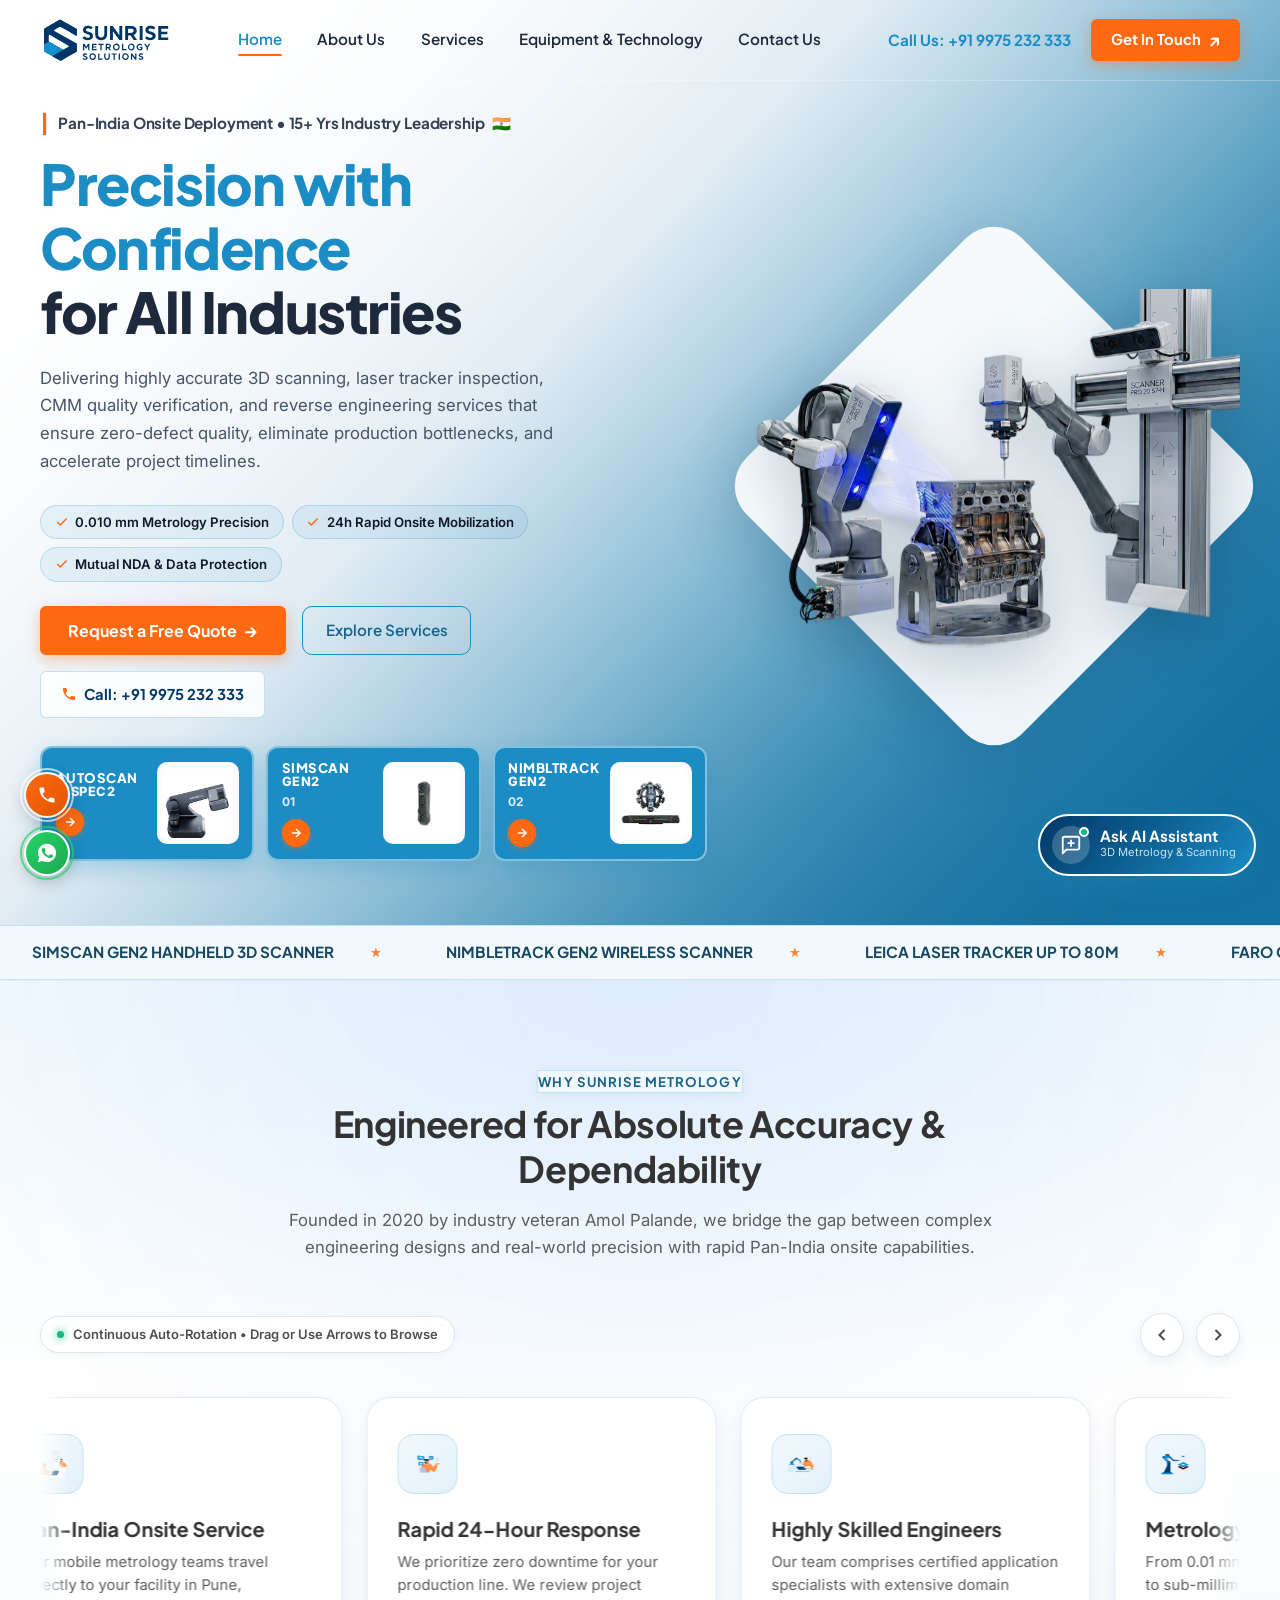
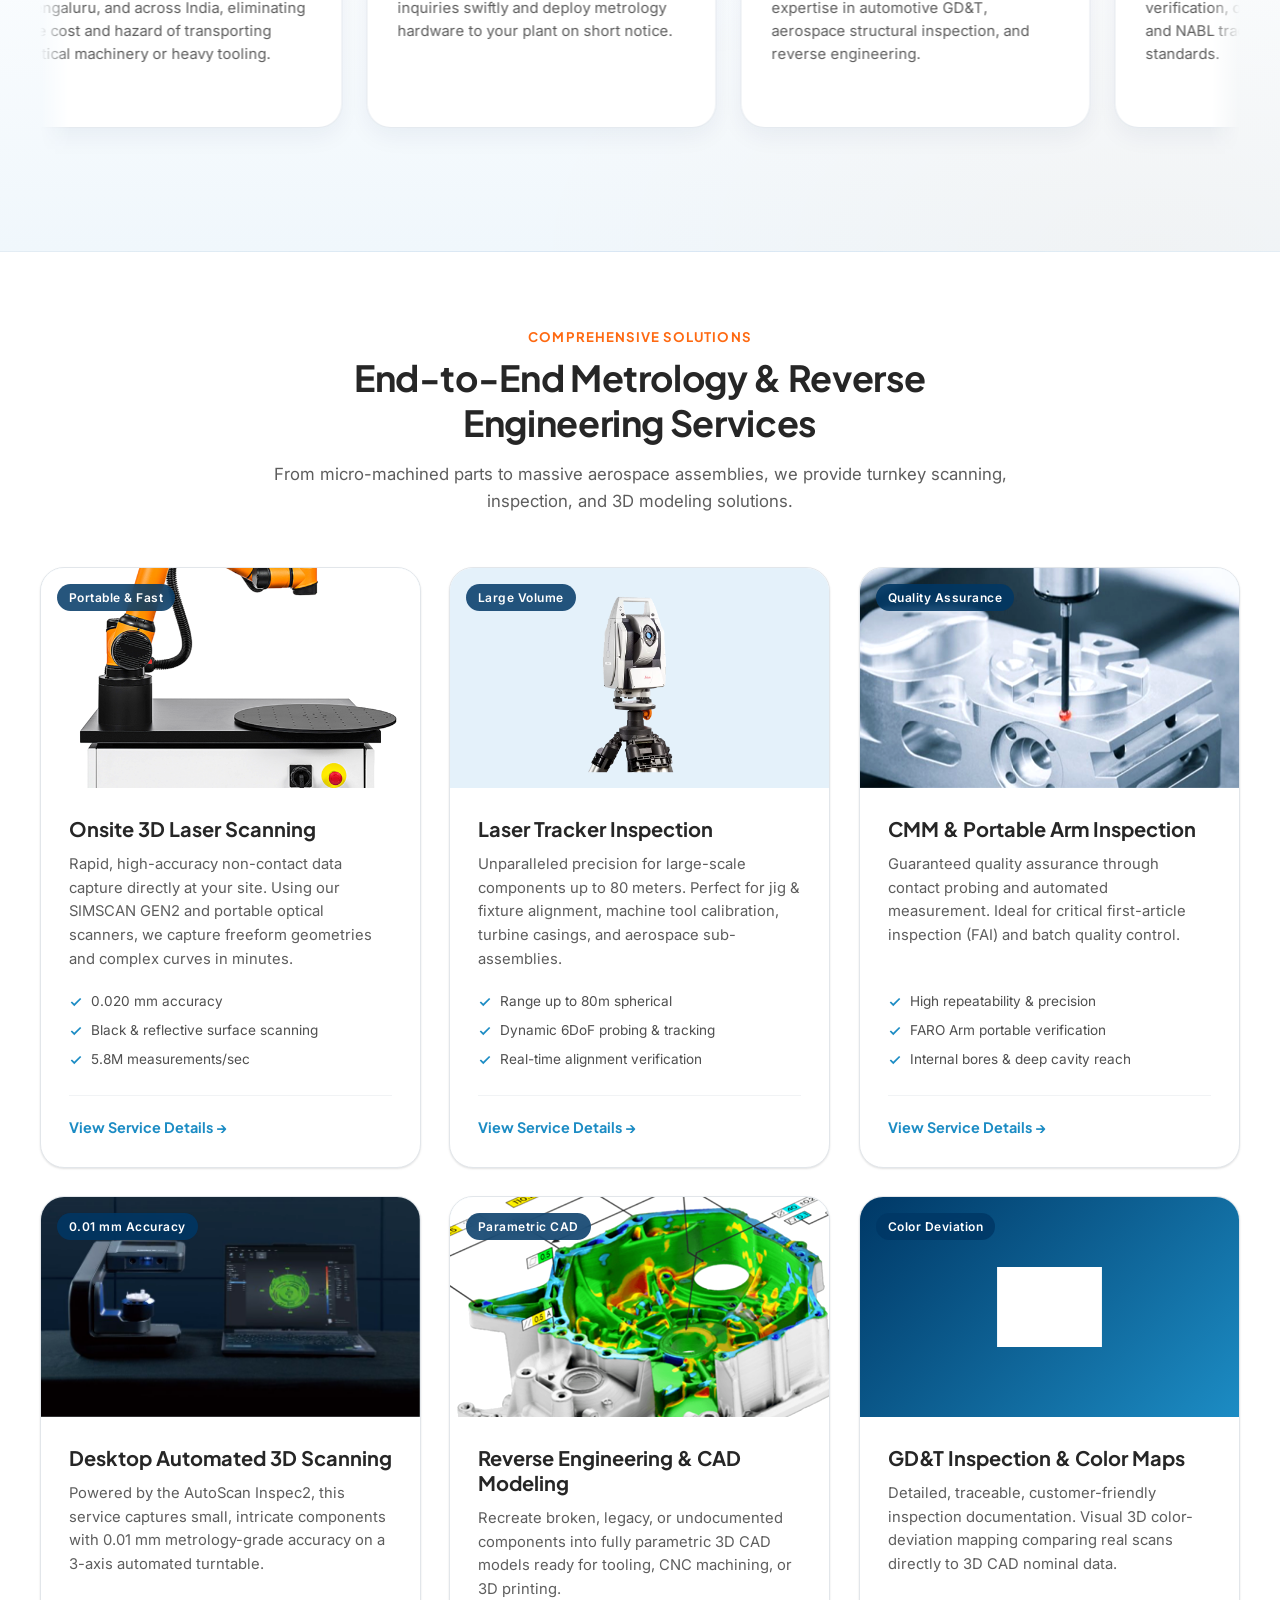
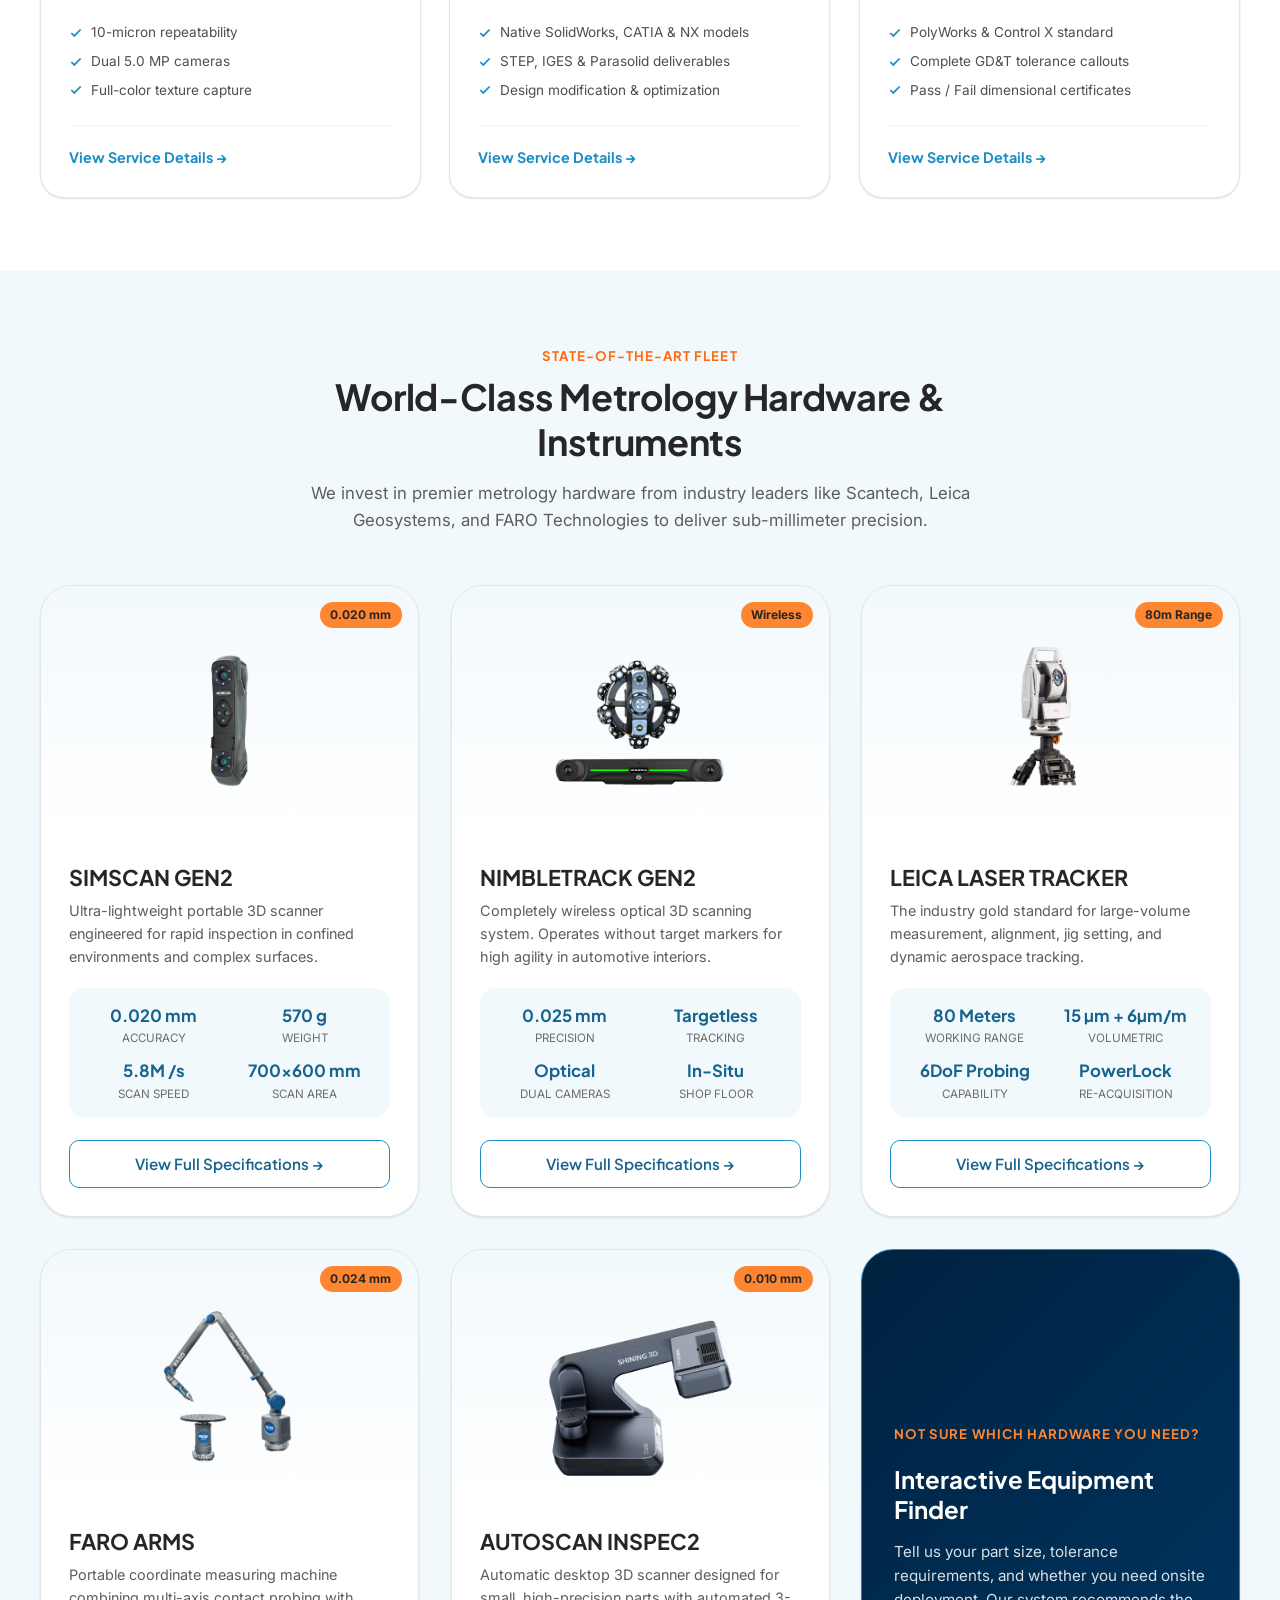
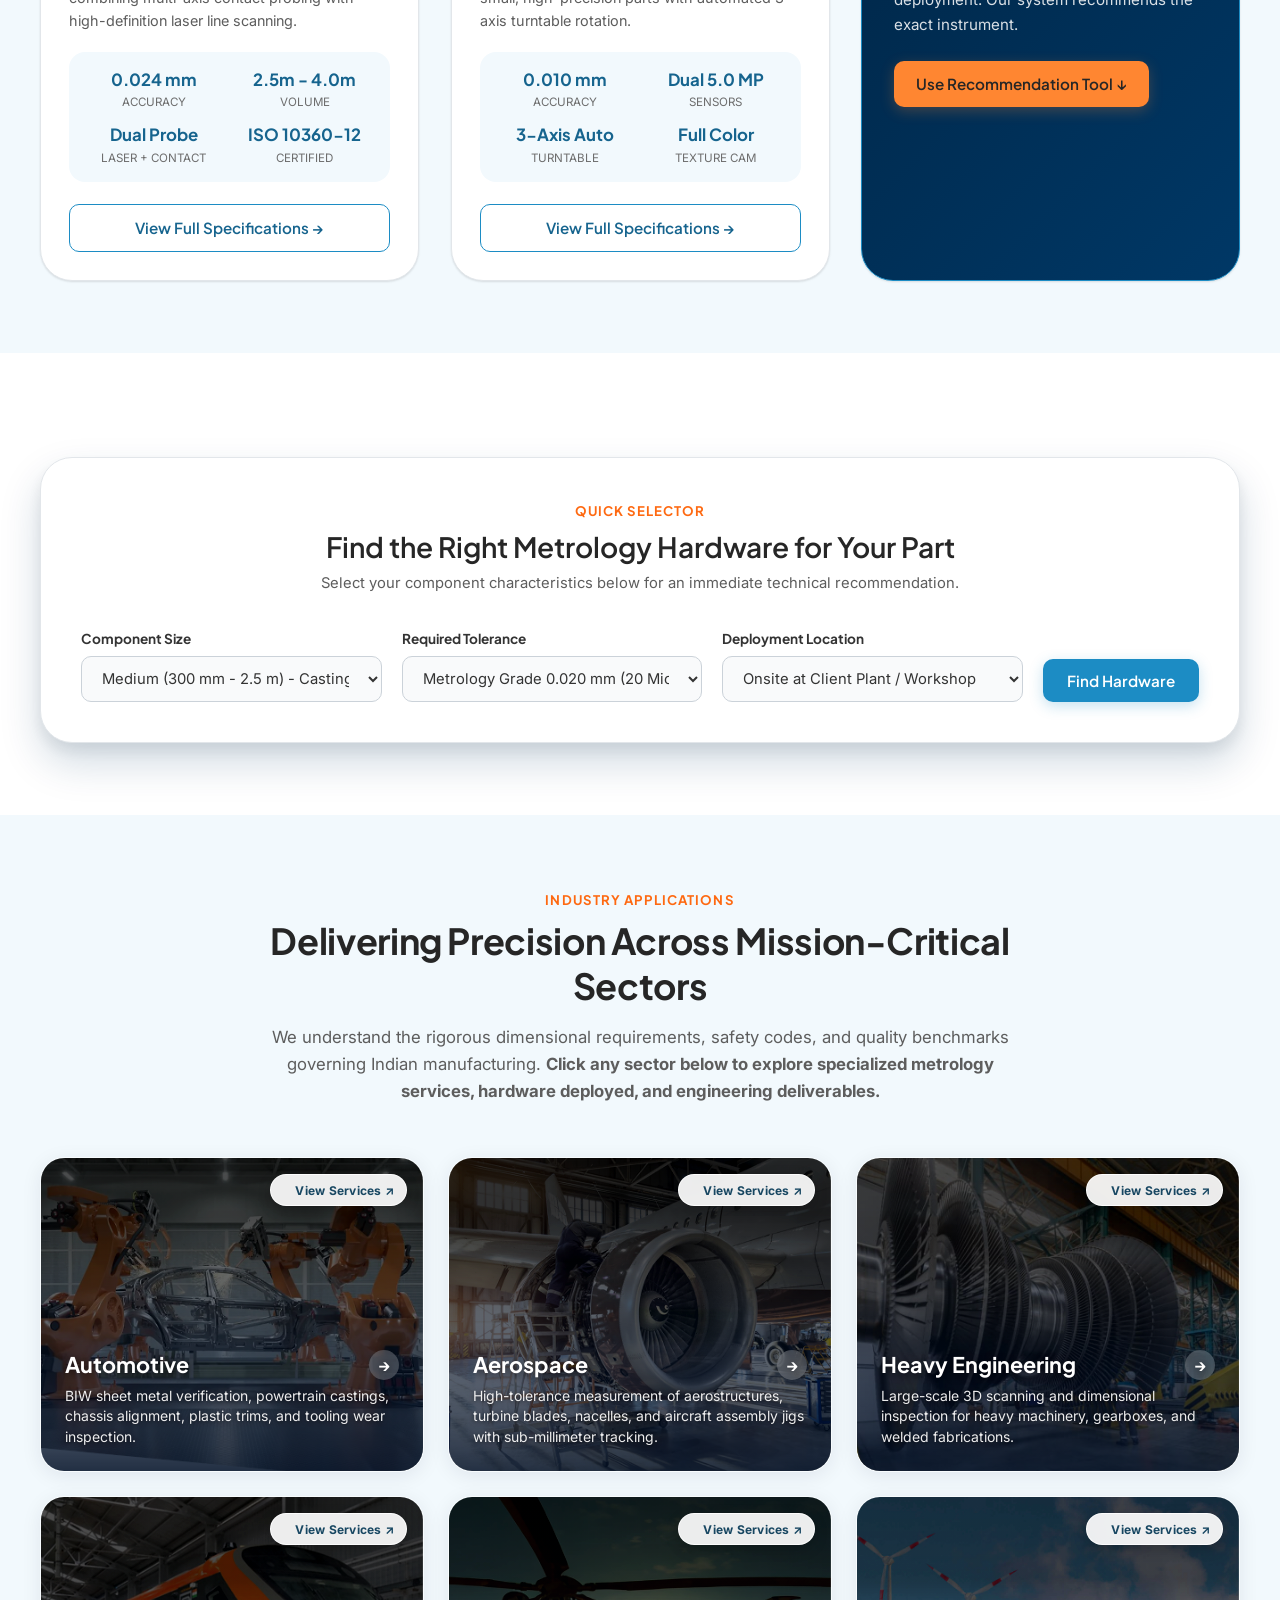
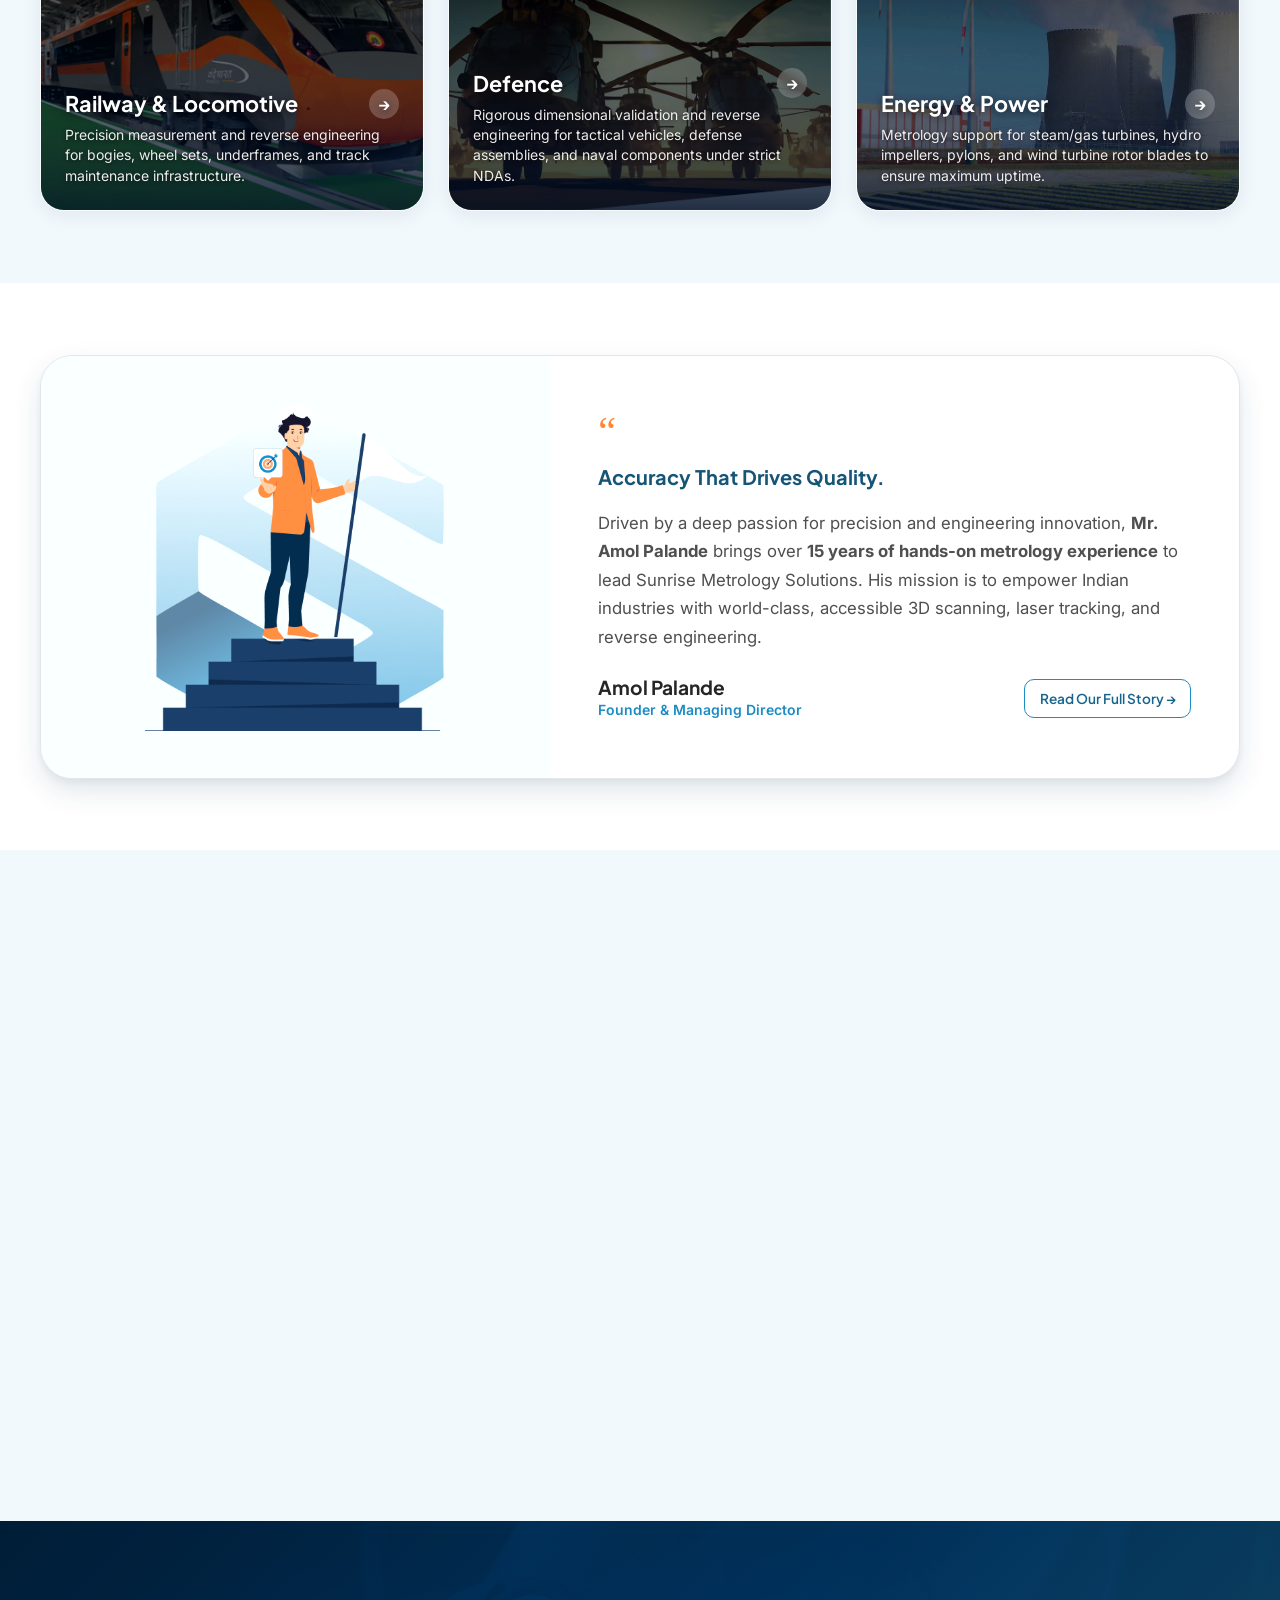
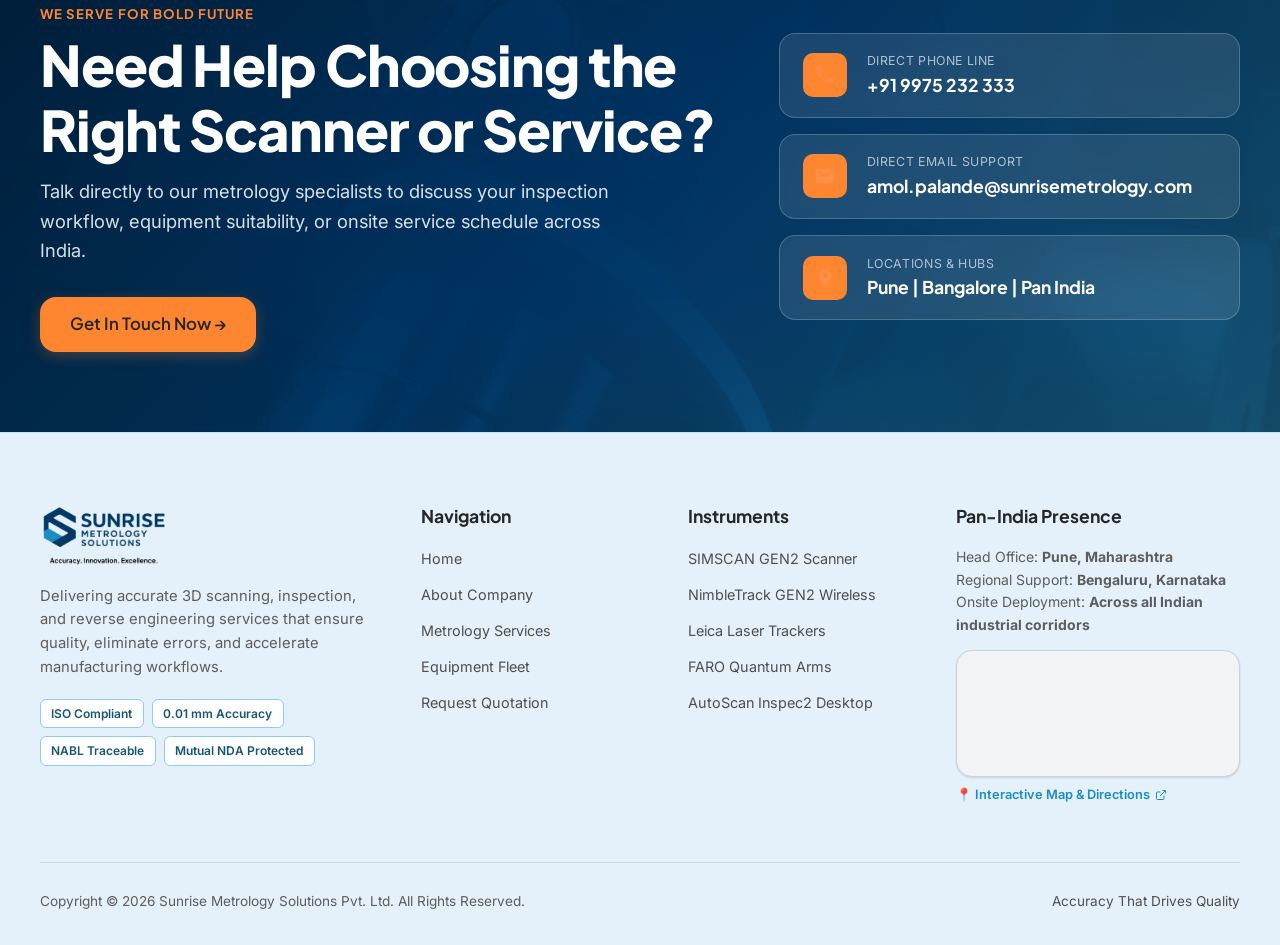
==== commit f2f2c1ae: "Update floating Call and WhatsApp buttons to compact small icons across all pages" ====
--- a/index.html
+++ b/index.html
@@ -1012,30 +1012,22 @@
 
   <!-- Floating Call & WhatsApp Action Dock -->
   <div class="floating-contact-dock" id="floatingContactDock" role="region" aria-label="Floating quick contact options">
-    <a href="tel:+919975232333" class="floating-dock-btn floating-call-btn" title="Call Sunrise Metrology Directly" aria-label="Call +91 9975 232 333">
+    <a href="tel:+919975232333" class="floating-dock-btn floating-call-btn" title="Call Us: +91 9975 232 333" aria-label="Call +91 9975 232 333">
       <div class="floating-btn-icon">
         <span class="floating-pulse-ring"></span>
         <svg viewBox="0 0 24 24" width="20" height="20">
           <path d="M6.62 10.79a15.053 15.053 0 006.59 6.59l2.2-2.2a1 1 0 011.02-.24c1.12.37 2.33.57 3.57.57.55 0 1 .45 1 1V20a1 1 0 01-1 1A17 17 0 013 4a1 1 0 011-1h3.5a1 1 0 011 1c0 1.25.2 2.45.57 3.57.11.35.03.74-.25 1.02l-2.2 2.2z"/>
         </svg>
       </div>
-      <div class="floating-btn-text">
-        <span class="floating-btn-sub">Direct Call</span>
-        <span class="floating-btn-main">+91 9975 232 333</span>
-      </div>
     </a>
     <a href="https://wa.me/919975232333?text=Hello%20Sunrise%20Metrology,%20I%20would%20like%20to%20inquire%20about%20your%203D%20scanning%20and%20inspection%20services." 
-       target="_blank" rel="noopener noreferrer" class="floating-dock-btn floating-whatsapp-btn" title="Chat with us on WhatsApp" aria-label="Chat on WhatsApp">
+       target="_blank" rel="noopener noreferrer" class="floating-dock-btn floating-whatsapp-btn" title="WhatsApp: +91 9975 232 333" aria-label="Chat on WhatsApp">
       <div class="floating-btn-icon">
         <span class="floating-pulse-ring" style="border-color:rgba(37,211,102,0.7);"></span>
         <svg viewBox="0 0 24 24" width="22" height="22">
           <path d="M12.04 2c-5.46 0-9.91 4.45-9.91 9.91 0 1.75.46 3.45 1.32 4.95L2.05 22l5.25-1.38c1.45.79 3.08 1.21 4.74 1.21 5.46 0 9.91-4.45 9.91-9.91 0-2.65-1.03-5.14-2.9-7.01A9.816 9.816 0 0012.04 2zm5.82 14.04c-.24.68-1.2 1.26-1.78 1.34-.52.08-1.2.14-3.52-.79-2.97-1.19-4.88-4.22-5.03-4.41-.15-.2-1.21-1.61-1.21-3.07 0-1.46.76-2.18 1.03-2.48.27-.3.59-.37.79-.37.2 0 .4 0 .58.01.19.01.44-.07.69.53.25.6.86 2.1.94 2.25.08.16.14.34.03.55-.1.21-.15.34-.3.51-.15.17-.32.38-.46.51-.15.15-.31.31-.13.62.18.31.79 1.3 1.7 2.11 1.17 1.04 2.15 1.36 2.46 1.51.31.15.49.13.67-.08.18-.21.79-.92 1-1.23.21-.31.42-.26.71-.15.29.11 1.84.87 2.16 1.03.32.16.53.24.61.37.08.14.08.8-.16 1.48z"/>
         </svg>
       </div>
-      <div class="floating-btn-text">
-        <span class="floating-btn-sub">Chat Live</span>
-        <span class="floating-btn-main">WhatsApp Us</span>
-      </div>
     </a>
   </div>
 
--- a/css/styles.css
+++ b/css/styles.css
@@ -271,13 +271,23 @@
 .brand-logo {
   display: inline-flex;
   align-items: center;
-  max-width: 230px;
+  max-width: 175px;
   height: auto;
+}
+
+.brand-logo img {
+  width: auto;
+  max-width: 100%;
+  max-height: 42px;
+  object-fit: contain;
 }
 
 @media (min-width: 992px) {
   .brand-logo {
-    max-width: 270px;
+    max-width: 205px;
+  }
+  .brand-logo img {
+    max-height: 46px;
   }
 }
 
@@ -601,6 +611,7 @@
 .hero-ref-section,
 .page-hero-ref-section {
   position: relative;
+  background-color: #ffffff;
   background-image: url('../images/Hero-bg.png');
   background-size: cover;
   background-position: center right;
@@ -1410,30 +1421,27 @@
 }
 
 /* ==========================================================================
-   WHY SUNRISE METROLOGY - BACKGROUND & HORIZONTAL AUTO-ROTATING CAROUSEL
+   WHY SUNRISE METROLOGY - BRIGHT BACKGROUND & HORIZONTAL AUTO-ROTATING CAROUSEL
    ========================================================================== */
 
 .why-sunrise-section {
   position: relative;
-  background-image: url('../images/why-us-bg.jpg');
-  background-size: cover;
-  background-position: center center;
-  background-repeat: no-repeat;
+  background: 
+    radial-gradient(circle at 50% 0%, rgba(0, 102, 255, 0.05) 0%, transparent 65%),
+    linear-gradient(180deg, #f2f9fd 0%, #ffffff 50%, #f0f7fc 100%);
   padding: 5.5rem 0 6rem;
   overflow: hidden;
-  color: #ffffff;
+  color: var(--color-neutral-900);
+  border-top: 1px solid rgba(0, 56, 102, 0.06);
+  border-bottom: 1px solid rgba(0, 56, 102, 0.06);
 }
 
 .why-sunrise-overlay {
   position: absolute;
   inset: 0;
-  background: linear-gradient(
-    180deg,
-    rgba(3, 14, 32, 0.90) 0%,
-    rgba(4, 18, 42, 0.80) 45%,
-    rgba(4, 18, 42, 0.84) 65%,
-    rgba(2, 10, 24, 0.95) 100%
-  );
+  background: 
+    radial-gradient(ellipse 70% 50% at 50% 0%, rgba(0, 102, 255, 0.04), transparent),
+    radial-gradient(ellipse 50% 40% at 90% 100%, rgba(255, 107, 0, 0.03), transparent);
   pointer-events: none;
   z-index: 1;
 }
@@ -1444,18 +1452,18 @@
 }
 
 .why-section-tag {
-  background: rgba(0, 102, 255, 0.22) !important;
-  color: #93c5fd !important;
-  border: 1px solid rgba(147, 197, 253, 0.45) !important;
-  box-shadow: 0 0 16px rgba(0, 102, 255, 0.25);
+  background: var(--color-primary-50) !important;
+  color: var(--color-primary-700) !important;
+  border: 1px solid var(--color-primary-200) !important;
+  box-shadow: 0 2px 8px rgba(0, 102, 255, 0.08) !important;
 }
 
 .why-section-title {
-  color: #ffffff !important;
+  color: var(--color-neutral-900) !important;
 }
 
 .why-section-desc {
-  color: rgba(255, 255, 255, 0.85) !important;
+  color: var(--color-neutral-600) !important;
 }
 
 .why-carousel-wrapper {
@@ -1477,14 +1485,13 @@
   align-items: center;
   gap: 0.55rem;
   font-size: 0.8125rem;
-  font-weight: 500;
-  color: rgba(255, 255, 255, 0.8);
-  background: rgba(255, 255, 255, 0.08);
-  border: 1px solid rgba(255, 255, 255, 0.16);
-  backdrop-filter: blur(8px);
-  -webkit-backdrop-filter: blur(8px);
-  padding: 0.4rem 0.95rem;
+  font-weight: 600;
+  color: var(--color-neutral-700);
+  background: #ffffff;
+  border: 1px solid var(--color-neutral-200);
+  padding: 0.45rem 1rem;
   border-radius: 9999px;
+  box-shadow: 0 2px 8px rgba(0, 0, 0, 0.04);
 }
 
 .why-live-dot {
@@ -1511,24 +1518,23 @@
   width: 44px;
   height: 44px;
   border-radius: 50%;
-  background: rgba(255, 255, 255, 0.12);
-  backdrop-filter: blur(8px);
-  -webkit-backdrop-filter: blur(8px);
-  border: 1px solid rgba(255, 255, 255, 0.3);
-  color: #ffffff;
+  background: #ffffff;
+  border: 1px solid var(--color-neutral-200);
+  color: var(--color-neutral-700);
   display: flex;
   align-items: center;
   justify-content: center;
   cursor: pointer;
   transition: all 0.25s cubic-bezier(0.16, 1, 0.3, 1);
-  box-shadow: 0 4px 14px rgba(0, 0, 0, 0.2);
+  box-shadow: 0 4px 12px rgba(0, 56, 102, 0.08);
 }
 
 .why-nav-btn:hover {
-  background: var(--color-accent-500);
-  border-color: var(--color-accent-500);
+  background: var(--color-primary-600);
+  border-color: var(--color-primary-600);
+  color: #ffffff;
   transform: translateY(-2px);
-  box-shadow: 0 6px 18px rgba(255, 107, 0, 0.45);
+  box-shadow: 0 6px 18px rgba(0, 82, 204, 0.28);
 }
 
 .why-nav-btn:active {
@@ -1539,7 +1545,7 @@
   width: 100%;
   overflow: hidden;
   position: relative;
-  padding: 1rem 0 1.5rem;
+  padding: 1.25rem 0 1.75rem;
   mask-image: linear-gradient(to right, transparent 0%, black 2.5%, black 97.5%, transparent 100%);
   -webkit-mask-image: linear-gradient(to right, transparent 0%, black 2.5%, black 97.5%, transparent 100%);
   cursor: grab;
@@ -1563,13 +1569,11 @@
   flex: 0 0 350px;
   width: 350px;
   min-width: 350px;
-  background: rgba(255, 255, 255, 0.94);
-  backdrop-filter: blur(14px);
-  -webkit-backdrop-filter: blur(14px);
+  background: #ffffff;
   border-radius: var(--radius-xl);
   padding: 2.25rem 1.85rem;
-  border: 1px solid rgba(255, 255, 255, 0.7);
-  box-shadow: 0 12px 32px rgba(0, 10, 30, 0.32);
+  border: 1px solid rgba(0, 56, 102, 0.1);
+  box-shadow: 0 8px 24px rgba(0, 40, 80, 0.06);
   transition: transform 0.35s cubic-bezier(0.16, 1, 0.3, 1),
               box-shadow 0.35s ease,
               border-color 0.35s ease,
@@ -1581,8 +1585,8 @@
 .why-card:hover {
   transform: translateY(-8px);
   background: #ffffff;
-  border-color: var(--color-primary-400);
-  box-shadow: 0 20px 42px rgba(0, 82, 204, 0.32);
+  border-color: var(--color-primary-500);
+  box-shadow: 0 18px 36px rgba(0, 82, 204, 0.16);
 }
 
 .why-card .feature-icon-wrapper {
@@ -2756,24 +2760,27 @@
   z-index: 9999;
   display: flex;
   flex-direction: column;
-  gap: 10px;
+  gap: 12px;
   pointer-events: auto;
 }
 
 .floating-dock-btn {
   display: inline-flex;
   align-items: center;
-  gap: 12px;
-  border-radius: var(--radius-full);
-  padding: 10px 18px 10px 10px;
+  justify-content: center;
+  width: 46px;
+  height: 46px;
+  border-radius: 50%;
+  padding: 0;
   text-decoration: none;
-  box-shadow: 0 8px 24px rgba(0, 0, 0, 0.25);
-  border: 2px solid rgba(255, 255, 255, 0.9);
-  backdrop-filter: blur(10px);
-  -webkit-backdrop-filter: blur(10px);
-  transition: all 0.3s cubic-bezier(0.16, 1, 0.3, 1);
+  box-shadow: 0 6px 18px rgba(0, 0, 0, 0.22);
+  border: 2px solid rgba(255, 255, 255, 0.95);
+  backdrop-filter: blur(8px);
+  -webkit-backdrop-filter: blur(8px);
+  transition: all 0.28s cubic-bezier(0.16, 1, 0.3, 1);
   color: #ffffff;
   cursor: pointer;
+  position: relative;
 }
 
 .floating-call-btn {
@@ -2781,8 +2788,8 @@
 }
 
 .floating-call-btn:hover {
-  transform: translateY(-3px) scale(1.03);
-  box-shadow: 0 12px 28px rgba(254, 105, 17, 0.55);
+  transform: translateY(-3px) scale(1.1);
+  box-shadow: 0 10px 24px rgba(254, 105, 17, 0.55);
   color: #ffffff;
 }
 
@@ -2791,25 +2798,27 @@
 }
 
 .floating-whatsapp-btn:hover {
-  transform: translateY(-3px) scale(1.03);
-  box-shadow: 0 12px 28px rgba(37, 211, 102, 0.55);
+  transform: translateY(-3px) scale(1.1);
+  box-shadow: 0 10px 24px rgba(37, 211, 102, 0.55);
   color: #ffffff;
 }
 
 .floating-btn-icon {
-  width: 40px;
-  height: 40px;
-  border-radius: 50%;
-  background: rgba(255, 255, 255, 0.25);
+  width: 100%;
+  height: 100%;
   display: flex;
   align-items: center;
   justify-content: center;
   position: relative;
-  flex-shrink: 0;
 }
 
 .floating-btn-icon svg {
   fill: #ffffff;
+  transition: transform 0.2s ease;
+}
+
+.floating-dock-btn:hover .floating-btn-icon svg {
+  transform: scale(1.1);
 }
 
 .floating-pulse-ring {
@@ -2827,40 +2836,16 @@
 }
 
 .floating-btn-text {
-  display: flex;
-  flex-direction: column;
-  text-align: left;
-}
-
-.floating-btn-sub {
-  font-size: 0.68rem;
-  font-weight: 700;
-  text-transform: uppercase;
-  letter-spacing: 0.05em;
-  opacity: 0.9;
-  line-height: 1.1;
-}
-
-.floating-btn-main {
-  font-size: 0.925rem;
-  font-weight: 800;
-  line-height: 1.2;
+  display: none !important;
 }
 
 @media (max-width: 640px) {
   .floating-contact-dock {
-    bottom: 16px;
+    bottom: 18px;
     left: 16px;
-    gap: 8px;
+    gap: 10px;
   }
   .floating-dock-btn {
-    padding: 6px;
-    border-radius: 50%;
-  }
-  .floating-btn-text {
-    display: none;
-  }
-  .floating-btn-icon {
     width: 42px;
     height: 42px;
   }
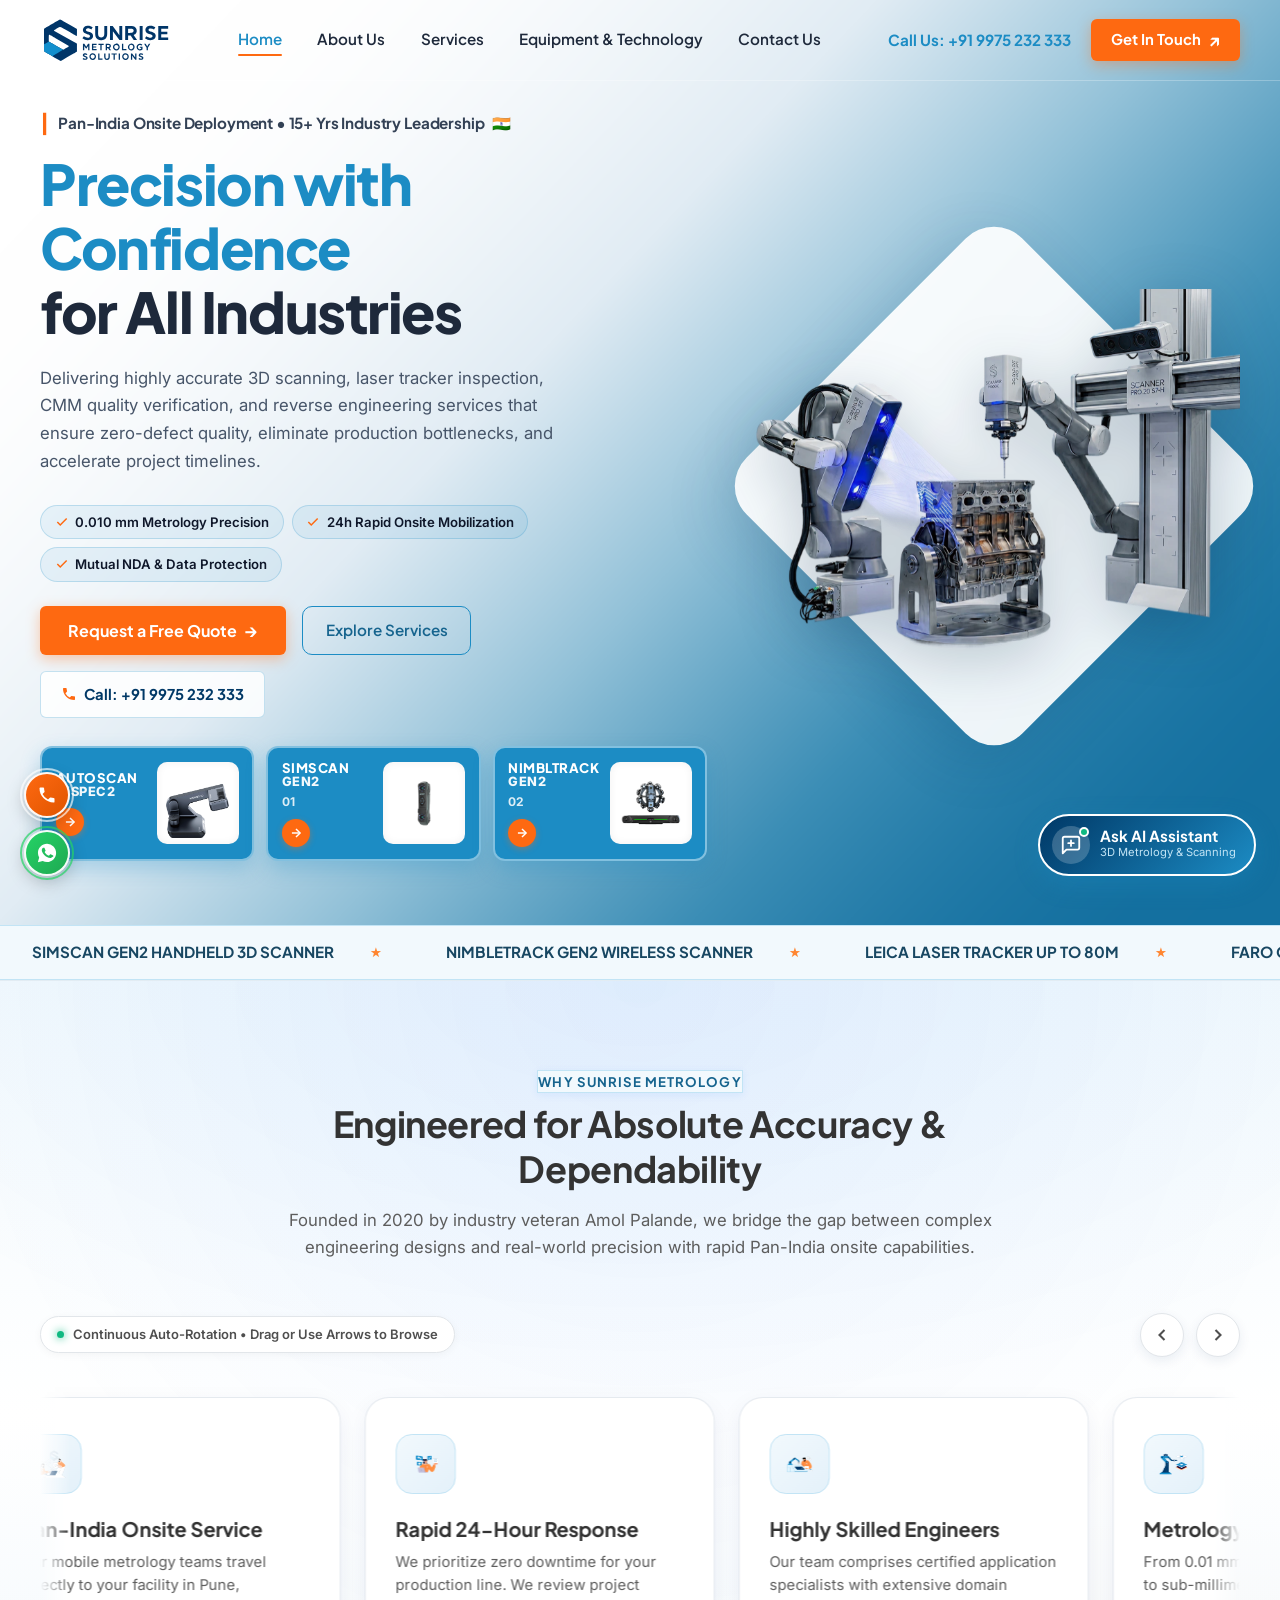
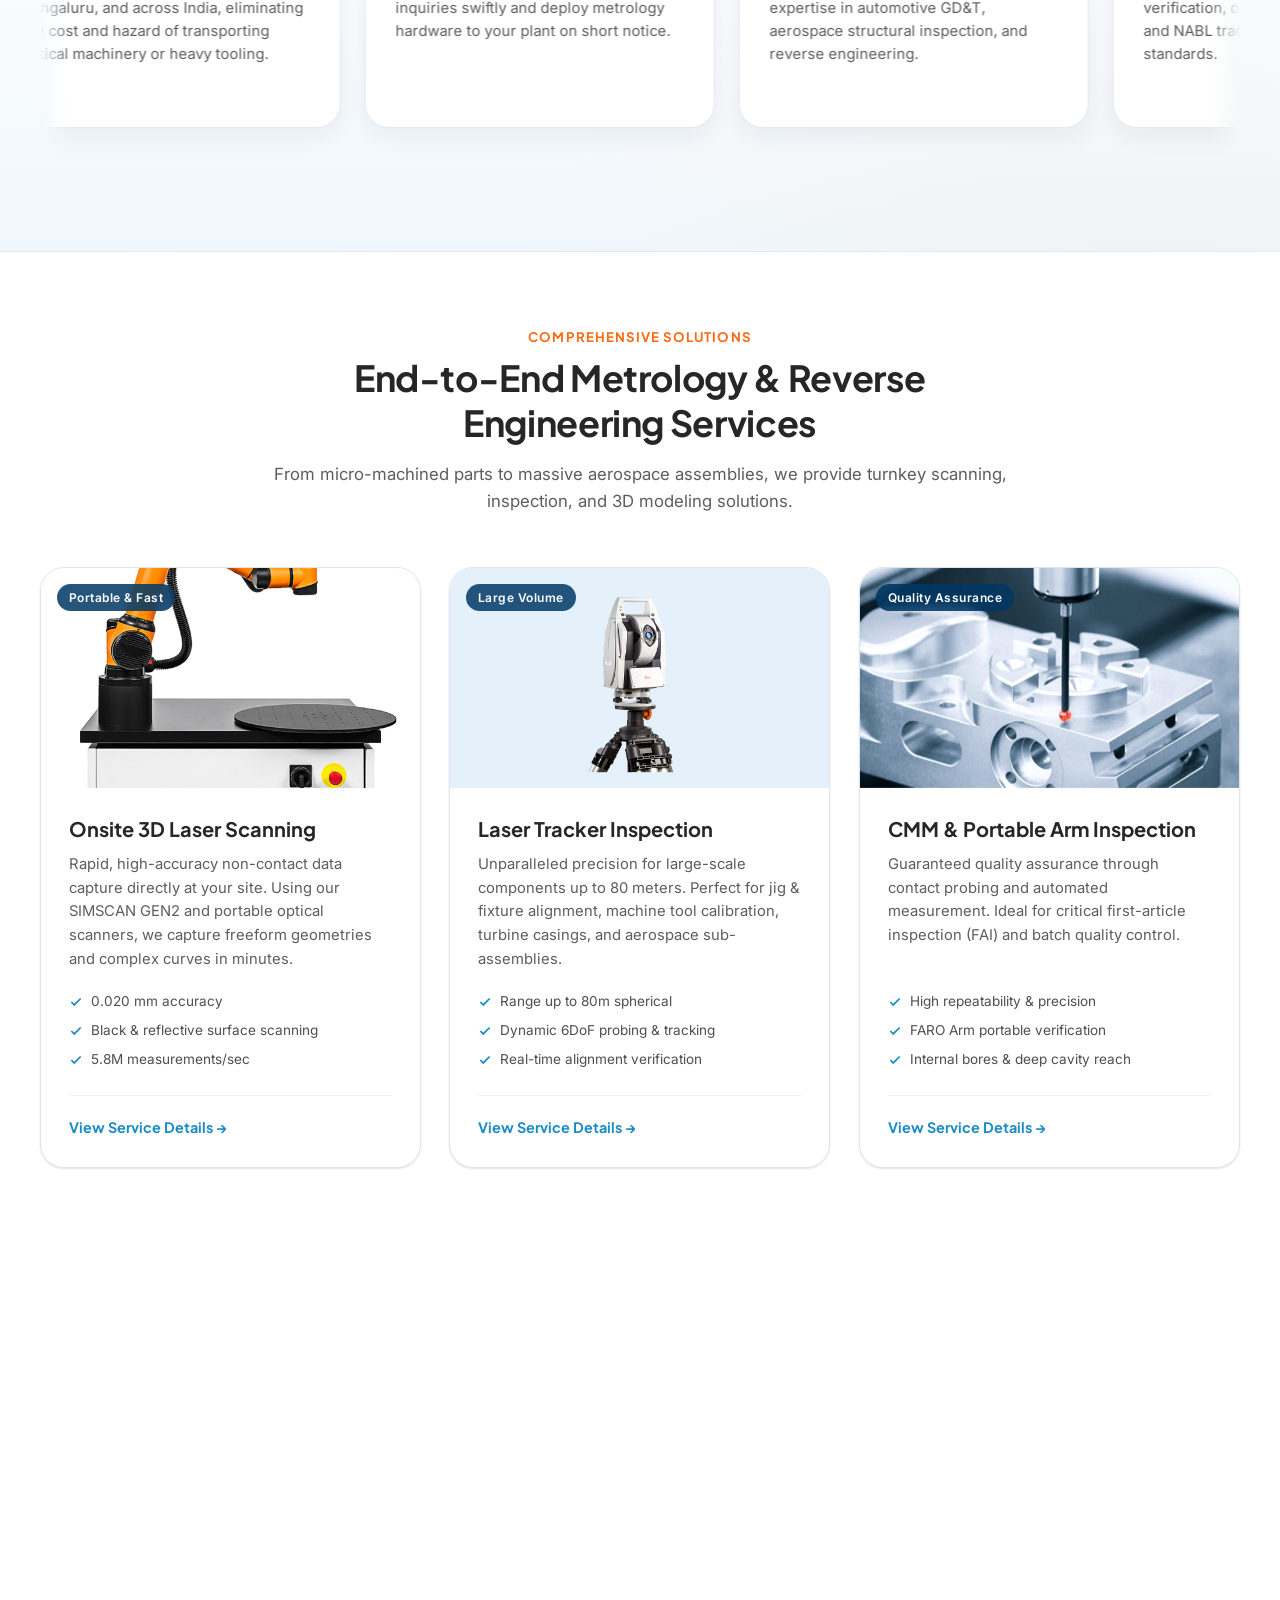
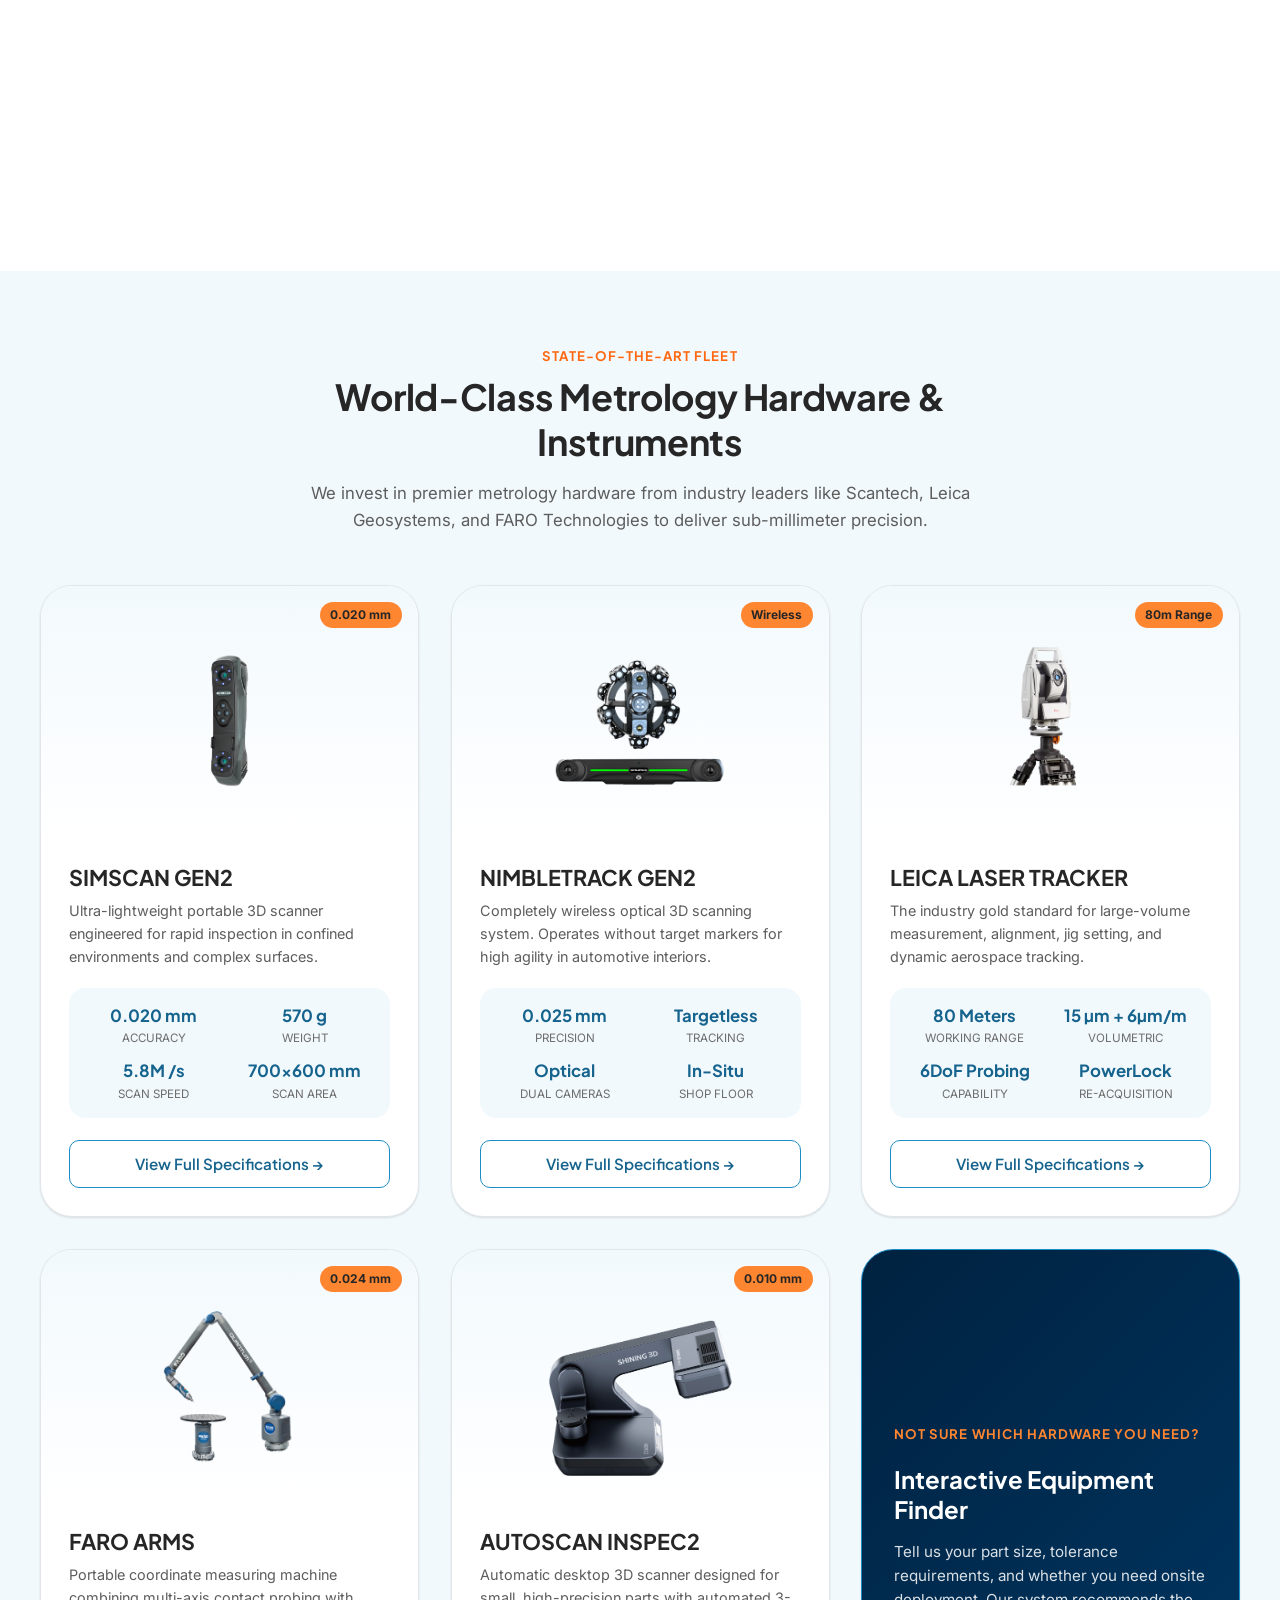
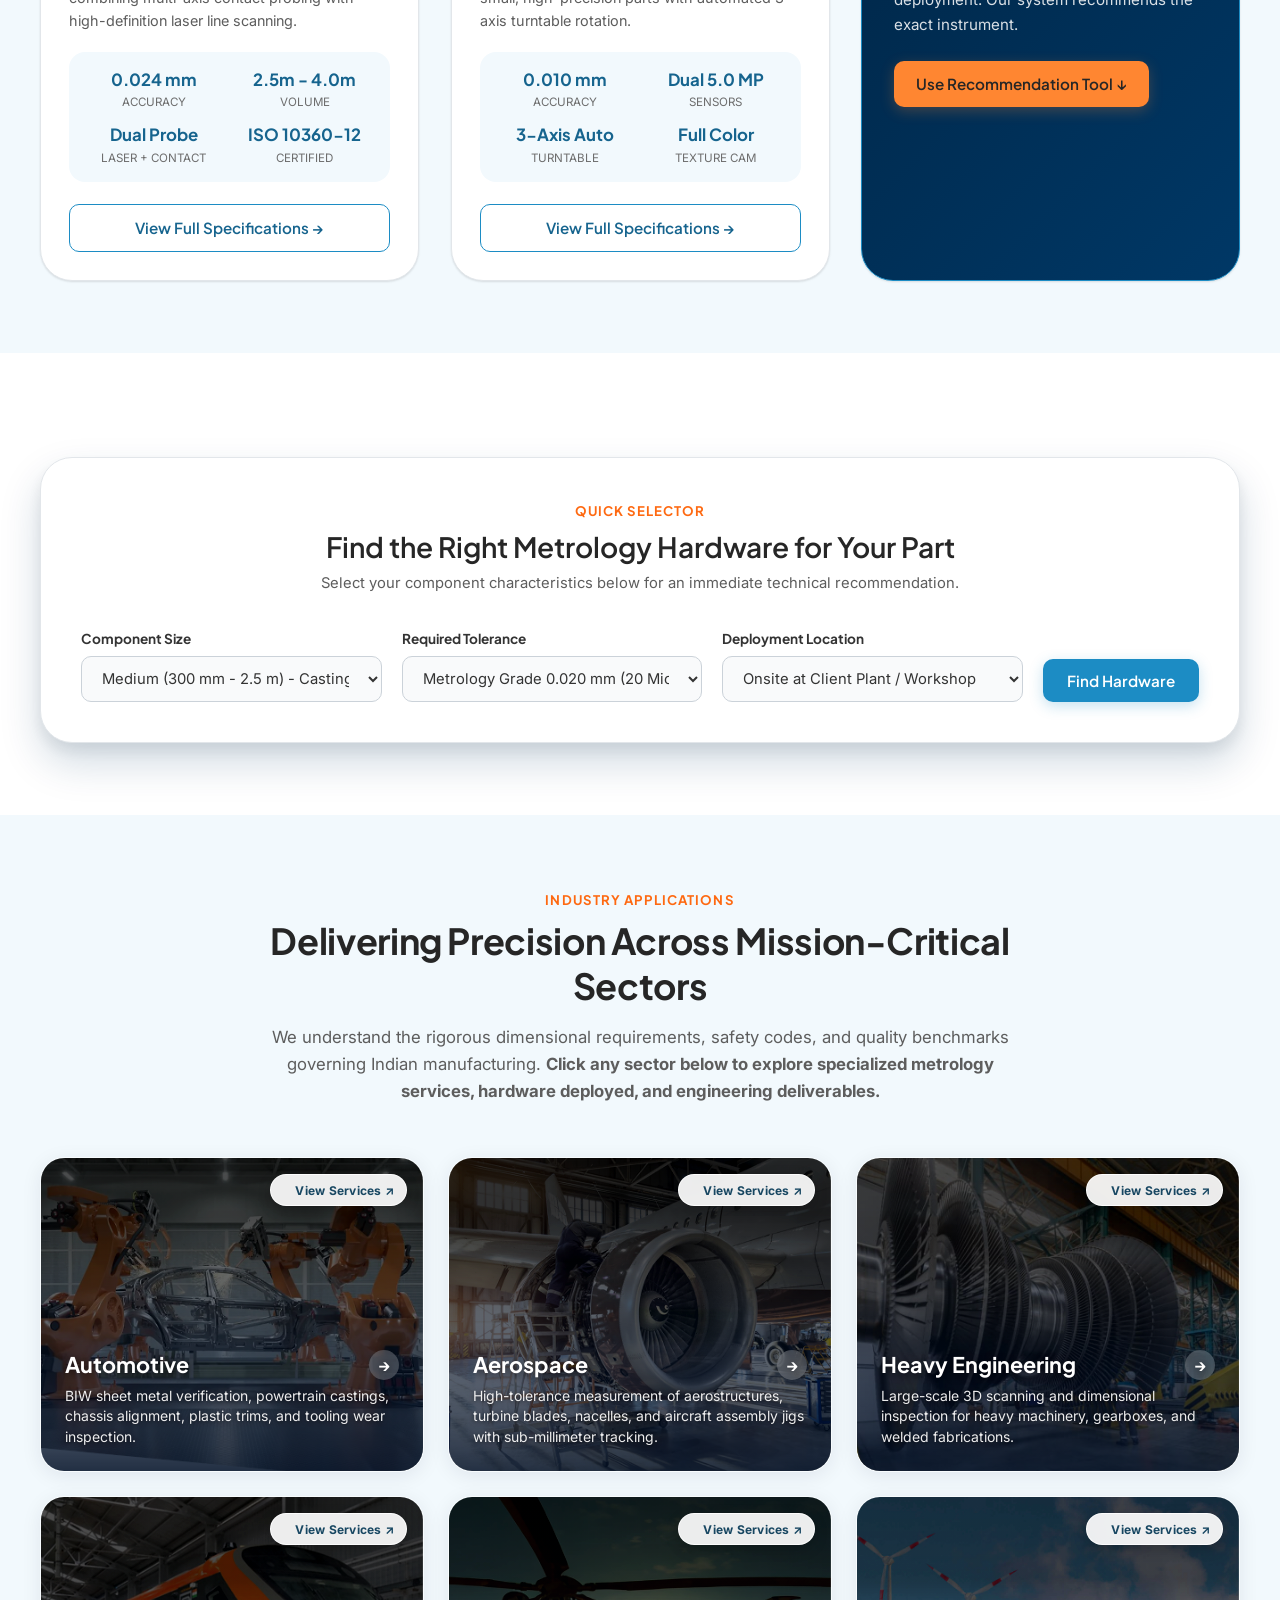
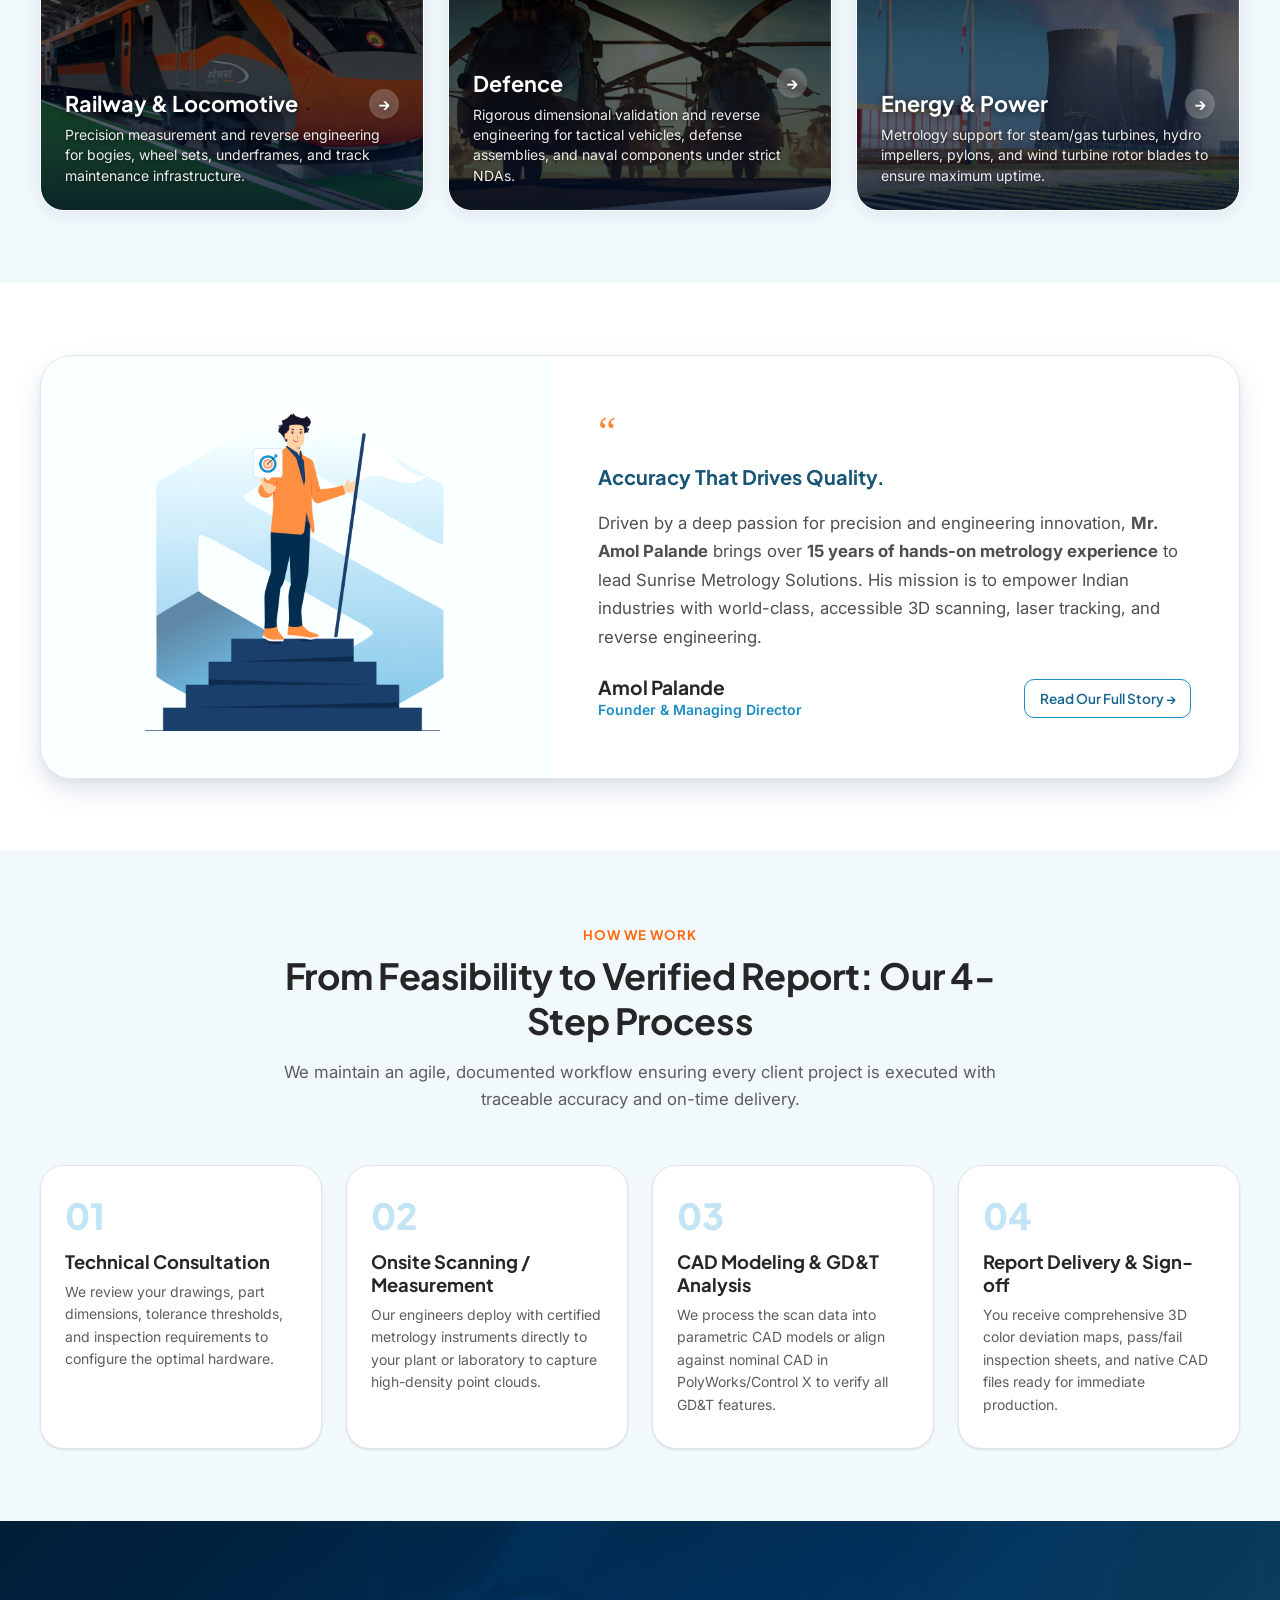
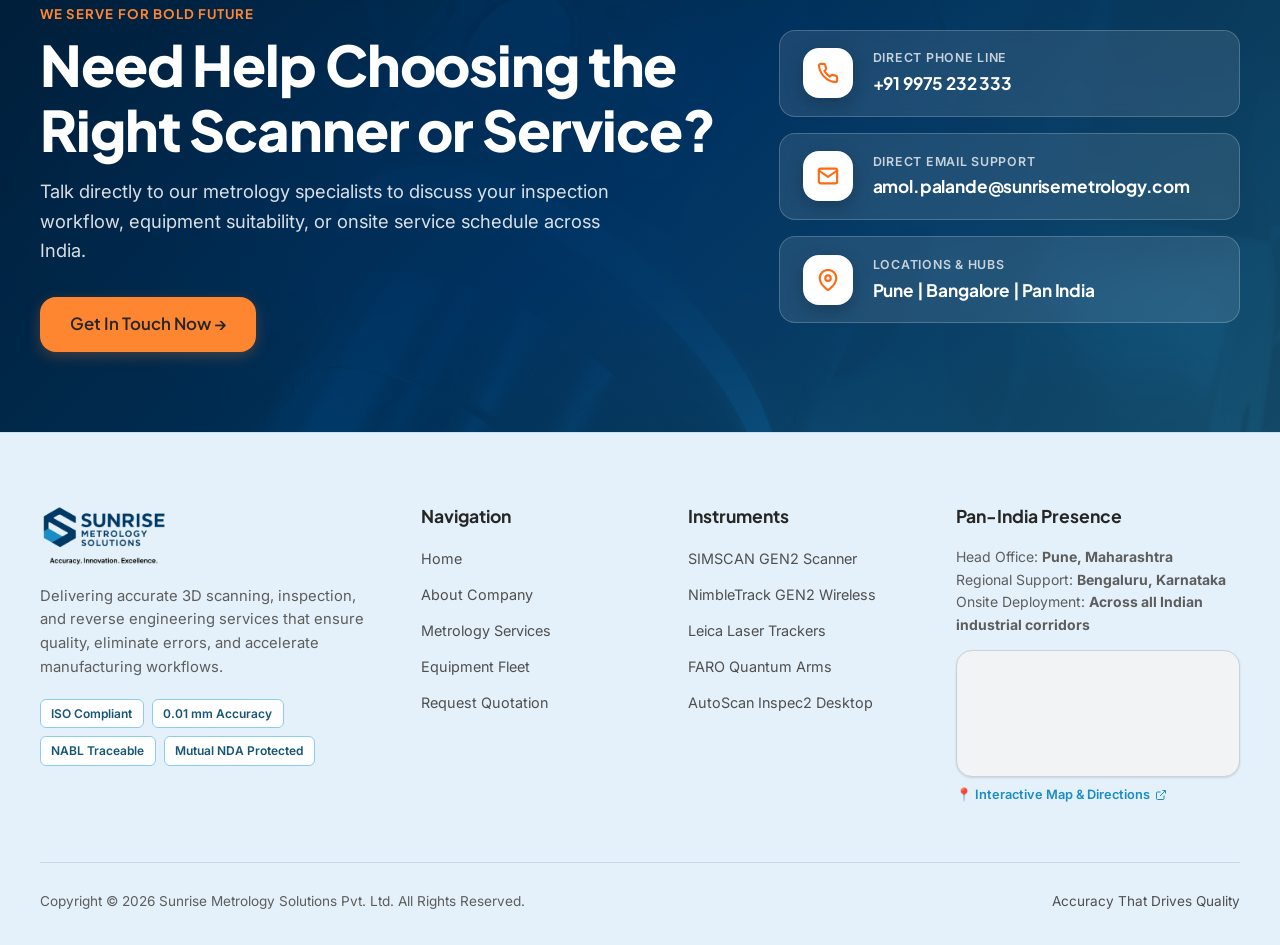
==== commit 27d28add: "Fix icon visibility in WE SERVE FOR BOLD FUTURE section with high-contrast white card containers and" ====
--- a/index.html
+++ b/index.html
@@ -905,9 +905,11 @@
       </div>
 
       <div class="cta-contact-cards">
-        <a href="tel:+919975232333" class="cta-contact-card">
+        <a href="tel:+919975232333" class="cta-contact-card" aria-label="Call +91 9975 232 333">
           <div class="cta-card-icon">
-            <img src="images/phone.png" alt="Phone">
+            <svg width="22" height="22" viewBox="0 0 24 24" fill="none" stroke="#fe6911" stroke-width="2.3" stroke-linecap="round" stroke-linejoin="round" aria-hidden="true">
+              <path d="M22 16.92v3a2 2 0 0 1-2.18 2 19.79 19.79 0 0 1-8.63-3.07 19.5 19.5 0 0 1-6-6 19.79 19.79 0 0 1-3.07-8.67A2 2 0 0 1 4.11 2h3a2 2 0 0 1 2 1.72 12.84 12.84 0 0 0 .7 2.81 2 2 0 0 1-.45 2.11L8.09 9.91a16 16 0 0 0 6 6l1.27-1.27a2 2 0 0 1 2.11-.45 12.84 12.84 0 0 0 2.81.7A2 2 0 0 1 22 16.92z"/>
+            </svg>
           </div>
           <div class="cta-card-info">
             <p>Direct Phone Line</p>
@@ -915,9 +917,12 @@
           </div>
         </a>
 
-        <a href="mailto:amol.palande@sunrisemetrology.com" class="cta-contact-card">
+        <a href="mailto:amol.palande@sunrisemetrology.com" class="cta-contact-card" aria-label="Email amol.palande@sunrisemetrology.com">
           <div class="cta-card-icon">
-            <img src="images/email.png" alt="Email">
+            <svg width="22" height="22" viewBox="0 0 24 24" fill="none" stroke="#fe6911" stroke-width="2.3" stroke-linecap="round" stroke-linejoin="round" aria-hidden="true">
+              <path d="M4 4h16c1.1 0 2 .9 2 2v12c0 1.1-.9 2-2 2H4c-1.1 0-2-.9-2-2V6c0-1.1.9-2 2-2z"/>
+              <polyline points="22,6 12,13 2,6"/>
+            </svg>
           </div>
           <div class="cta-card-info">
             <p>Direct Email Support</p>
@@ -927,10 +932,13 @@
 
         <div class="cta-contact-card">
           <div class="cta-card-icon">
-            <img src="images/location.png" alt="Locations">
+            <svg width="22" height="22" viewBox="0 0 24 24" fill="none" stroke="#fe6911" stroke-width="2.3" stroke-linecap="round" stroke-linejoin="round" aria-hidden="true">
+              <path d="M21 10c0 7-9 13-9 13s-9-6-9-13a9 9 0 0 1 18 0z"/>
+              <circle cx="12" cy="10" r="3"/>
+            </svg>
           </div>
           <div class="cta-card-info">
-            <p>Locations & Hubs</p>
+            <p>Locations &amp; Hubs</p>
             <p>Pune | Bangalore | Pan India</p>
           </div>
         </div>
--- a/css/styles.css
+++ b/css/styles.css
@@ -2571,34 +2571,55 @@
 }
 
 .cta-card-icon {
-  width: 44px;
-  height: 44px;
-  border-radius: var(--radius-md);
-  background: var(--color-secondary-400);
+  width: 50px;
+  height: 50px;
+  border-radius: var(--radius-lg);
+  background: #ffffff;
+  box-shadow: 0 6px 18px rgba(0, 0, 0, 0.22);
+  border: 2px solid rgba(255, 255, 255, 0.95);
   display: flex;
   align-items: center;
   justify-content: center;
-  shrink: 0;
+  flex-shrink: 0;
+  transition: all 0.25s cubic-bezier(0.16, 1, 0.3, 1);
 }
 
 .cta-card-icon img {
-  width: 22px;
-  height: 22px;
+  width: 26px;
+  height: 26px;
   object-fit: contain;
+}
+
+.cta-card-icon svg {
+  stroke: #fe6911;
+  transition: transform 0.25s ease;
+}
+
+.cta-contact-card:hover .cta-card-icon {
+  transform: scale(1.08);
+  box-shadow: 0 10px 24px rgba(254, 105, 17, 0.45);
+  border-color: #ffffff;
+}
+
+.cta-contact-card:hover .cta-card-icon svg {
+  transform: scale(1.1);
 }
 
 .cta-card-info p:first-child {
   font-size: 0.775rem;
-  color: rgba(255, 255, 255, 0.65);
+  color: rgba(255, 255, 255, 0.75);
   text-transform: uppercase;
-  letter-spacing: 0.05em;
+  letter-spacing: 0.06em;
+  font-weight: 600;
+  margin-bottom: 2px;
 }
 
 .cta-card-info p:last-child {
   font-family: var(--font-heading);
-  font-size: 1.1rem;
+  font-size: 1.08rem;
   font-weight: 700;
   color: #ffffff;
+  letter-spacing: -0.01em;
 }
 
 /* ==========================================================================
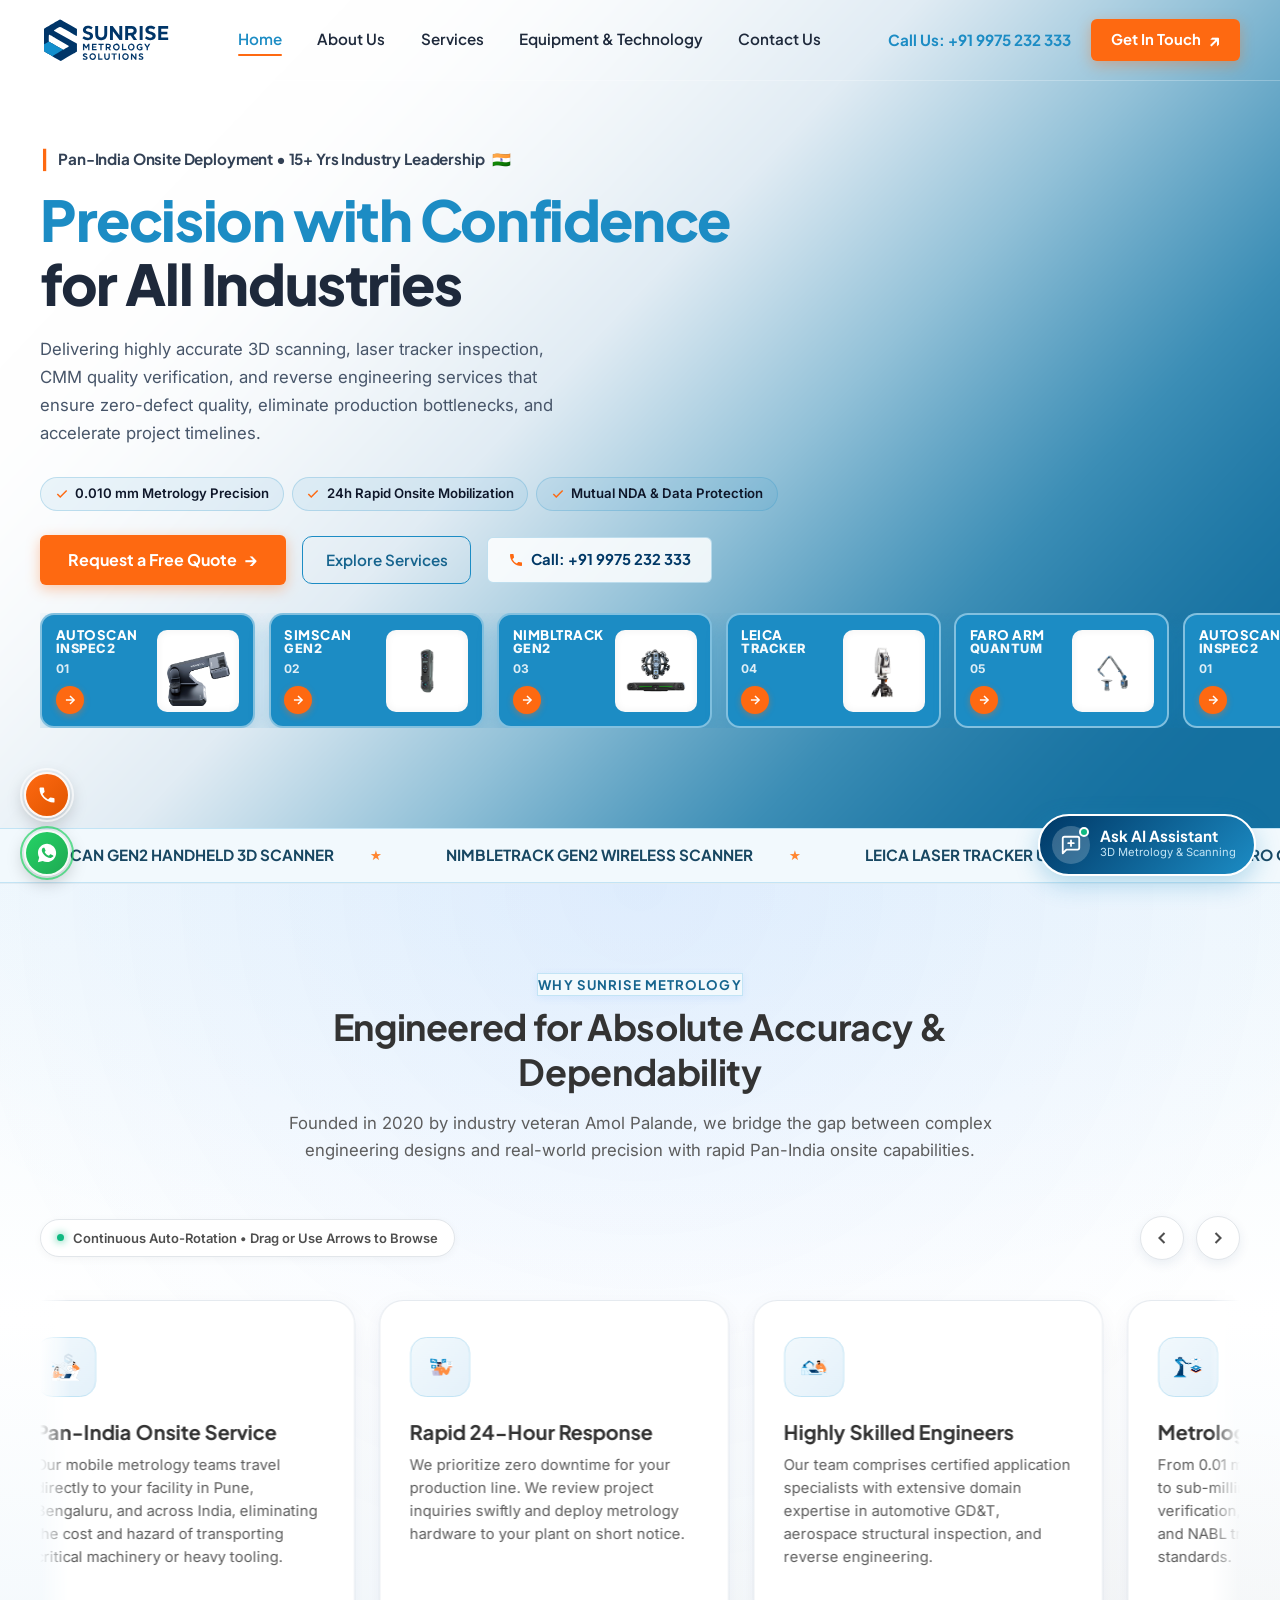
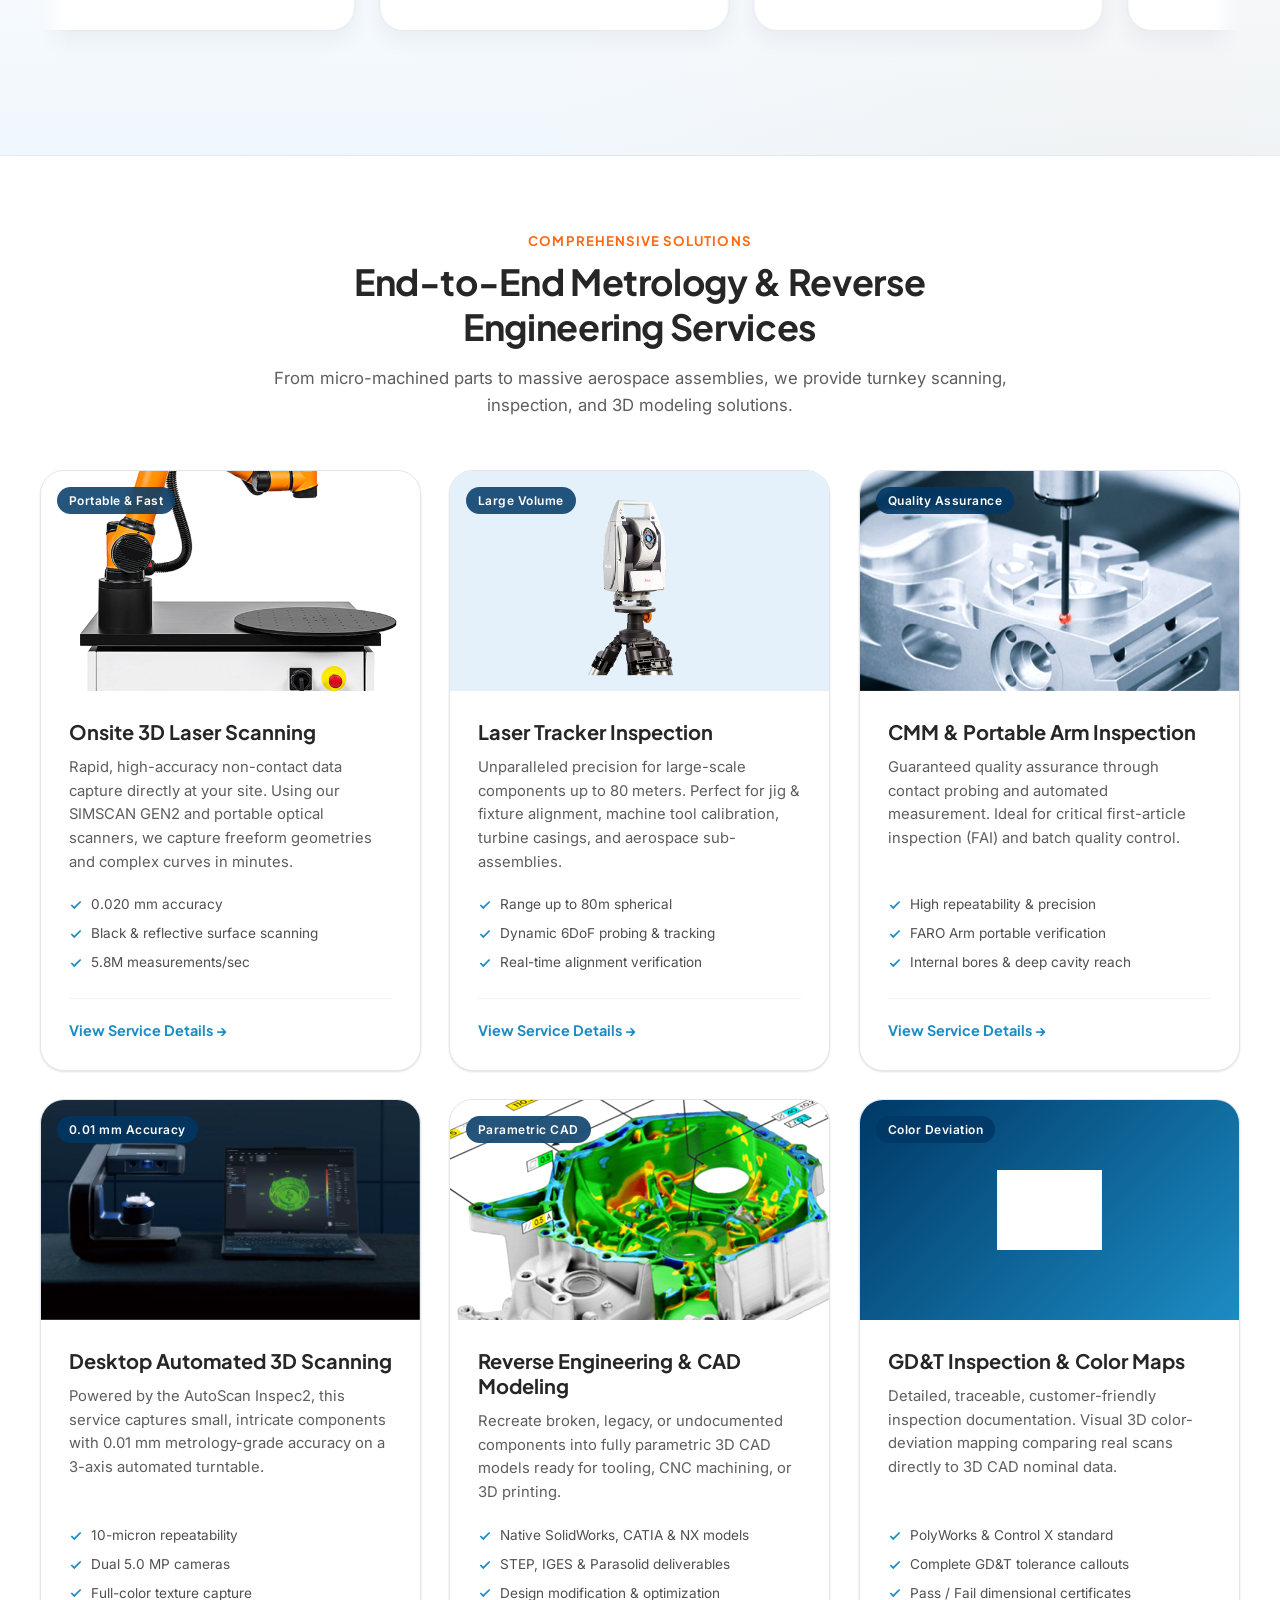
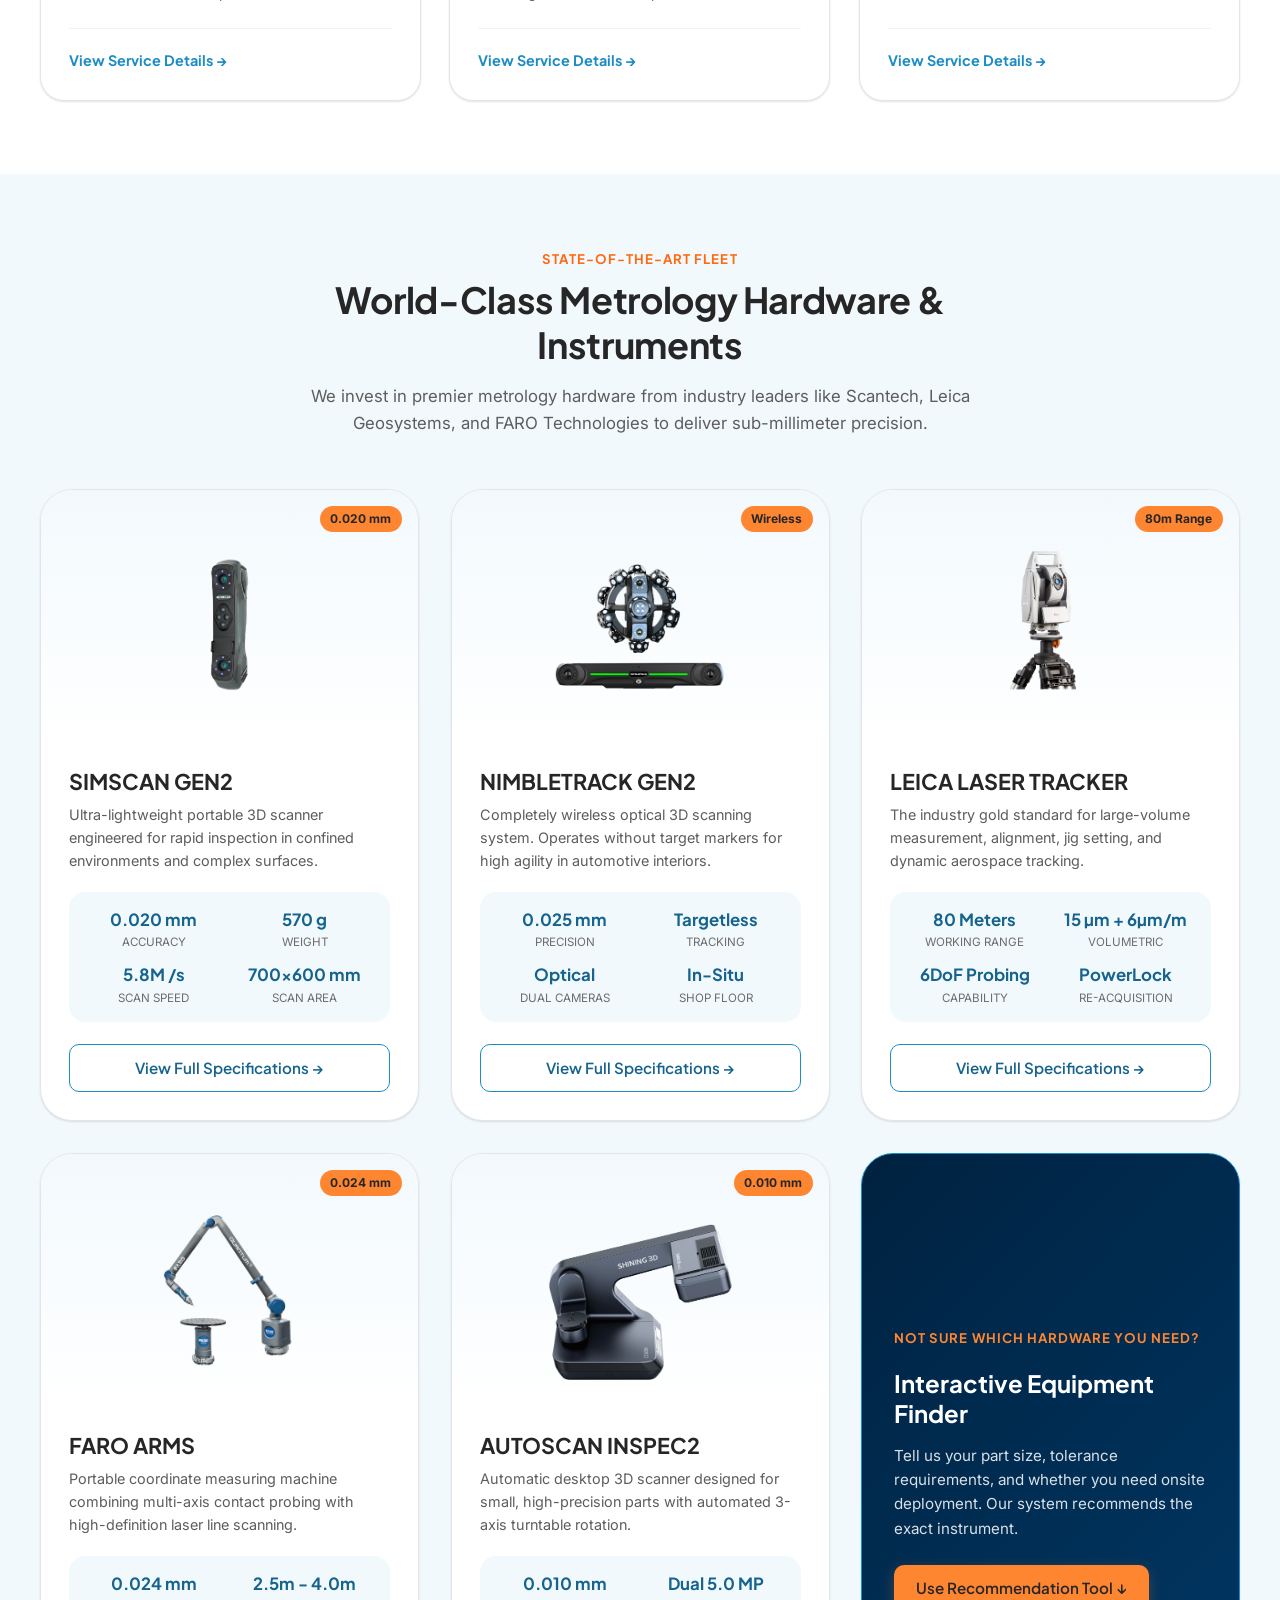
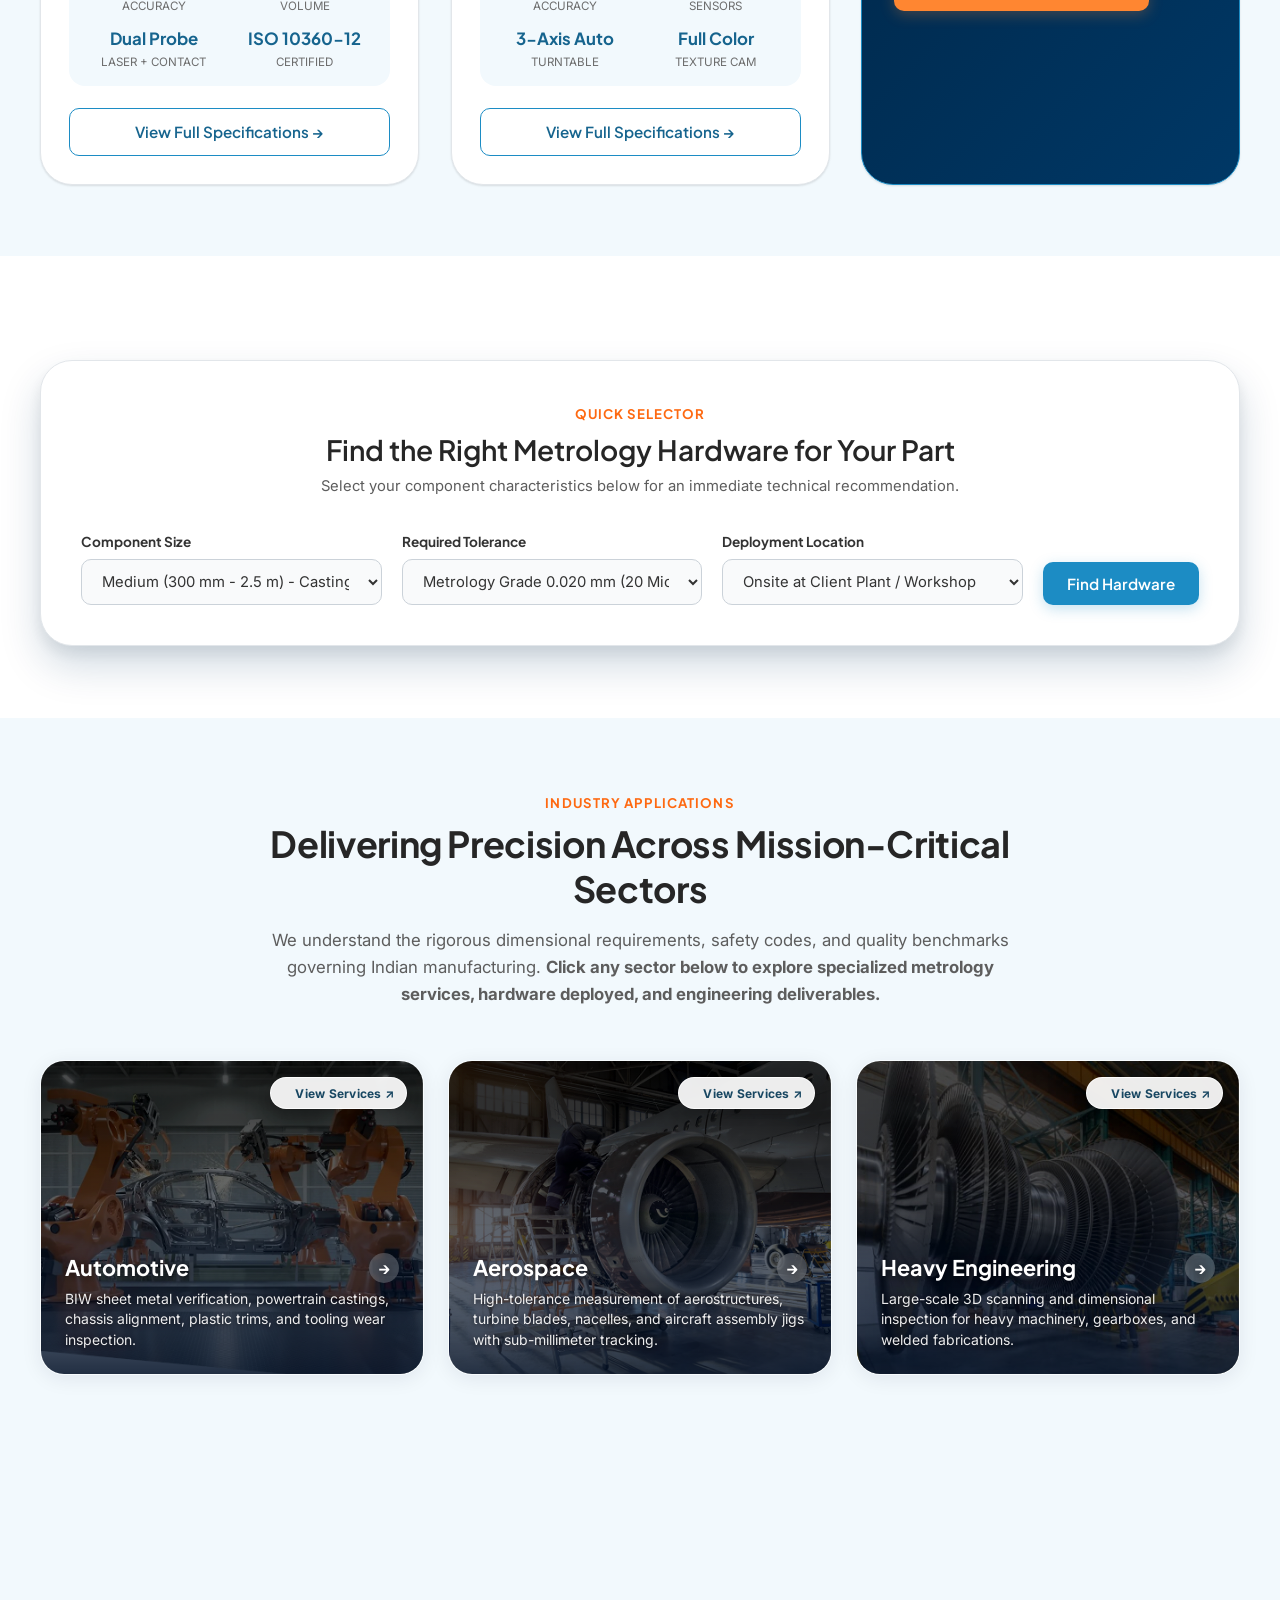
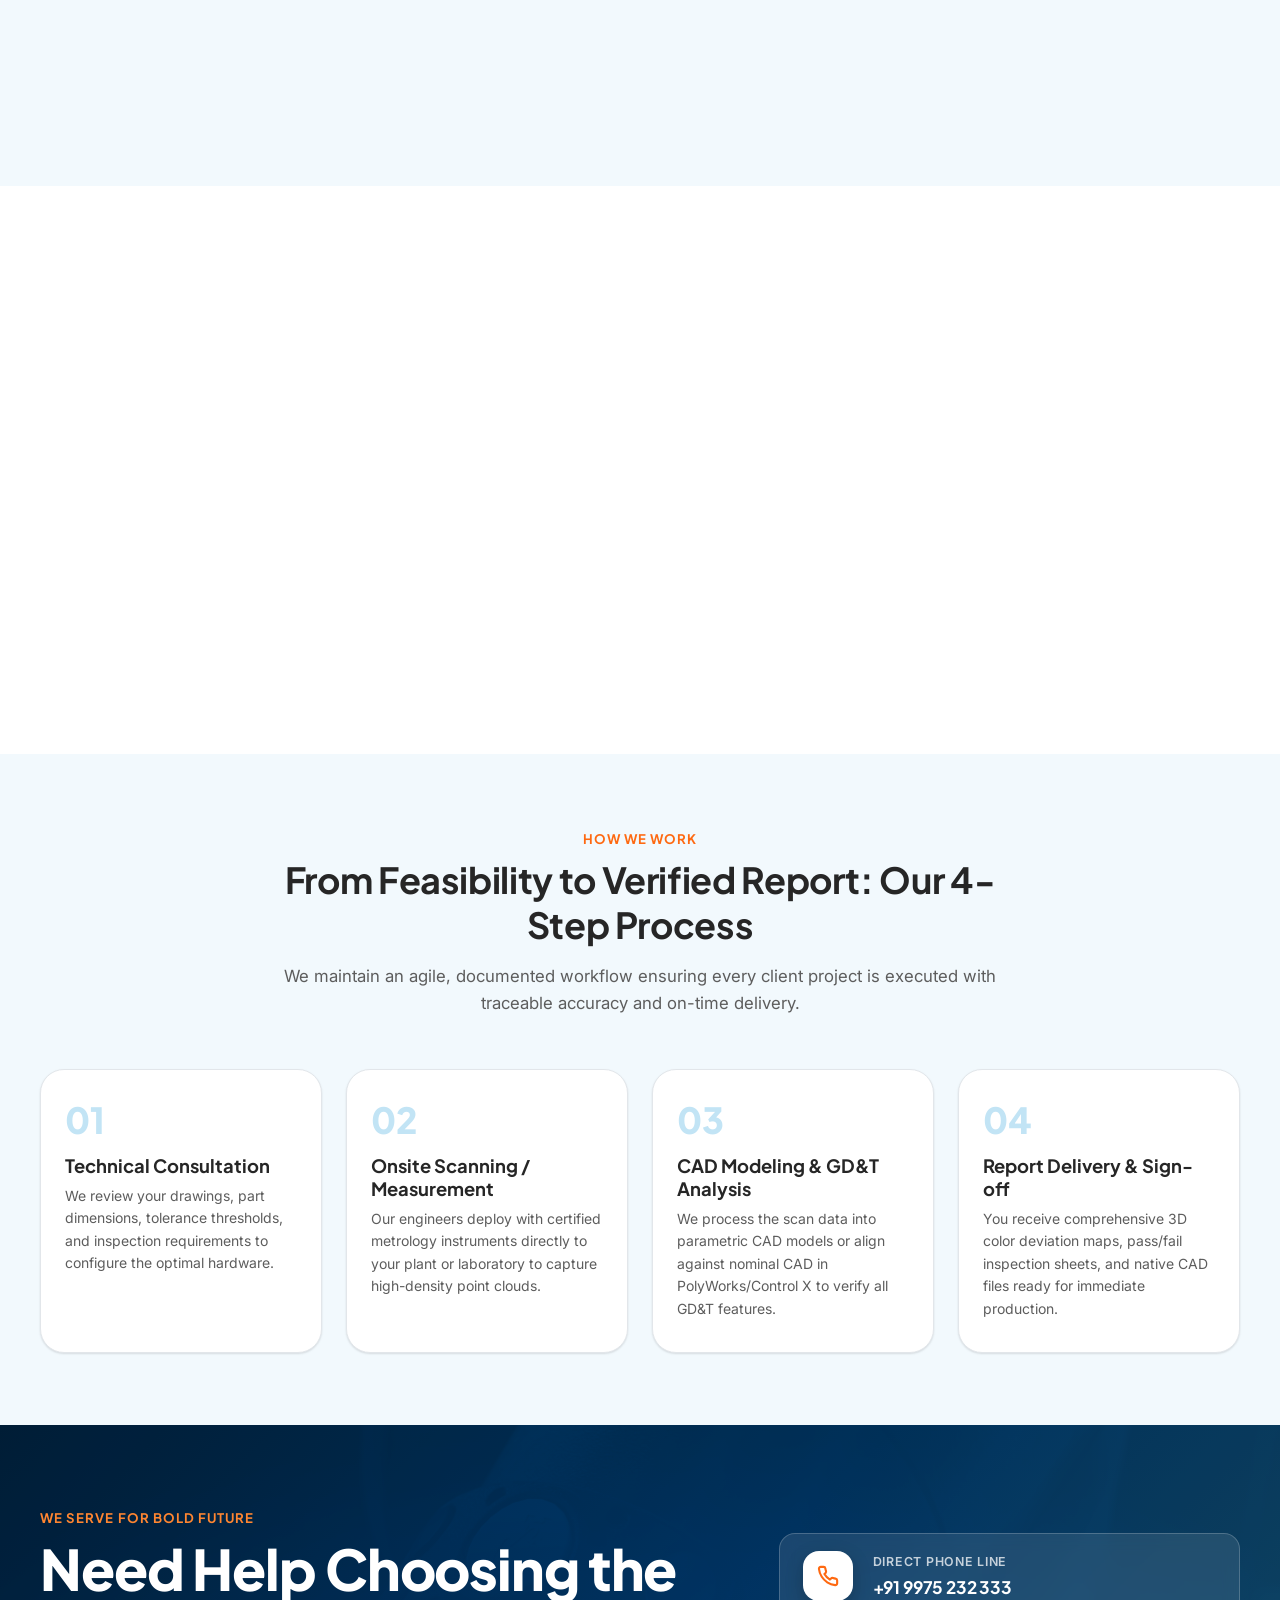
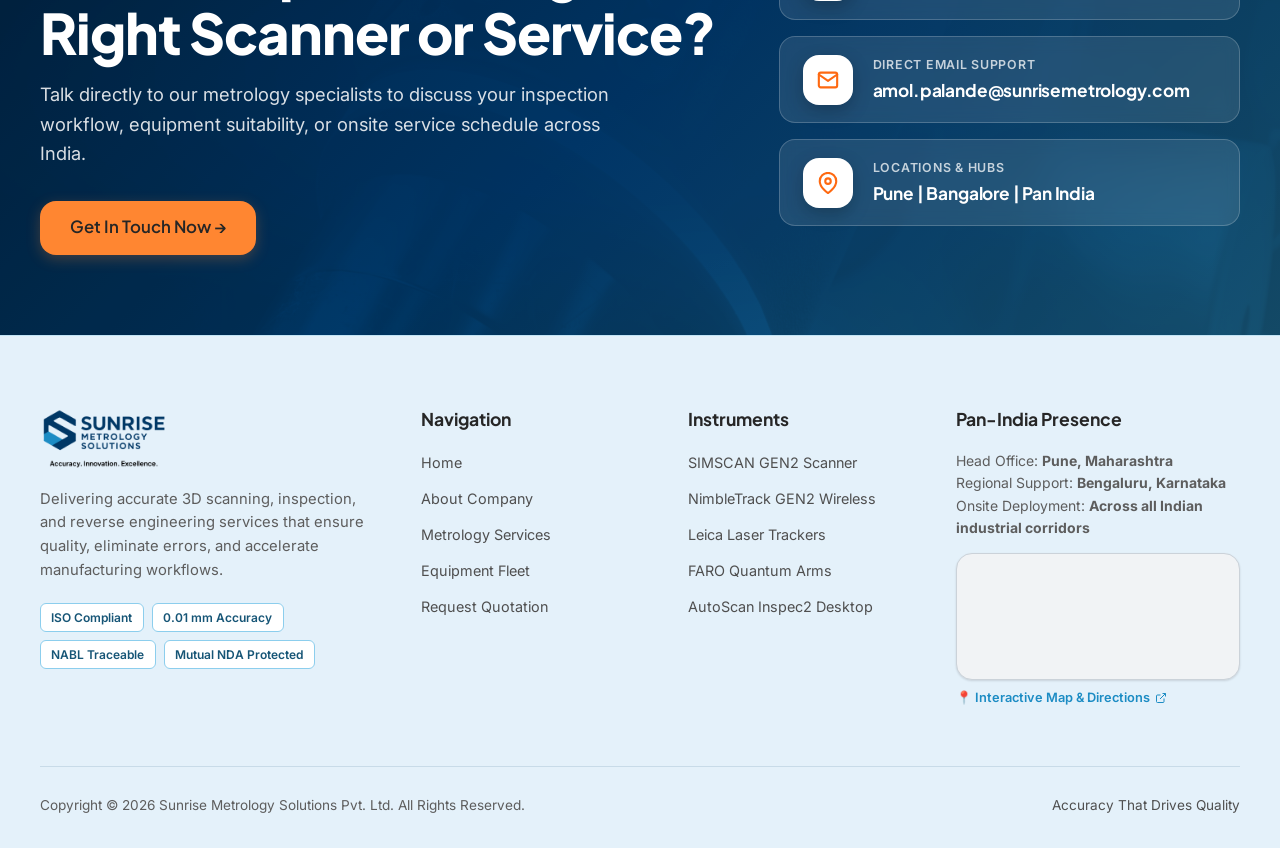
==== commit d0640281: "Convert homepage hero equipment cards to infinite rotating carousel showing all fleet models" ====
--- a/index.html
+++ b/index.html
@@ -130,51 +130,160 @@
             </a>
           </div>
 
-          <!-- Featured Bottom Product Cards (AutoScan Inspec2, SIMSCAN Gen2, NimbleTrack) -->
-          <div class="hero-ref-cards">
-            <!-- Card 1: AutoScan Inspec2 -->
-            <a href="equipment.html#autoscan-inspec2" class="hero-product-card" aria-label="AutoScan Inspec2 Desktop Metrology 3D Scanner">
-              <div class="card-text-col">
-                <span class="card-name">AUTOSCAN</span>
-                <span class="card-sub">INSPEC2</span>
-                <span class="card-action-btn">
-                  <svg width="14" height="14" viewBox="0 0 24 24" fill="none" stroke="currentColor" stroke-width="2.5"><line x1="5" y1="12" x2="19" y2="12"></line><polyline points="12 5 19 12 12 19"></polyline></svg>
-                </span>
-              </div>
-              <div class="card-img-box">
-                <img src="images/autoscan-inspec2-transparent.png" alt="AutoScan Inspec2 Scanner" loading="eager">
-              </div>
-            </a>
-
-            <!-- Card 2: SIMSCAN Gen2 -->
-            <a href="equipment.html#simscan-gen2" class="hero-product-card" aria-label="SIMSCAN Gen2 Handheld Optical 3D Scanner">
-              <div class="card-text-col">
-                <span class="card-name">SIMSCAN</span>
-                <span class="card-sub">GEN2</span>
-                <span class="card-num">01</span>
-                <span class="card-action-btn">
-                  <svg width="14" height="14" viewBox="0 0 24 24" fill="none" stroke="currentColor" stroke-width="2.5"><line x1="5" y1="12" x2="19" y2="12"></line><polyline points="12 5 19 12 12 19"></polyline></svg>
-                </span>
-              </div>
-              <div class="card-img-box">
-                <img src="images/heroCard2.png" alt="SIMSCAN Gen2 3D Scanner" loading="eager">
-              </div>
-            </a>
-
-            <!-- Card 3: NimbleTrack Gen2 -->
-            <a href="equipment.html#nimbletrack-gen2" class="hero-product-card" aria-label="NimbleTrack Wireless Optical 3D Scanning System">
-              <div class="card-text-col">
-                <span class="card-name">NIMBLTRACK</span>
-                <span class="card-sub">GEN2</span>
-                <span class="card-num">02</span>
-                <span class="card-action-btn">
-                  <svg width="14" height="14" viewBox="0 0 24 24" fill="none" stroke="currentColor" stroke-width="2.5"><line x1="5" y1="12" x2="19" y2="12"></line><polyline points="12 5 19 12 12 19"></polyline></svg>
-                </span>
-              </div>
-              <div class="card-img-box">
-                <img src="images/heroCard1.png" alt="NimbleTrack Optical Tracker" loading="eager">
-              </div>
-            </a>
+          <!-- Rotating Equipment Carousel (All Available Fleet Models) -->
+          <div class="hero-ref-cards" aria-label="Available Equipment Fleet Carousel">
+            <div class="hero-cards-track">
+              <!-- Set 1: Active Interactive Cards -->
+              <div class="hero-cards-set">
+                <!-- Item 1: AutoScan Inspec2 -->
+                <a href="equipment.html#autoscan" class="hero-product-card" aria-label="AutoScan Inspec2 Desktop Metrology 3D Scanner">
+                  <div class="card-text-col">
+                    <span class="card-name">AUTOSCAN</span>
+                    <span class="card-sub">INSPEC2</span>
+                    <span class="card-num">01</span>
+                    <span class="card-action-btn">
+                      <svg width="14" height="14" viewBox="0 0 24 24" fill="none" stroke="currentColor" stroke-width="2.5"><line x1="5" y1="12" x2="19" y2="12"></line><polyline points="12 5 19 12 12 19"></polyline></svg>
+                    </span>
+                  </div>
+                  <div class="card-img-box">
+                    <img src="images/autoscan-inspec2-transparent.png" alt="AutoScan Inspec2 Scanner" loading="eager">
+                  </div>
+                </a>
+
+                <!-- Item 2: SIMSCAN Gen2 -->
+                <a href="equipment.html#simscan" class="hero-product-card" aria-label="SIMSCAN Gen2 Handheld Optical 3D Scanner">
+                  <div class="card-text-col">
+                    <span class="card-name">SIMSCAN</span>
+                    <span class="card-sub">GEN2</span>
+                    <span class="card-num">02</span>
+                    <span class="card-action-btn">
+                      <svg width="14" height="14" viewBox="0 0 24 24" fill="none" stroke="currentColor" stroke-width="2.5"><line x1="5" y1="12" x2="19" y2="12"></line><polyline points="12 5 19 12 12 19"></polyline></svg>
+                    </span>
+                  </div>
+                  <div class="card-img-box">
+                    <img src="images/heroCard2.png" alt="SIMSCAN Gen2 3D Scanner" loading="eager">
+                  </div>
+                </a>
+
+                <!-- Item 3: NimbleTrack Gen2 -->
+                <a href="equipment.html#nimbletrack" class="hero-product-card" aria-label="NimbleTrack Wireless Optical 3D Scanning System">
+                  <div class="card-text-col">
+                    <span class="card-name">NIMBLTRACK</span>
+                    <span class="card-sub">GEN2</span>
+                    <span class="card-num">03</span>
+                    <span class="card-action-btn">
+                      <svg width="14" height="14" viewBox="0 0 24 24" fill="none" stroke="currentColor" stroke-width="2.5"><line x1="5" y1="12" x2="19" y2="12"></line><polyline points="12 5 19 12 12 19"></polyline></svg>
+                    </span>
+                  </div>
+                  <div class="card-img-box">
+                    <img src="images/heroCard1.png" alt="NimbleTrack Optical Tracker" loading="eager">
+                  </div>
+                </a>
+
+                <!-- Item 4: Leica Laser Tracker -->
+                <a href="equipment.html#leica" class="hero-product-card" aria-label="Leica Absolute Laser Tracker 80m">
+                  <div class="card-text-col">
+                    <span class="card-name">LEICA</span>
+                    <span class="card-sub">TRACKER</span>
+                    <span class="card-num">04</span>
+                    <span class="card-action-btn">
+                      <svg width="14" height="14" viewBox="0 0 24 24" fill="none" stroke="currentColor" stroke-width="2.5"><line x1="5" y1="12" x2="19" y2="12"></line><polyline points="12 5 19 12 12 19"></polyline></svg>
+                    </span>
+                  </div>
+                  <div class="card-img-box">
+                    <img src="images/laserTracker1.png" alt="Leica Laser Tracker" loading="eager">
+                  </div>
+                </a>
+
+                <!-- Item 5: FARO Quantum Arm -->
+                <a href="equipment.html#faro" class="hero-product-card" aria-label="FARO Quantum Arm Coordinate Measuring Machine">
+                  <div class="card-text-col">
+                    <span class="card-name">FARO ARM</span>
+                    <span class="card-sub">QUANTUM</span>
+                    <span class="card-num">05</span>
+                    <span class="card-action-btn">
+                      <svg width="14" height="14" viewBox="0 0 24 24" fill="none" stroke="currentColor" stroke-width="2.5"><line x1="5" y1="12" x2="19" y2="12"></line><polyline points="12 5 19 12 12 19"></polyline></svg>
+                    </span>
+                  </div>
+                  <div class="card-img-box">
+                    <img src="images/HeroSection22.png" alt="FARO Quantum Arm" loading="eager">
+                  </div>
+                </a>
+              </div>
+
+              <!-- Set 2: Seamless Continuous Loop Clones -->
+              <div class="hero-cards-set" aria-hidden="true">
+                <a href="equipment.html#autoscan" class="hero-product-card" tabindex="-1">
+                  <div class="card-text-col">
+                    <span class="card-name">AUTOSCAN</span>
+                    <span class="card-sub">INSPEC2</span>
+                    <span class="card-num">01</span>
+                    <span class="card-action-btn">
+                      <svg width="14" height="14" viewBox="0 0 24 24" fill="none" stroke="currentColor" stroke-width="2.5"><line x1="5" y1="12" x2="19" y2="12"></line><polyline points="12 5 19 12 12 19"></polyline></svg>
+                    </span>
+                  </div>
+                  <div class="card-img-box">
+                    <img src="images/autoscan-inspec2-transparent.png" alt="" loading="eager">
+                  </div>
+                </a>
+
+                <a href="equipment.html#simscan" class="hero-product-card" tabindex="-1">
+                  <div class="card-text-col">
+                    <span class="card-name">SIMSCAN</span>
+                    <span class="card-sub">GEN2</span>
+                    <span class="card-num">02</span>
+                    <span class="card-action-btn">
+                      <svg width="14" height="14" viewBox="0 0 24 24" fill="none" stroke="currentColor" stroke-width="2.5"><line x1="5" y1="12" x2="19" y2="12"></line><polyline points="12 5 19 12 12 19"></polyline></svg>
+                    </span>
+                  </div>
+                  <div class="card-img-box">
+                    <img src="images/heroCard2.png" alt="" loading="eager">
+                  </div>
+                </a>
+
+                <a href="equipment.html#nimbletrack" class="hero-product-card" tabindex="-1">
+                  <div class="card-text-col">
+                    <span class="card-name">NIMBLTRACK</span>
+                    <span class="card-sub">GEN2</span>
+                    <span class="card-num">03</span>
+                    <span class="card-action-btn">
+                      <svg width="14" height="14" viewBox="0 0 24 24" fill="none" stroke="currentColor" stroke-width="2.5"><line x1="5" y1="12" x2="19" y2="12"></line><polyline points="12 5 19 12 12 19"></polyline></svg>
+                    </span>
+                  </div>
+                  <div class="card-img-box">
+                    <img src="images/heroCard1.png" alt="" loading="eager">
+                  </div>
+                </a>
+
+                <a href="equipment.html#leica" class="hero-product-card" tabindex="-1">
+                  <div class="card-text-col">
+                    <span class="card-name">LEICA</span>
+                    <span class="card-sub">TRACKER</span>
+                    <span class="card-num">04</span>
+                    <span class="card-action-btn">
+                      <svg width="14" height="14" viewBox="0 0 24 24" fill="none" stroke="currentColor" stroke-width="2.5"><line x1="5" y1="12" x2="19" y2="12"></line><polyline points="12 5 19 12 12 19"></polyline></svg>
+                    </span>
+                  </div>
+                  <div class="card-img-box">
+                    <img src="images/laserTracker1.png" alt="" loading="eager">
+                  </div>
+                </a>
+
+                <a href="equipment.html#faro" class="hero-product-card" tabindex="-1">
+                  <div class="card-text-col">
+                    <span class="card-name">FARO ARM</span>
+                    <span class="card-sub">QUANTUM</span>
+                    <span class="card-num">05</span>
+                    <span class="card-action-btn">
+                      <svg width="14" height="14" viewBox="0 0 24 24" fill="none" stroke="currentColor" stroke-width="2.5"><line x1="5" y1="12" x2="19" y2="12"></line><polyline points="12 5 19 12 12 19"></polyline></svg>
+                    </span>
+                  </div>
+                  <div class="card-img-box">
+                    <img src="images/HeroSection22.png" alt="" loading="eager">
+                  </div>
+                </a>
+              </div>
+            </div>
           </div>
         </div>
 
--- a/css/styles.css
+++ b/css/styles.css
@@ -714,12 +714,43 @@
   margin-bottom: 1.85rem;
 }
 
-/* Product Cards Row (AutoScan, SIMSCAN, NimbleTrack) */
+/* Product Cards Rotating Carousel (AutoScan, SIMSCAN, NimbleTrack, Leica, FARO) */
 .hero-ref-cards {
-  display: flex;
-  flex-wrap: wrap;
-  gap: 0.75rem;
+  width: 100%;
+  max-width: 100%;
+  overflow: hidden;
   margin-top: 1.75rem;
+  position: relative;
+  /* Crisp solid boundaries - no edge fade effect */
+}
+
+.hero-cards-track {
+  display: flex;
+  align-items: center;
+  width: max-content;
+  animation: heroEquipmentCarousel 20s linear infinite;
+  will-change: transform;
+}
+
+.hero-cards-set {
+  display: flex;
+  align-items: center;
+  gap: 0.85rem;
+  padding-right: 0.85rem;
+}
+
+.hero-ref-cards:hover .hero-cards-track,
+.hero-cards-track:hover {
+  animation-play-state: paused;
+}
+
+@keyframes heroEquipmentCarousel {
+  0% {
+    transform: translateX(0);
+  }
+  100% {
+    transform: translateX(-50%);
+  }
 }
 
 .hero-product-card {
@@ -729,20 +760,22 @@
   gap: 0.65rem;
   background: #1c8cc4;
   border: 2px solid rgba(255, 255, 255, 0.45);
-  border-radius: 12px;
+  border-radius: 14px;
   padding: 0.75rem 0.85rem;
   color: #ffffff !important;
   text-decoration: none;
-  min-width: 175px;
-  flex: 1 1 180px;
-  max-width: 230px;
+  width: 215px;
+  min-width: 215px;
+  max-width: 215px;
+  flex: 0 0 215px;
+  box-sizing: border-box;
   box-shadow: 0 8px 20px rgba(28, 140, 196, 0.28);
-  transition: all 0.25s cubic-bezier(0.16, 1, 0.3, 1);
+  transition: transform 0.25s cubic-bezier(0.16, 1, 0.3, 1), box-shadow 0.25s ease, border-color 0.25s ease;
 }
 
 .hero-product-card:hover {
   transform: translateY(-4px);
-  box-shadow: 0 14px 28px rgba(28, 140, 196, 0.42);
+  box-shadow: 0 14px 28px rgba(28, 140, 196, 0.45);
   border-color: #ffffff;
 }
 
@@ -957,15 +990,21 @@
     height: 250px;
   }
   .hero-ref-cards {
-    gap: 0.6rem;
+    margin-top: 1.25rem;
+  }
+  .hero-cards-track {
+    gap: 0.65rem;
   }
   .hero-product-card {
-    min-width: 140px;
-    padding: 0.6rem 0.75rem;
+    width: 200px;
+    min-width: 200px;
+    max-width: 200px;
+    flex: 0 0 200px;
+    padding: 0.65rem 0.75rem;
   }
   .card-img-box {
-    width: 68px;
-    height: 68px;
+    width: 72px;
+    height: 72px;
   }
 }
 
@@ -3709,269 +3748,367 @@
 }
 
 /* ==========================================================================
-   SIMPLE FACILITY & INTERACTIVE MAP STYLES
+   AUTHENTIC GOOGLE MAPS WIDGET (PUNE & BENGALURU)
    ========================================================================== */
 
-.simple-facility-grid {
-  display: grid;
-  grid-template-columns: 1fr;
-  gap: 1.5rem;
-  margin-bottom: 1.5rem;
-}
-
-@media (min-width: 820px) {
-  .simple-facility-grid {
-    grid-template-columns: 1fr 1fr;
-  }
-}
-
-.simple-facility-card {
+.gmaps-widget-container {
+  max-width: 1140px;
+  margin: 0 auto;
+}
+
+/* Modern City Switcher Pill Bar */
+.gmaps-city-selector {
+  display: flex;
+  align-items: center;
+  justify-content: center;
+  flex-wrap: wrap;
+  gap: 0.65rem;
+  margin-bottom: 1.25rem;
+}
+
+.gmaps-city-tab {
+  display: inline-flex;
+  align-items: center;
+  gap: 0.5rem;
   background: #ffffff;
-  border: 2px solid var(--color-neutral-200);
-  border-radius: var(--radius-xl);
-  padding: 1.5rem;
-  cursor: pointer;
-  transition: all 0.25s cubic-bezier(0.16, 1, 0.3, 1);
-  position: relative;
-  display: flex;
-  flex-direction: column;
-  box-shadow: 0 4px 14px rgba(0, 0, 0, 0.04);
-  outline: none;
-}
-
-.simple-facility-card:hover {
-  border-color: var(--color-primary-400);
-  transform: translateY(-2px);
-  box-shadow: 0 10px 25px rgba(28, 140, 196, 0.12);
-}
-
-.simple-facility-card:focus-visible {
-  outline: 2px solid var(--color-primary-500);
-  outline-offset: 2px;
-}
-
-.simple-facility-card.active {
-  border-color: var(--color-primary-600);
-  background: linear-gradient(180deg, #f0f9ff 0%, #ffffff 100%);
-  box-shadow: 0 12px 30px rgba(28, 140, 196, 0.18);
-}
-
-.facility-card-top {
-  display: flex;
-  align-items: center;
-  justify-content: space-between;
-  gap: 0.75rem;
-  margin-bottom: 0.85rem;
-}
-
-.facility-badge {
-  font-size: 0.725rem;
-  font-weight: 700;
-  text-transform: uppercase;
-  letter-spacing: 0.5px;
-  padding: 0.25rem 0.65rem;
+  border: 1px solid var(--color-neutral-300);
+  padding: 0.55rem 1.15rem;
   border-radius: var(--radius-full);
-}
-
-.facility-badge.pune {
-  background: var(--color-primary-100);
-  color: var(--color-primary-800);
-}
-
-.facility-badge.blr {
-  background: var(--color-secondary-100);
-  color: var(--color-secondary-800);
-}
-
-.facility-active-indicator {
-  display: none;
-  align-items: center;
-  gap: 0.4rem;
-  font-size: 0.75rem;
-  font-weight: 700;
-  color: var(--color-primary-700);
-  background: rgba(28, 140, 196, 0.12);
-  padding: 0.2rem 0.65rem;
-  border-radius: var(--radius-full);
-}
-
-.simple-facility-card.active .facility-active-indicator {
-  display: inline-flex;
-}
-
-.facility-card-title {
-  font-size: 1.15rem;
-  font-weight: 700;
-  color: var(--color-neutral-950);
-  margin-bottom: 0.5rem;
-  font-family: var(--font-heading);
-  line-height: 1.3;
-}
-
-.facility-card-address {
-  display: flex;
-  align-items: flex-start;
-  gap: 0.5rem;
   font-size: 0.875rem;
-  color: var(--color-neutral-600);
-  line-height: 1.5;
-  margin-bottom: 0.85rem;
-}
-
-.facility-card-address svg {
-  flex-shrink: 0;
-  margin-top: 3px;
-  color: var(--color-primary-500);
-}
-
-.facility-card-contact {
-  display: flex;
-  flex-direction: column;
-  gap: 0.35rem;
-  font-size: 0.825rem;
-  color: var(--color-neutral-700);
-  background: var(--color-neutral-50);
-  padding: 0.75rem 0.95rem;
-  border-radius: var(--radius-md);
-  margin-bottom: 1rem;
-  border: 1px solid var(--color-neutral-200);
-}
-
-.facility-card-capabilities {
-  display: flex;
-  flex-wrap: wrap;
-  gap: 0.4rem;
-  margin-bottom: 1.25rem;
-  flex-grow: 1;
-}
-
-.cap-pill {
-  font-size: 0.725rem;
-  font-weight: 600;
-  background: #ffffff;
-  color: var(--color-neutral-700);
-  border: 1px solid var(--color-neutral-300);
-  padding: 0.2rem 0.55rem;
-  border-radius: var(--radius-sm);
-}
-
-.facility-card-actions {
-  display: flex;
-  align-items: center;
-  justify-content: space-between;
-  gap: 0.75rem;
-  padding-top: 0.85rem;
-  border-top: 1px solid var(--color-neutral-200);
-}
-
-.btn-select-map {
-  display: inline-flex;
-  align-items: center;
-  gap: 0.4rem;
-  font-size: 0.825rem;
-  font-weight: 700;
-  color: var(--color-primary-700);
-}
-
-.simple-facility-card.active .btn-select-map {
-  color: var(--color-primary-800);
-}
-
-.btn-gmaps {
-  display: inline-flex;
-  align-items: center;
-  gap: 0.35rem;
-  font-size: 0.775rem;
   font-weight: 600;
   color: var(--color-neutral-700);
-  padding: 0.4rem 0.75rem;
-  border-radius: var(--radius-md);
-  background: var(--color-neutral-100);
-  border: 1px solid var(--color-neutral-300);
+  cursor: pointer;
+  transition: all 0.2s cubic-bezier(0.16, 1, 0.3, 1);
+  box-shadow: 0 1px 3px rgba(0, 0, 0, 0.05);
+}
+
+.gmaps-city-tab:hover {
+  border-color: #1a73e8;
+  color: #1a73e8;
+  background: #f8fafd;
+  transform: translateY(-1px);
+}
+
+.gmaps-city-tab.active {
+  background: #1a73e8;
+  border-color: #1a73e8;
+  color: #ffffff;
+  box-shadow: 0 4px 12px rgba(26, 115, 232, 0.3);
+}
+
+/* Map Stage Box */
+.gmaps-map-stage {
+  position: relative;
+  width: 100%;
+  height: 520px;
+  border-radius: 12px;
+  overflow: hidden;
+  box-shadow: 0 4px 20px rgba(0, 0, 0, 0.12), 0 1px 3px rgba(0, 0, 0, 0.08);
+  border: 1px solid rgba(0, 0, 0, 0.12);
+  background: #e5e3df; /* Official Google Maps background color */
+}
+
+@media (max-width: 768px) {
+  .gmaps-map-stage {
+    height: 440px;
+  }
+}
+
+.gmaps-canvas {
+  width: 100%;
+  height: 100%;
+  z-index: 1;
+}
+
+/* Floating White Info Card (Top-Left, matching screenshot) */
+.gmaps-floating-card {
+  position: absolute;
+  top: 14px;
+  left: 14px;
+  z-index: 500;
+  background: #ffffff;
+  border-radius: 6px;
+  box-shadow: 0 2px 7px 1px rgba(0, 0, 0, 0.28);
+  padding: 14px 16px;
+  max-width: 320px;
+  width: calc(100% - 28px);
+  pointer-events: auto;
+  font-family: -apple-system, BlinkMacSystemFont, "Segoe UI", Roboto, Arial, sans-serif;
+  animation: gmapsCardFadeIn 0.25s ease-out;
+}
+
+@keyframes gmapsCardFadeIn {
+  from { opacity: 0; transform: translateY(-4px); }
+  to { opacity: 1; transform: translateY(0); }
+}
+
+.gmaps-card-title {
+  font-size: 0.95rem;
+  font-weight: 700;
+  color: #202124;
+  margin: 0 0 3px 0;
+  text-transform: uppercase;
+  letter-spacing: 0.3px;
+  line-height: 1.3;
+}
+
+.gmaps-card-sub {
+  font-size: 0.8rem;
+  color: #5f6368;
+  margin: 0 0 7px 0;
+  white-space: nowrap;
+  overflow: hidden;
+  text-overflow: ellipsis;
+  line-height: 1.3;
+}
+
+.gmaps-card-rating {
+  display: flex;
+  align-items: center;
+  gap: 4px;
+  font-size: 0.825rem;
+  margin-bottom: 12px;
+}
+
+.gmaps-card-rating .rating-num {
+  font-weight: 700;
+  color: #202124;
+}
+
+.gmaps-card-rating .rating-star {
+  color: #e37400;
+  font-size: 0.95rem;
+  line-height: 1;
+}
+
+.gmaps-card-rating .rating-count {
+  color: #1a73e8;
+  margin-left: 2px;
+}
+
+.gmaps-card-rating .rating-info-icon {
+  color: #70757a;
+  font-size: 0.75rem;
+  margin-left: 4px;
+  cursor: help;
+}
+
+.gmaps-card-actions {
+  display: flex;
+  align-items: center;
+  gap: 8px;
+}
+
+.gmaps-btn-open {
+  display: inline-flex;
+  align-items: center;
+  gap: 6px;
+  background: #1a73e8;
+  color: #ffffff !important;
+  font-size: 0.825rem;
+  font-weight: 600;
+  padding: 7px 14px;
+  border-radius: 18px;
+  text-decoration: none !important;
+  transition: background 0.15s ease, box-shadow 0.15s ease;
+  box-shadow: 0 1px 3px rgba(0, 0, 0, 0.2);
+}
+
+.gmaps-btn-open:hover {
+  background: #1765cc;
+  box-shadow: 0 2px 6px rgba(26, 115, 232, 0.4);
+}
+
+.gmaps-btn-directions {
+  display: inline-flex;
+  align-items: center;
+  justify-content: center;
+  width: 32px;
+  height: 32px;
+  border-radius: 50%;
+  background: #ffffff;
+  border: 1px solid #dadce0;
+  color: #1a73e8;
+  cursor: pointer;
+  text-decoration: none !important;
+  transition: background 0.15s ease, border-color 0.15s ease;
+}
+
+.gmaps-btn-directions:hover {
+  background: #f8fafd;
+  border-color: #1a73e8;
+}
+
+/* Satellite / Roadmap Layer Toggle (Bottom-Left) */
+.gmaps-layer-toggle {
+  position: absolute;
+  bottom: 22px;
+  left: 14px;
+  z-index: 500;
+  width: 44px;
+  height: 44px;
+  border-radius: 6px;
+  border: 2px solid #ffffff;
+  box-shadow: 0 2px 6px rgba(0, 0, 0, 0.35);
+  cursor: pointer;
+  overflow: hidden;
+  padding: 0;
+  background: #ffffff;
+  transition: transform 0.15s ease, box-shadow 0.15s ease;
+}
+
+.gmaps-layer-toggle:hover {
+  transform: scale(1.06);
+  box-shadow: 0 3px 10px rgba(0, 0, 0, 0.45);
+}
+
+.gmaps-layer-toggle img {
+  width: 100%;
+  height: 100%;
+  object-fit: cover;
+  display: block;
+}
+
+/* Bottom Bar: Google logo & Terms & Fullscreen */
+.gmaps-bottom-bar {
+  position: absolute;
+  bottom: 0;
+  left: 0;
+  right: 0;
+  height: 22px;
+  z-index: 450;
+  background: rgba(255, 255, 255, 0.8);
+  display: flex;
+  align-items: center;
+  justify-content: space-between;
+  padding: 0 10px 0 65px;
+  font-family: Roboto, Arial, sans-serif;
+  font-size: 10px;
+  color: #444444;
+  pointer-events: none;
+}
+
+.gmaps-bottom-bar a,
+.gmaps-bottom-bar button,
+.gmaps-bottom-bar span {
+  pointer-events: auto;
+}
+
+.gmaps-legal-links {
+  display: flex;
+  align-items: center;
+  gap: 10px;
+}
+
+.gmaps-legal-links a {
+  color: #444444;
   text-decoration: none;
-  transition: all 0.2s ease;
-}
-
-.btn-gmaps:hover {
-  background: var(--color-neutral-200);
-  color: var(--color-neutral-950);
-}
-
-/* Map Toolbar & Box */
-.simple-map-toolbar {
-  display: flex;
-  flex-wrap: wrap;
-  align-items: center;
-  justify-content: space-between;
+}
+
+.gmaps-legal-links a:hover {
+  text-decoration: underline;
+}
+
+.gmaps-fullscreen-btn {
+  background: transparent;
+  border: none;
+  cursor: pointer;
+  color: #444444;
+  display: flex;
+  align-items: center;
+  justify-content: center;
+  padding: 2px;
+}
+
+/* Google Red Teardrop Marker & Red Text on Map */
+.gmaps-marker-pin-wrapper {
+  background: transparent !important;
+  border: none !important;
+}
+
+.gmaps-pin-flex {
+  display: flex;
+  align-items: center;
+  gap: 7px;
+  transform: translate(0, -50%);
+}
+
+.gmaps-pin-teardrop {
+  width: 27px;
+  height: 43px;
+  filter: drop-shadow(0 2px 4px rgba(0, 0, 0, 0.45));
+  flex-shrink: 0;
+  cursor: pointer;
+}
+
+.gmaps-pin-text-label {
+  font-family: -apple-system, BlinkMacSystemFont, "Segoe UI", Roboto, Arial, sans-serif;
+  font-size: 12px;
+  font-weight: 700;
+  color: #d93025;
+  text-transform: uppercase;
+  letter-spacing: 0.3px;
+  white-space: nowrap;
+  pointer-events: none;
+  text-shadow:
+    -1px -1px 0 #ffffff,
+     1px -1px 0 #ffffff,
+    -1px  1px 0 #ffffff,
+     1px  1px 0 #ffffff,
+     0px  0px 4px #ffffff,
+     0px  0px 8px #ffffff;
+}
+
+/* Compact Clean Footer Note */
+.gmaps-footer-note {
+  display: flex;
+  align-items: center;
   gap: 0.75rem;
-  background: #ffffff;
-  border: 1px solid var(--color-neutral-300);
-  border-bottom: none;
-  border-radius: var(--radius-xl) var(--radius-xl) 0 0;
-  padding: 0.85rem 1.25rem;
-  font-size: 0.875rem;
-}
-
-.btn-view-both {
-  display: inline-flex;
-  align-items: center;
-  gap: 0.45rem;
-  background: var(--color-neutral-100);
-  color: var(--color-neutral-800);
-  border: 1px solid var(--color-neutral-300);
-  font-size: 0.8rem;
-  font-weight: 600;
-  padding: 0.45rem 0.95rem;
-  border-radius: var(--radius-full);
-  cursor: pointer;
-  transition: all 0.2s ease;
-}
-
-.btn-view-both:hover {
-  background: var(--color-primary-50);
-  border-color: var(--color-primary-400);
-  color: var(--color-primary-800);
-}
-
-.btn-view-both.active {
-  background: var(--color-primary-600);
-  border-color: var(--color-primary-700);
-  color: #ffffff;
-}
-
-.simple-map-box {
-  background: #ffffff;
-  border: 1px solid var(--color-neutral-300);
-  border-radius: 0 0 var(--radius-xl) var(--radius-xl);
-  overflow: hidden;
-  box-shadow: var(--shadow-lg);
-  position: relative;
-}
-
-.simple-map-canvas {
-  width: 100%;
-  height: 480px;
-  background: #e2e8f0;
-}
-
-.simple-map-footer-note {
-  display: flex;
-  align-items: center;
-  gap: 0.75rem;
-  margin-top: 1.25rem;
-  padding: 0.85rem 1.25rem;
+  margin-top: 1rem;
+  padding: 0.75rem 1.25rem;
   background: #ffffff;
   border: 1px solid var(--color-neutral-200);
-  border-left: 4px solid var(--color-primary-500);
+  border-left: 4px solid #1a73e8;
   border-radius: var(--radius-lg);
-  font-size: 0.875rem;
+  font-size: 0.85rem;
   color: var(--color-neutral-700);
   box-shadow: var(--shadow-sm);
 }
 
-.simple-map-footer-note svg {
+.gmaps-footer-note svg {
   flex-shrink: 0;
-  color: var(--color-primary-600);
+  color: #1a73e8;
+}
+
+/* Google-Style Zoom Controls */
+.gmaps-canvas .leaflet-control-zoom {
+  border: none !important;
+  box-shadow: 0 1px 4px rgba(0, 0, 0, 0.3) !important;
+  border-radius: 4px !important;
+  overflow: hidden;
+  margin-bottom: 28px !important;
+  margin-right: 14px !important;
+}
+
+.gmaps-canvas .leaflet-control-zoom a {
+  width: 32px !important;
+  height: 32px !important;
+  line-height: 32px !important;
+  font-size: 18px !important;
+  color: #666666 !important;
+  background-color: #ffffff !important;
+  border: none !important;
+  border-bottom: 1px solid #ebebeb !important;
+  transition: background-color 0.15s ease;
+}
+
+.gmaps-canvas .leaflet-control-zoom a:hover {
+  background-color: #f4f4f4 !important;
+  color: #222222 !important;
+}
+
+.gmaps-canvas .leaflet-control-attribution {
+  display: none !important;
 }
 
 /* ==========================================================================
